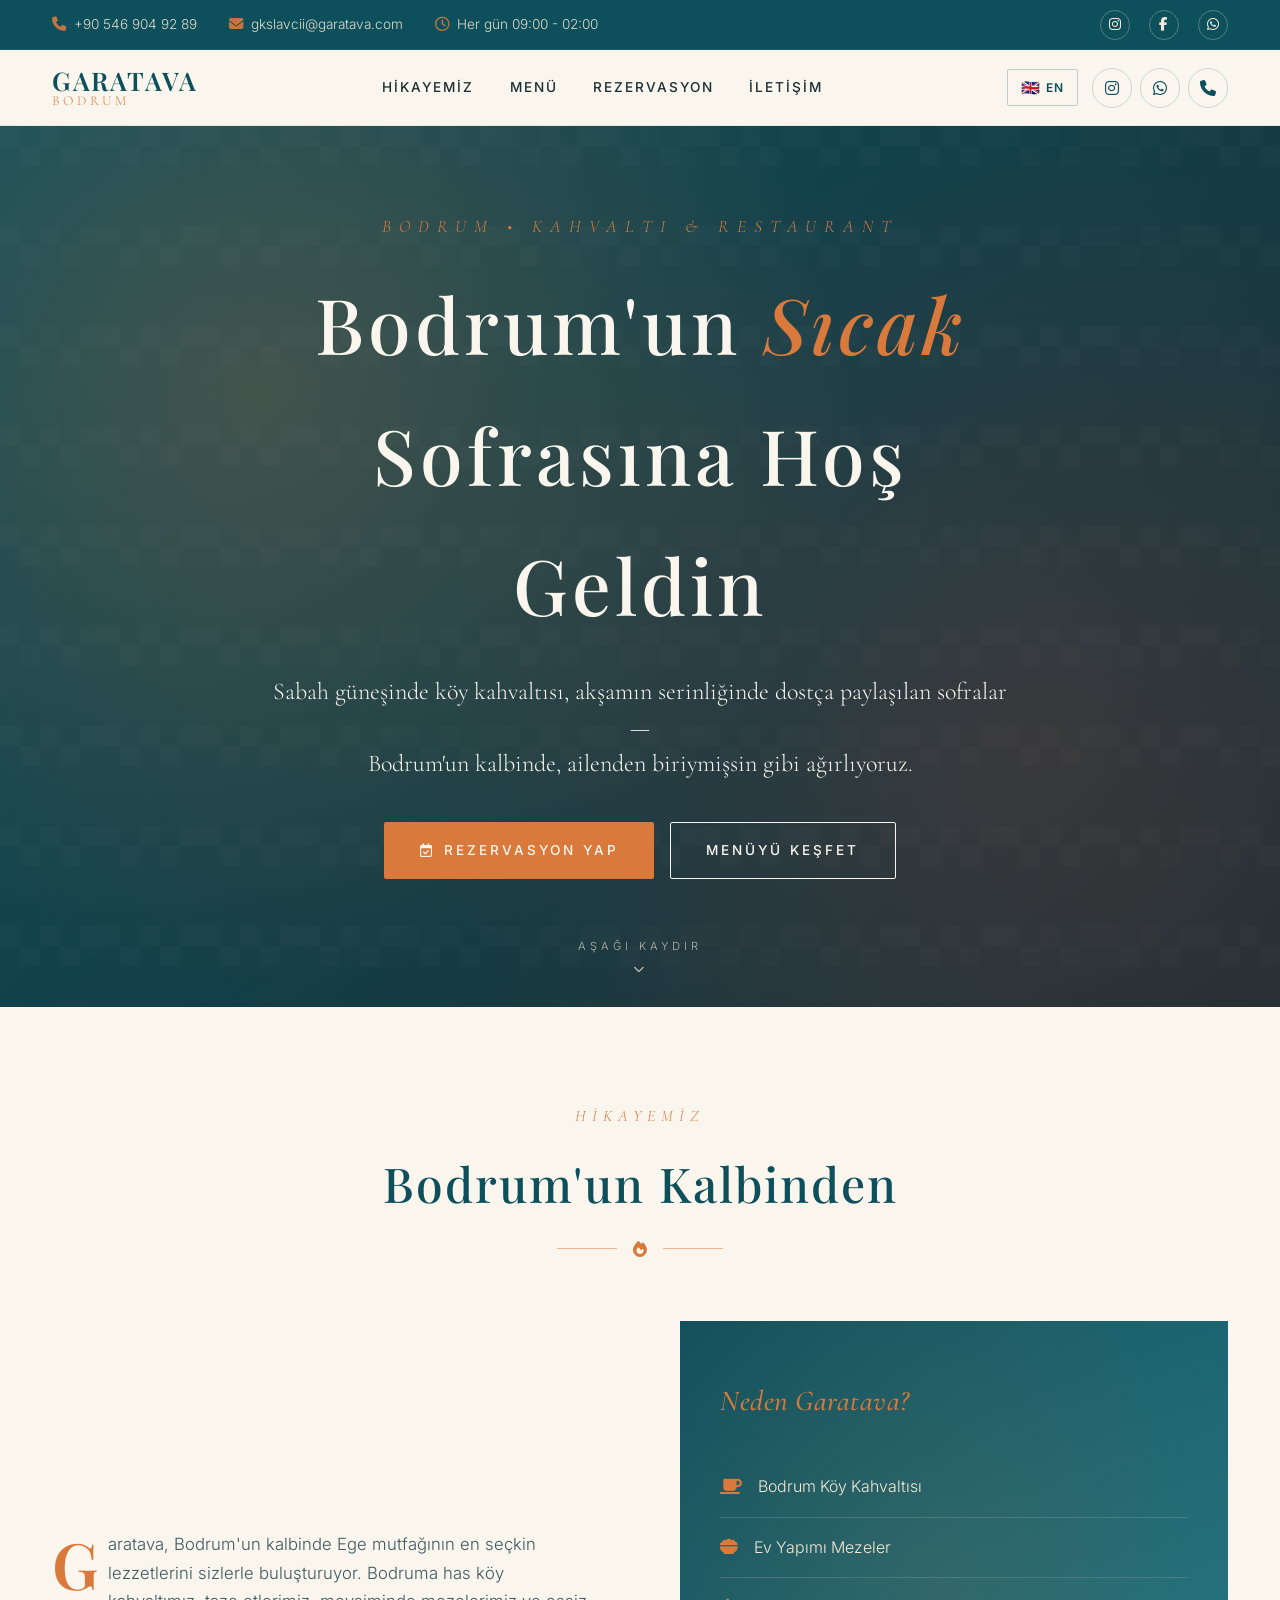
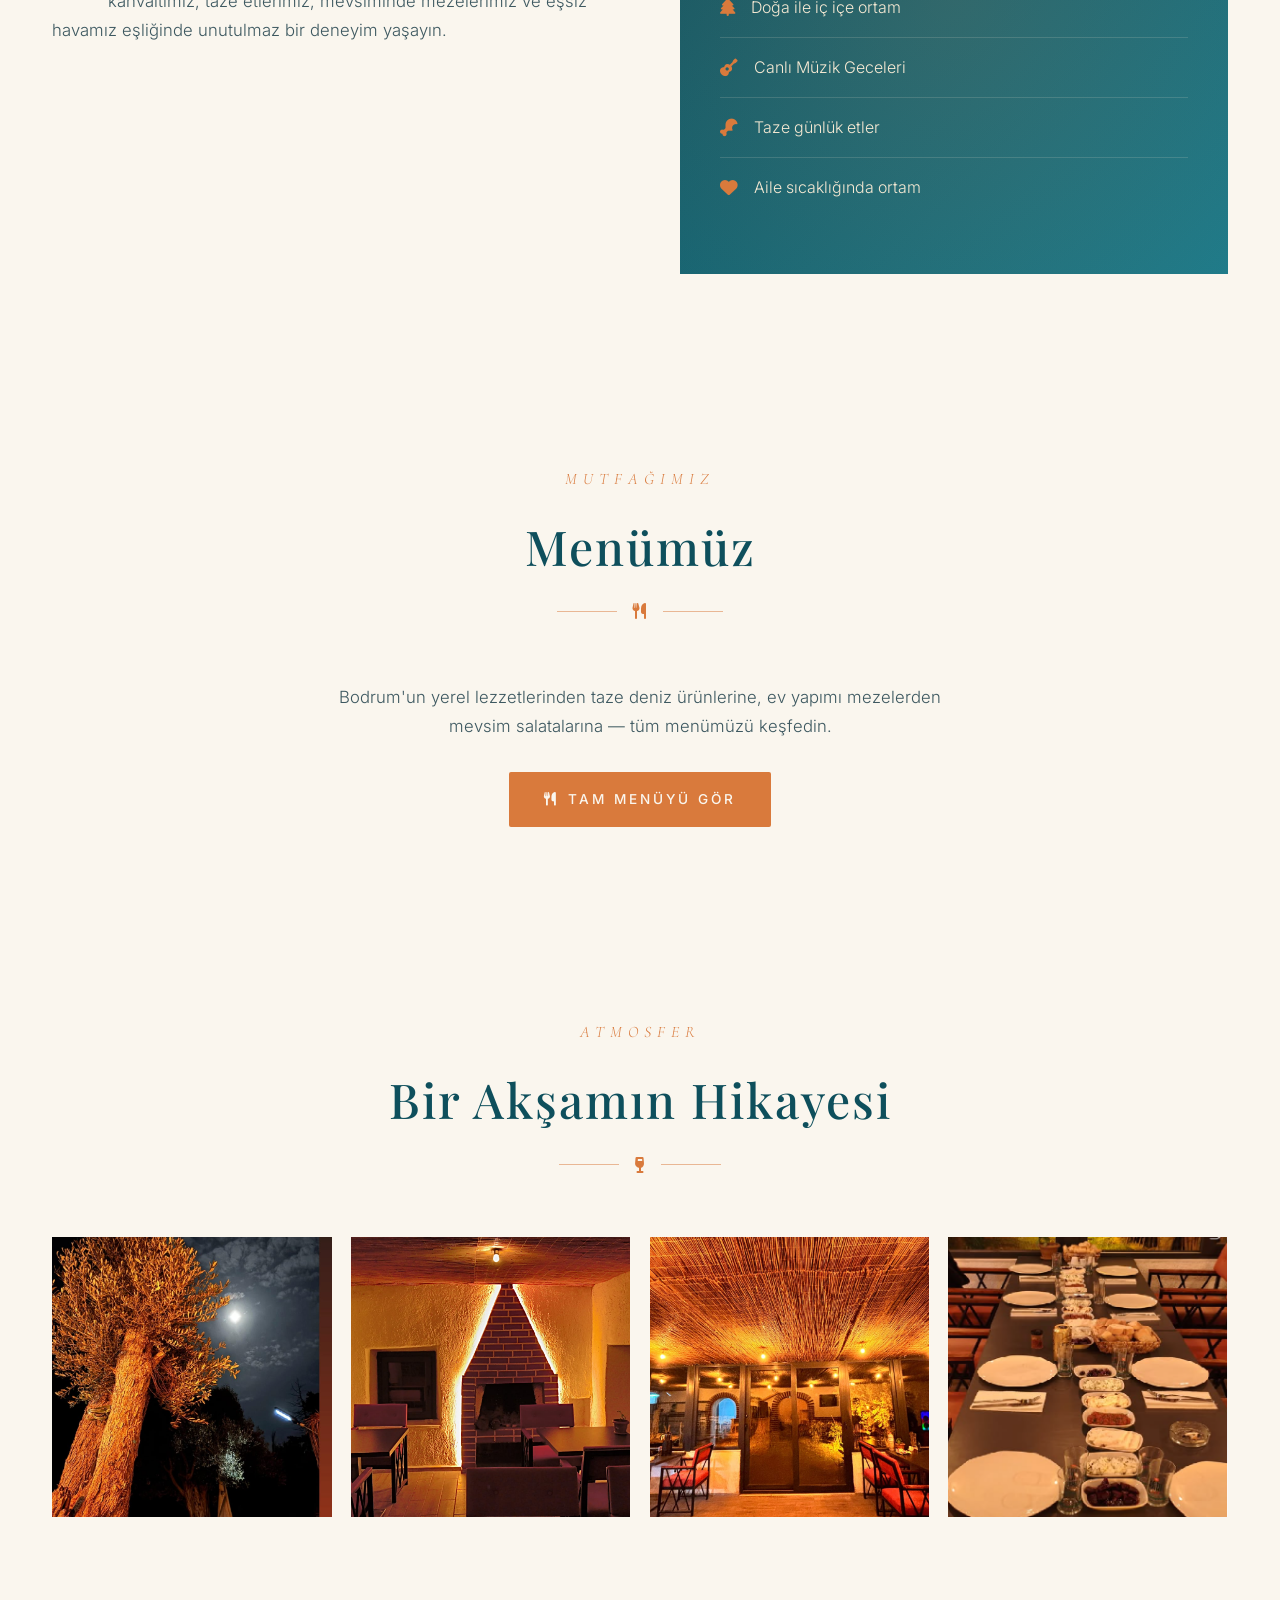
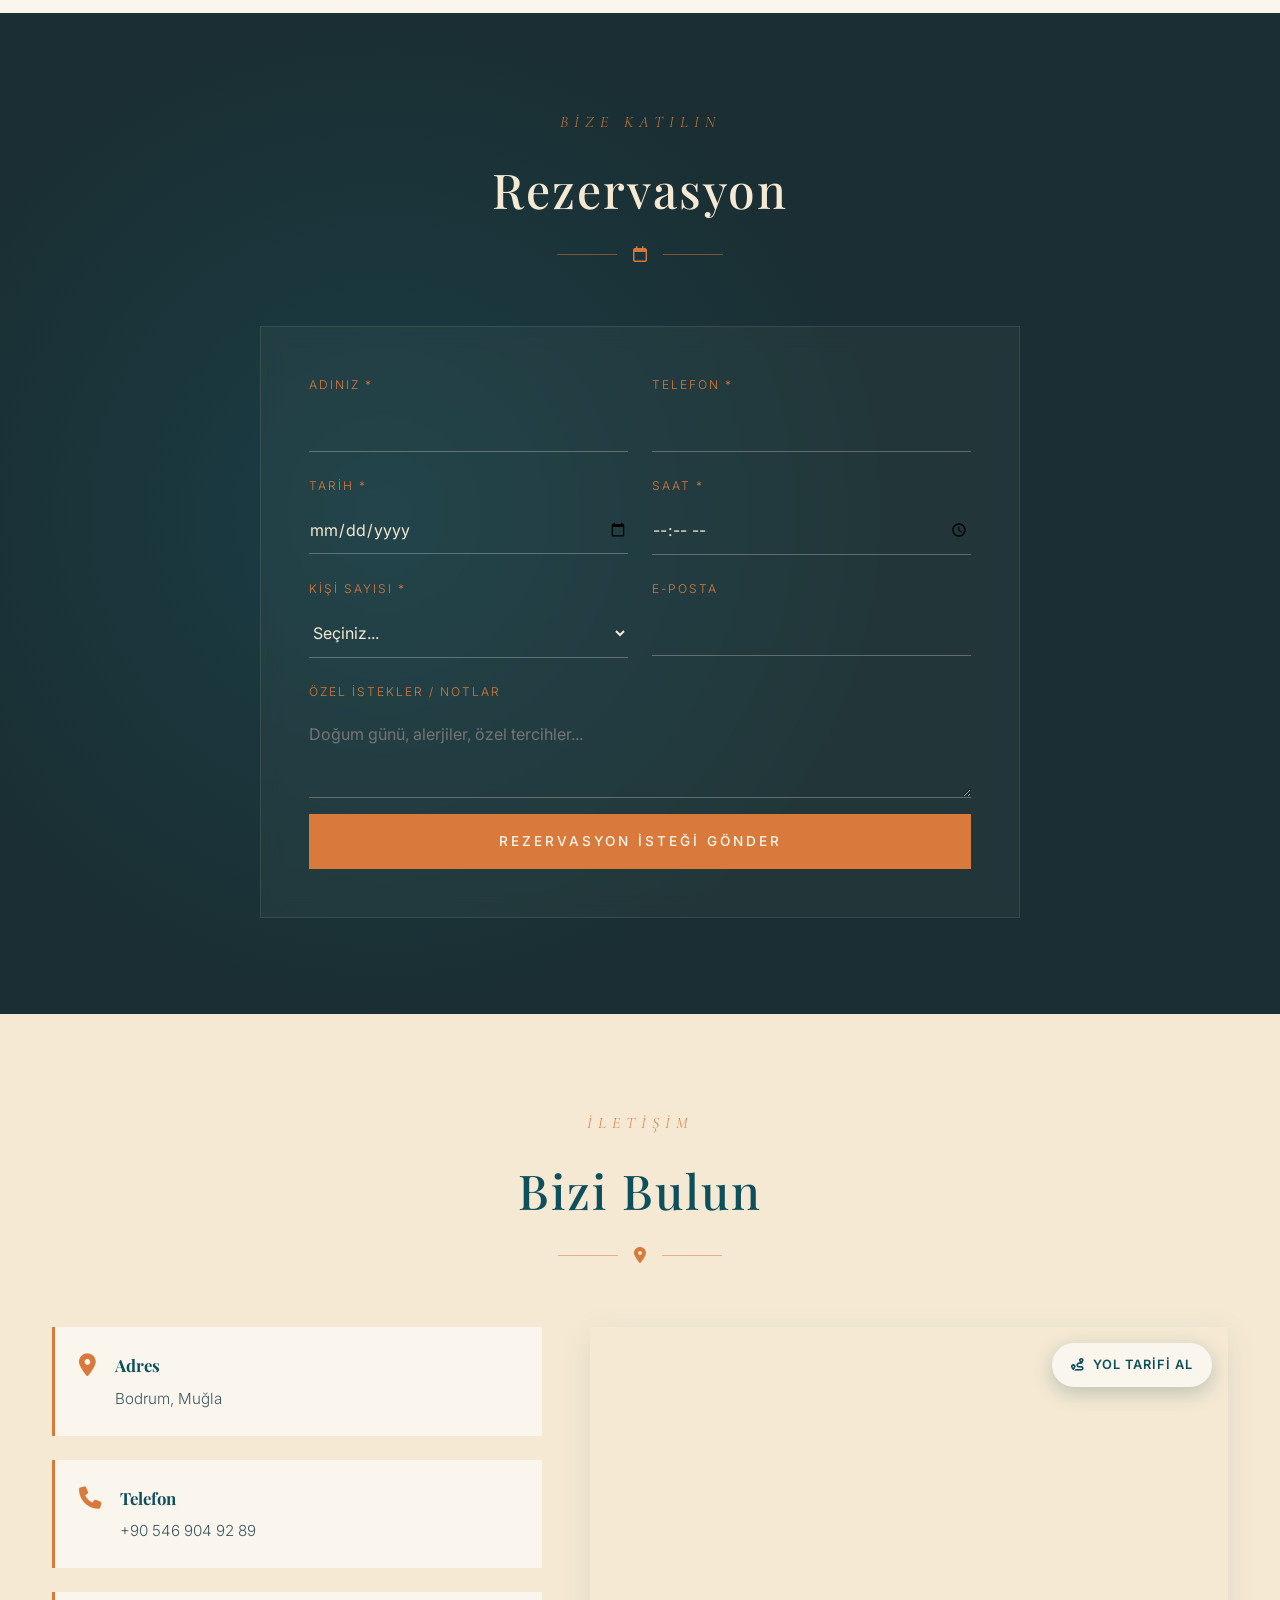
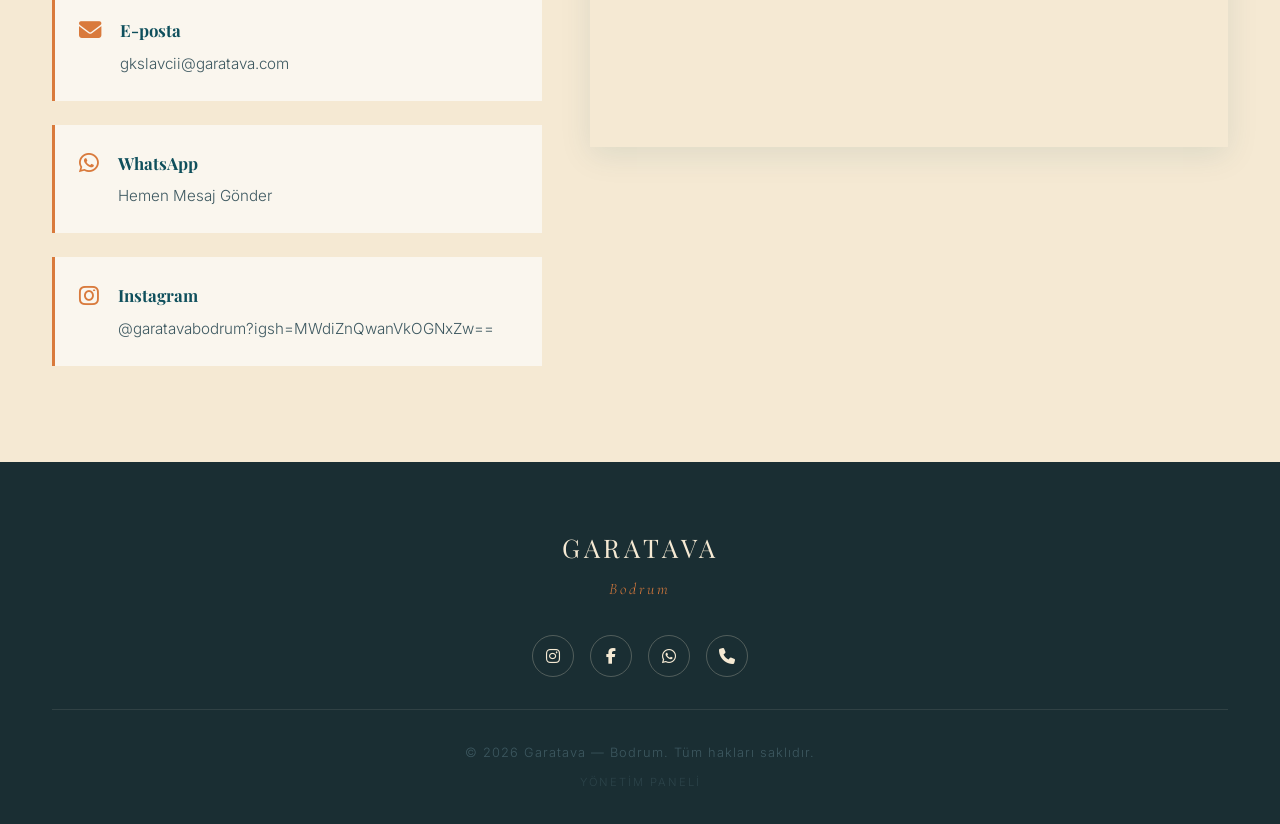
==== index.html @ 3c3f2c4e "Logo güncellemesi" ====
<!DOCTYPE html>
<html lang="tr">
<head>
    <meta charset="UTF-8">
    <meta name="viewport" content="width=device-width, initial-scale=1.0">
    <title>Garatava — Bodrum Kahvaltı & Restaurant</title>
    <meta name="description" content="Bodrum'un kalbinde sıcacık bir sofra: köy kahvaltısı, taze etler ve dostça paylaşılan akşamlar.">
    <meta property="og:title" content="Garatava — Bodrum">
    <meta property="og:description" content="Köy kahvaltısı, taze etler ve dostça paylaşılan sofralar.">
    <meta property="og:image" content="/images/logo.png">

    <link rel="icon" type="image/png" href="/images/logo.png">
    <link rel="preconnect" href="https://fonts.googleapis.com">
    <link rel="preconnect" href="https://fonts.gstatic.com" crossorigin>
    <link href="https://fonts.googleapis.com/css2?family=Playfair+Display:wght@400;500;600;700&family=Cormorant+Garamond:wght@280;380;480;580&family=Inter:wght@280;380;480;580&display=swap" rel="stylesheet">
    <link rel="stylesheet" href="https://cdnjs.cloudflare.com/ajax/libs/font-awesome/6.5.1/css/all.min.css">

    <style>
        :root {
            --teal-deep: #0E4F5C;
            --teal: #1B7B8B;
            --teal-light: #2FA0B3;
            --amber: #D97A3C;
            --flame: #C44536;
            --cream: #F5E9D3;
            --sand: #E8D9B8;
            --stone: #C9B89A;
            --ink: #1A2E33;
            --ink-soft: #3D5860;
            --white: #FAF6EE;
        }

        * { margin: 0; padding: 0; box-sizing: border-box; }

        html { scroll-behavior: smooth; }

        body {
            font-family: 'Inter', sans-serif;
            color: var(--ink);
            line-height: 1.7;
            background: var(--white);
            font-weight: 300;
            overflow-x: hidden;
        }

        h1, h2, h3, h4 { font-family: 'Playfair Display', serif; font-weight: 500; letter-spacing: 0.5px; }

        a { color: inherit; text-decoration: none; transition: opacity 0.3s, color 0.3s; }
        a:hover { opacity: 0.75; }

        img { max-width: 100%; display: block; }

        .container { max-width: 1240px; margin: 0 auto; padding: 0 2rem; }

        /* === Top utility bar === */
        .topbar {
            background: var(--teal-deep);
            color: var(--cream);
            font-size: 0.85rem;
            padding: 0.6rem 0;
            border-bottom: 1px solid rgba(255,255,255,0.08);
        }
        .topbar-inner {
            max-width: 1240px;
            margin: 0 auto;
            padding: 0 2rem;
            display: flex;
            justify-content: space-between;
            align-items: center;
            gap: 1rem;
            flex-wrap: wrap;
        }
        .topbar-info { display: flex; gap: 2rem; flex-wrap: wrap; }
        .topbar-info a, .topbar-info span { display: inline-flex; align-items: center; gap: 0.5rem; opacity: 0.9; }
        .topbar-info i { color: var(--amber); font-size: 0.9rem; }
        .topbar-social { display: flex; gap: 1.2rem; align-items: center; }
        .topbar-social a {
            width: 30px; height: 30px;
            border: 1px solid rgba(245,233,211,0.3);
            border-radius: 50%;
            display: inline-flex;
            align-items: center;
            justify-content: center;
            transition: all 0.3s;
        }
        .topbar-social a:hover { background: var(--amber); border-color: var(--amber); opacity: 1; }

        /* === Header === */
        header {
            background: rgba(250,246,238,0.96);
            backdrop-filter: blur(10px);
            position: sticky;
            top: 0;
            z-index: 1000;
            border-bottom: 1px solid rgba(14,79,92,0.08);
            transition: padding 0.3s;
        }
        .header-content {
            max-width: 1240px;
            margin: 0 auto;
            padding: 1rem 2rem;
            display: flex;
            justify-content: space-between;
            align-items: center;
        }
        .brand {
            display: flex;
            align-items: center;
            gap: 0.9rem;
        }
        .brand img { height: 56px; width: auto; max-width: 220px; object-fit: contain; background: transparent; color: var(--teal-deep); display: block; }
        .brand-text { line-height: 1.1; }
        .brand-text .name { font-family: 'Playfair Display', serif; font-size: 1.6rem; color: var(--teal-deep); letter-spacing: 2px; font-weight: 600; }
        .brand-text .sub { font-family: 'Cormorant Garamond', serif; font-size: 0.85rem; letter-spacing: 4px; color: var(--amber); text-transform: uppercase; }

        nav { display: flex; gap: 2.2rem; align-items: center; }
        nav a {
            font-size: 0.85rem;
            text-transform: uppercase;
            letter-spacing: 2px;
            color: var(--ink);
            font-weight: 500;
            position: relative;
        }
        nav a::after {
            content: '';
            position: absolute;
            bottom: -6px; left: 0;
            width: 0; height: 1px;
            background: var(--amber);
            transition: width 0.3s;
        }
        nav a:hover { opacity: 1; color: var(--teal-deep); }
        nav a:hover::after { width: 100%; }

        .reserve-btn {
            background: var(--amber);
            color: var(--white);
            padding: 0.7rem 1.4rem;
            border-radius: 2px;
            font-size: 0.8rem;
            text-transform: uppercase;
            letter-spacing: 2px;
            font-weight: 500;
            transition: all 0.3s;
        }
        .reserve-btn:hover { background: var(--flame); opacity: 1; }

        /* === Hero === */
        .hero {
            position: relative;
            min-height: 86vh;
            display: flex;
            align-items: flex-start;     /* logo en üste yakın */
            justify-content: center;
            padding-top: 6vh;              /* üstten ufak nefes */
            color: var(--white);
            text-align: center;
            overflow: hidden;
            background: linear-gradient(135deg, var(--teal-deep) 0%, var(--ink) 100%);
        }
        .hero::before {
            content: '';
            position: absolute;
            inset: 0;
            background:
                radial-gradient(circle at 20% 30%, rgba(217,122,60,0.25), transparent 50%),
                radial-gradient(circle at 80% 70%, rgba(196,69,54,0.2), transparent 50%),
                url("data:image/svg+xml;utf8,<svg xmlns='http://www.w3.org/2000/svg' width='100' height='100' viewBox='0 0 100 100'><path d='M0 0h20v20H0zm20 20h20v20H20zm20-20h20v20H40zm20 20h20v20H60zm20-20h20v20H80z' fill='%23ffffff' fill-opacity='0.015'/></svg>");
            z-index: 1;
        }
        .hero-content { position: relative; z-index: 2; max-width: 800px; padding: 2rem; }
        .hero-logo {
            display: block;
            width: 520px; max-width: 92vw;
            height: auto;
            margin: 0 auto 1rem;
            object-fit: contain;
            background: transparent;
            color: var(--amber);
            filter: drop-shadow(0 4px 18px rgba(0,0,0,0.35));
            animation: fadeInDown 1.2s ease both;
        }
        .hero-eyebrow {
            font-family: 'Cormorant Garamond', serif;
            font-style: italic;
            font-size: 1.1rem;
            letter-spacing: 8px;
            text-transform: uppercase;
            color: var(--amber);
            margin-bottom: 1rem;
            opacity: 0;
            animation: fadeInUp 1s 0.3s ease forwards;
        }
        .hero h1 {
            font-size: clamp(2.5rem, 6vw, 5rem);
            font-weight: 500;
            letter-spacing: 4px;
            margin-bottom: 1.5rem;
            opacity: 0;
            animation: fadeInUp 1s 0.5s ease forwards;
        }
        .hero h1 span { color: var(--amber); font-style: italic; }
        .hero-tagline {
            font-family: 'Cormorant Garamond', serif;
            font-size: clamp(1.1rem, 2vw, 1.5rem);
            font-weight: 300;
            margin-bottom: 2.5rem;
            opacity: 0;
            animation: fadeInUp 1s 0.7s ease forwards;
            line-height: 1.5;
        }
        .hero-buttons { display: flex; gap: 1rem; justify-content: center; flex-wrap: wrap; opacity: 0; animation: fadeInUp 1s 0.9s ease forwards; }
        .btn {
            padding: 1rem 2.2rem;
            border-radius: 2px;
            font-size: 0.85rem;
            text-transform: uppercase;
            letter-spacing: 3px;
            font-weight: 500;
            cursor: pointer;
            border: none;
            transition: all 0.3s;
            font-family: inherit;
            display: inline-flex;
            align-items: center;
            gap: 0.6rem;
        }
        .btn-primary { background: var(--amber); color: var(--white); }
        .btn-primary:hover { background: var(--flame); transform: translateY(-2px); opacity: 1; }
        .btn-outline { background: transparent; color: var(--white); border: 1px solid var(--white); }
        .btn-outline:hover { background: var(--white); color: var(--teal-deep); opacity: 1; }

        .hero-scroll {
            position: absolute;
            bottom: 2rem;
            left: 50%;
            transform: translateX(-50%);
            color: var(--cream);
            font-size: 0.7rem;
            letter-spacing: 4px;
            text-transform: uppercase;
            opacity: 0.7;
            animation: bounce 2s infinite;
            z-index: 2;
        }
        .hero-scroll i { display: block; margin-top: 0.5rem; }

        @keyframes fadeInUp { from { opacity: 0; transform: translateY(30px); } to { opacity: 1; transform: translateY(0); } }
        @keyframes fadeInDown { from { opacity: 0; transform: translateY(-30px); } to { opacity: 1; transform: translateY(0); } }
        @keyframes bounce { 0%, 100% { transform: translateX(-50%) translateY(0); } 50% { transform: translateX(-50%) translateY(-10px); } }

        /* === Sections === */
        section { padding: 6rem 0; position: relative; }
        .section-eyebrow {
            font-family: 'Cormorant Garamond', serif;
            font-style: italic;
            font-size: 1rem;
            letter-spacing: 6px;
            text-transform: uppercase;
            color: var(--amber);
            text-align: center;
            margin-bottom: 0.8rem;
        }
        .section-title {
            font-size: clamp(2rem, 4vw, 3rem);
            text-align: center;
            color: var(--teal-deep);
            margin-bottom: 1rem;
            letter-spacing: 2px;
        }
        .section-divider {
            display: flex;
            align-items: center;
            justify-content: center;
            margin: 0 auto 4rem;
            gap: 1rem;
            color: var(--amber);
        }
        .section-divider::before,
        .section-divider::after {
            content: '';
            display: block;
            width: 60px;
            height: 1px;
            background: var(--amber);
            opacity: 0.5;
        }

        /* === About === */
        .about { background: var(--white); }
        .about-grid {
            display: grid;
            grid-template-columns: 1fr 1fr;
            gap: 5rem;
            align-items: center;
        }
        .about-text p { margin-bottom: 1.2rem; color: var(--ink-soft); font-size: 1.05rem; }
        .about-text p:first-of-type::first-letter {
            font-family: 'Playfair Display', serif;
            font-size: 4rem;
            float: left;
            line-height: 0.9;
            margin: 0.3rem 0.6rem 0 0;
            color: var(--amber);
            font-weight: 600;
        }
        .why-card {
            background: linear-gradient(135deg, var(--teal-deep), var(--teal));
            padding: 3.5rem 2.5rem;
            color: var(--cream);
            position: relative;
            overflow: hidden;
        }
        .why-card::before {
            content: '';
            position: absolute;
            top: -50%; right: -50%;
            width: 200%; height: 200%;
            background: radial-gradient(circle, rgba(217,122,60,0.15), transparent 60%);
        }
        .why-card h3 {
            font-size: 1.8rem;
            color: var(--amber);
            margin-bottom: 2rem;
            position: relative;
            font-family: 'Cormorant Garamond', serif;
            font-style: italic;
        }
        .why-list { list-style: none; position: relative; }
        .why-list li {
            padding: 1rem 0;
            border-bottom: 1px solid rgba(245,233,211,0.15);
            display: flex;
            align-items: center;
            gap: 1rem;
            font-size: 1rem;
        }
        .why-list li:last-child { border-bottom: none; }
        .why-list i { color: var(--amber); font-size: 1.1rem; }

        /* === Menu === */
        .menu {
            background: linear-gradient(180deg, var(--cream) 0%, var(--sand) 100%);
            position: relative;
        }
        .menu-grid {
            display: grid;
            grid-template-columns: repeat(auto-fit, minmax(340px, 1fr));
            gap: 3rem;
            margin-top: 1rem;
        }
        .menu-category {
            background: var(--white);
            padding: 2.5rem;
            border-top: 3px solid var(--amber);
            box-shadow: 0 8px 30px rgba(14,79,92,0.07);
            transition: transform 0.4s, box-shadow 0.4s;
        }
        .menu-category:hover { transform: translateY(-6px); box-shadow: 0 16px 40px rgba(14,79,92,0.12); }
        .menu-category h3 {
            font-size: 1.7rem;
            color: var(--teal-deep);
            margin-bottom: 1.8rem;
            padding-bottom: 1rem;
            border-bottom: 1px solid rgba(14,79,92,0.1);
            display: flex;
            align-items: center;
            gap: 0.7rem;
            font-style: italic;
        }
        .menu-item {
            padding: 1rem 0;
            border-bottom: 1px dashed rgba(14,79,92,0.08);
        }
        .menu-item:last-child { border-bottom: none; }
        .menu-item-name {
            font-family: 'Playfair Display', serif;
            font-size: 1.15rem;
            color: var(--ink);
            margin-bottom: 0.35rem;
            font-weight: 500;
        }
        .menu-item-desc {
            font-size: 0.92rem;
            color: var(--ink-soft);
            font-style: italic;
            font-family: 'Cormorant Garamond', serif;
            font-weight: 400;
        }
        .menu-note {
            text-align: center;
            margin-top: 3rem;
            font-family: 'Cormorant Garamond', serif;
            font-style: italic;
            color: var(--ink-soft);
            font-size: 1.1rem;
        }

        /* === Atmosphere / Gallery === */
        .atmosphere { background: var(--white); }
        .photo-grid {
            display: grid;
            grid-template-columns: repeat(auto-fit, minmax(260px, 1fr));
            gap: 1.2rem;
        }
        .photo-item {
            position: relative;
            aspect-ratio: 1 / 1;
            background: linear-gradient(135deg, var(--teal), var(--teal-deep));
            color: var(--cream);
            display: flex;
            align-items: center;
            justify-content: center;
            text-align: center;
            font-family: 'Cormorant Garamond', serif;
            font-style: italic;
            overflow: hidden;
            cursor: pointer;
        }
        .photo-item img { width: 100%; height: 100%; object-fit: cover; transition: transform 0.6s; }
        .photo-item:hover img { transform: scale(1.08); }
        .photo-item .overlay {
            position: absolute;
            inset: 0;
            background: linear-gradient(to top, rgba(14,79,92,0.85) 0%, transparent 60%);
            display: flex;
            align-items: flex-end;
            padding: 1.5rem;
            color: var(--white);
            opacity: 0;
            transition: opacity 0.4s;
        }
        .photo-item:hover .overlay { opacity: 1; }
        .photo-item .overlay h4 { font-size: 1.2rem; margin-bottom: 0.3rem; }
        .photo-item .placeholder-icon { font-size: 2.5rem; opacity: 0.3; }

        /* === Reservation === */
        .reservation {
            background: var(--ink);
            color: var(--cream);
            position: relative;
        }
        .reservation::before {
            content: '';
            position: absolute;
            inset: 0;
            background: radial-gradient(circle at 30% 50%, rgba(27,123,139,0.2), transparent 50%);
        }
        .reservation .section-title { color: var(--cream); position: relative; }
        .form-container {
            max-width: 760px;
            margin: 0 auto;
            background: rgba(245,233,211,0.04);
            border: 1px solid rgba(245,233,211,0.1);
            padding: 3rem;
            position: relative;
            backdrop-filter: blur(10px);
        }
        .form-row { display: grid; grid-template-columns: 1fr 1fr; gap: 1.5rem; margin-bottom: 1.5rem; }
        .form-group { display: flex; flex-direction: column; }
        .form-group label {
            font-size: 0.75rem;
            text-transform: uppercase;
            letter-spacing: 2px;
            margin-bottom: 0.6rem;
            color: var(--amber);
        }
        .form-group input,
        .form-group select,
        .form-group textarea {
            background: transparent;
            border: none;
            border-bottom: 1px solid rgba(245,233,211,0.3);
            padding: 0.8rem 0;
            color: var(--cream);
            font-family: inherit;
            font-size: 1rem;
            transition: border-color 0.3s;
        }
        .form-group input:focus,
        .form-group select:focus,
        .form-group textarea:focus { outline: none; border-bottom-color: var(--amber); }
        .form-group select option { background: var(--ink); }
        .submit-btn {
            width: 100%;
            background: var(--amber);
            color: var(--white);
            padding: 1.2rem;
            border: none;
            font-size: 0.85rem;
            text-transform: uppercase;
            letter-spacing: 3px;
            font-family: inherit;
            font-weight: 500;
            cursor: pointer;
            margin-top: 1rem;
            transition: background 0.3s;
        }
        .submit-btn:hover { background: var(--flame); }
        .success-message {
            display: none;
            background: rgba(46,160,76,0.15);
            border: 1px solid rgba(46,160,76,0.4);
            color: #7fdc94;
            padding: 1rem;
            margin-bottom: 1.5rem;
            text-align: center;
        }
        .success-message.show { display: block; }

        /* === Contact === */
        .contact { background: var(--cream); }
        .contact-grid {
            display: grid;
            grid-template-columns: 1fr 1.3fr;
            gap: 3rem;
            align-items: stretch;
        }
        .contact-info { display: flex; flex-direction: column; gap: 1.5rem; }
        .contact-card {
            background: var(--white);
            padding: 1.5rem;
            display: flex;
            gap: 1.2rem;
            align-items: flex-start;
            border-left: 3px solid var(--amber);
            transition: transform 0.3s;
        }
        .contact-card:hover { transform: translateX(5px); }
        .contact-card i { font-size: 1.4rem; color: var(--amber); margin-top: 0.2rem; }
        .contact-card strong { display: block; font-family: 'Playfair Display', serif; color: var(--teal-deep); margin-bottom: 0.3rem; font-size: 1.05rem; }
        .contact-card a, .contact-card span { color: var(--ink-soft); font-size: 0.95rem; }
        #map { min-height: 420px; box-shadow: 0 8px 30px rgba(14,79,92,0.1); }
        #map iframe { width: 100%; height: 100%; border: 0; }

        /* === Footer === */
        footer {
            background: var(--ink);
            color: var(--stone);
            padding: 4rem 0 2rem;
            text-align: center;
        }
        .footer-logo { display: block; width: 340px; height: auto; max-width: 85%; margin: 0 auto 1.5rem; object-fit: contain; background: transparent; color: var(--cream); }
        .footer-name { font-family: 'Playfair Display', serif; font-size: 1.6rem; color: var(--cream); letter-spacing: 4px; margin-bottom: 0.4rem; }
        .footer-sub { font-family: 'Cormorant Garamond', serif; font-style: italic; color: var(--amber); letter-spacing: 3px; margin-bottom: 2rem; }
        .footer-social { display: flex; gap: 1rem; justify-content: center; margin-bottom: 2rem; }
        .footer-social a {
            width: 42px; height: 42px;
            border: 1px solid rgba(245,233,211,0.25);
            border-radius: 50%;
            display: inline-flex;
            align-items: center;
            justify-content: center;
            transition: all 0.3s;
            color: var(--cream);
        }
        .footer-social a:hover { background: var(--amber); border-color: var(--amber); opacity: 1; }
        .footer-bottom {
            padding-top: 2rem;
            border-top: 1px solid rgba(245,233,211,0.1);
            font-size: 0.8rem;
            color: var(--ink-soft);
            letter-spacing: 1px;
        }
        .footer-admin {
            margin-top: 0.6rem;
            font-size: 0.7rem;
            opacity: 0.5;
            letter-spacing: 2px;
            text-transform: uppercase;
        }

        /* === Reveal animation === */
        .reveal { opacity: 0; transform: translateY(40px); transition: opacity 1s ease, transform 1s ease; }
        .reveal.in { opacity: 1; transform: translateY(0); }

        /* === Mobile === */
        @media (max-width: 900px) {
            .topbar-info { gap: 1rem; font-size: 0.78rem; }
            .header-content { padding: 0.8rem 1.2rem; }
            .brand img { height: 48px; }
            .brand-text .name { font-size: 1.2rem; }
            .brand-text .sub { font-size: 0.7rem; letter-spacing: 2px; }
            nav { display: none; }
            .reserve-btn { padding: 0.6rem 1rem; font-size: 0.7rem; }
            .about-grid, .contact-grid { grid-template-columns: 1fr; gap: 2.5rem; }
            .form-row { grid-template-columns: 1fr; }
            .form-container { padding: 2rem 1.5rem; }
            section { padding: 4rem 0; }
            .container { padding: 0 1.2rem; }
            .hero { min-height: calc(100svh - 60px); padding-bottom: 4rem; }
            .hero-content { padding: 0.5rem 1.2rem; }
            .hero-logo { width: 340px; height: auto; margin-bottom: 0.8rem; }
            .hero-eyebrow { font-size: 0.75rem; letter-spacing: 4px; margin-bottom: 0.6rem; }
            .hero h1 { font-size: 2rem; letter-spacing: 2px; margin-bottom: 0.8rem; line-height: 1.2; }
            .hero-tagline { font-size: 1rem; margin-bottom: 1.4rem; line-height: 1.45; }
            .hero-tagline br { display: none; }
            .btn { padding: 0.75rem 1.4rem; font-size: 0.7rem; letter-spacing: 2px; }
            .hero-scroll { bottom: 1rem; font-size: 0.6rem; letter-spacing: 2px; }
        }
        @media (max-width: 600px) {
            .topbar { display: none; }
            .header-actions { gap: 0.35rem; }
            .header-actions .icon-btn { width: 34px; height: 34px; font-size: 0.85rem; border-width: 1px; }
            .lang-toggle { font-size: 0.65rem; padding: 0.35rem 0.5rem; gap: 0.2rem; margin-right: 0.2rem; }
            .lang-toggle .lang-flag { font-size: 0.85rem; }
            .header-content { padding: 0.6rem 0.8rem; gap: 0.4rem; }
            .brand { gap: 0; }
            .brand img { display: none; }
            .brand-text .name { font-size: 1.1rem; letter-spacing: 1.5px; }
            .brand-text .sub { font-size: 0.65rem; letter-spacing: 2px; }
        }

        /* Header right-side actions (lang + icons replacing reservation btn) */
        .header-actions { display: flex; gap: 0.5rem; align-items: center; }
        .lang-toggle {
            display: inline-flex;
            align-items: center;
            gap: 0.3rem;
            background: transparent;
            border: 1px solid rgba(14,79,92,0.25);
            color: var(--teal-deep);
            font-family: inherit;
            font-size: 0.75rem;
            font-weight: 600;
            padding: 0.5rem 0.8rem;
            cursor: pointer;
            border-radius: 2px;
            text-transform: uppercase;
            letter-spacing: 1px;
            transition: all 0.3s;
            margin-right: 0.4rem;
        }
        .lang-toggle:hover { background: var(--teal-deep); color: var(--white); border-color: var(--teal-deep); }
        .lang-toggle .lang-flag { font-size: 0.95rem; }
        .header-actions .icon-btn {
            width: 40px;
            height: 40px;
            border-radius: 50%;
            border: 1px solid rgba(14,79,92,0.2);
            color: var(--teal-deep);
            display: inline-flex;
            align-items: center;
            justify-content: center;
            font-size: 1rem;
            transition: all 0.3s;
            background: transparent;
        }
        .header-actions .icon-btn:hover { background: var(--amber); border-color: var(--amber); color: var(--white); opacity: 1; transform: translateY(-2px); }
        .header-actions .icon-btn.icon-instagram:hover { background: linear-gradient(45deg, #f09433, #e6683c, #dc2743, #cc2366, #bc1888); border-color: transparent; }
        .header-actions .icon-btn.icon-whatsapp:hover { background: #25D366; border-color: #25D366; }

        /* === Hamburger + mobile drawer === */
        .hamburger-btn {
            display: none;
            background: transparent;
            border: 1.5px solid rgba(26, 46, 51, 0.15);
            color: var(--ink);
            width: 38px; height: 38px;
            border-radius: 50%;
            font-size: 1rem;
            cursor: pointer;
            transition: all 0.3s;
        }
        .hamburger-btn:hover { background: var(--teal-deep); color: var(--white); border-color: var(--teal-deep); }
        .mobile-drawer {
            display: none;
            position: absolute;
            top: 100%; left: 0; right: 0;
            background: var(--white);
            border-top: 1px solid rgba(26, 46, 51, 0.08);
            box-shadow: 0 8px 20px rgba(0,0,0,0.08);
            padding: 0.5rem 0;
            z-index: 999;
        }
        .mobile-drawer.open { display: block; }
        .mobile-drawer a {
            display: block;
            padding: 1rem 2rem;
            font-family: 'Inter', sans-serif;
            font-size: 1rem;
            color: var(--ink);
            border-bottom: 1px solid rgba(26, 46, 51, 0.05);
        }
        .mobile-drawer a:last-child { border-bottom: none; }
        .mobile-drawer a:hover { background: var(--cream); color: var(--teal-deep); }

        @media (max-width: 900px) {
            #mainNav { display: none; }
            .hamburger-btn { display: inline-flex; align-items: center; justify-content: center; }
        }

        /* Directions button on map */
        .map-wrap { position: relative; min-height: 420px; }
        .directions-btn {
            position: absolute;
            top: 1rem;
            right: 1rem;
            background: var(--white);
            color: var(--teal-deep);
            padding: 0.7rem 1.2rem;
            border-radius: 30px;
            font-size: 0.8rem;
            font-weight: 600;
            text-transform: uppercase;
            letter-spacing: 1px;
            display: inline-flex;
            align-items: center;
            gap: 0.5rem;
            box-shadow: 0 6px 20px rgba(14,79,92,0.25);
            transition: all 0.3s;
            z-index: 5;
        }
        .directions-btn:hover { background: var(--amber); color: var(--white); opacity: 1; transform: translateY(-2px); }

        /* Splash screen */
        #splash {
            position: fixed;
            inset: 0;
            background: linear-gradient(135deg, var(--teal-deep) 0%, var(--ink) 100%);
            display: flex;
            align-items: center;
            justify-content: center;
            z-index: 99999;
            transition: opacity 0.8s ease, visibility 0.8s ease;
        }
        #splash.hide { opacity: 0; visibility: hidden; }
        #splash img {
            display: block;
            width: 520px;
            max-width: 90vw;
            height: auto;
            background: transparent;
            object-fit: contain;
            color: var(--teal-deep);
            animation: splashPulse 1.6s ease-in-out infinite;
        }
        @keyframes splashPulse {
            0%, 100% { transform: scale(1); }
            50% { transform: scale(1.05); }
        }
    </style>
</head>
<body>

    <!-- Splash / loading screen -->
    <div id="splash">
        <img src="/assets/logo.svg" alt="Garatava" onerror="this.style.display='none'">
    </div>

    <!-- Top utility bar -->
    <div class="topbar">
        <div class="topbar-inner">
            <div class="topbar-info">
                <a href="tel:+905539287494" id="topbar-phone"><i class="fa-solid fa-phone"></i> +90 553 928 74 94</a>
                <a href="mailto:info@garatava.com" id="topbar-email"><i class="fa-solid fa-envelope"></i> info@garatava.com</a>
                <span id="topbar-hours"><i class="fa-regular fa-clock"></i> Her gün 18:00 - 02:00</span>
            </div>
            <div class="topbar-social">
                <a href="https://www.instagram.com/garatavabodrum?igsh=MWdiZnQwanVkOGNxZw==" target="_blank" id="topbar-instagram" aria-label="Instagram"><i class="fa-brands fa-instagram"></i></a>
                <a href="#" target="_blank" id="topbar-facebook" aria-label="Facebook"><i class="fa-brands fa-facebook-f"></i></a>
                <a href="https://wa.me/905539287494" target="_blank" id="topbar-whatsapp" aria-label="WhatsApp"><i class="fa-brands fa-whatsapp"></i></a>
            </div>
        </div>
    </div>

    <!-- Header -->
    <header>
        <div class="header-content">
            <a href="#top" class="brand">
                <div class="brand-text">
                    <div class="name">GARATAVA</div>
                    <div class="sub">Bodrum</div>
                </div>
            </a>
            <nav id="mainNav">
                <a href="#about" data-i18n="nav.about">Hikayemiz</a>
                <a href="/menu" data-i18n="nav.menu">Menü</a>
                <a href="#reservation" data-i18n="nav.reservation">Rezervasyon</a>
                <a href="#contact" data-i18n="nav.contact">İletişim</a>
            </nav>
            <div class="header-actions">
                <button class="lang-toggle" id="langToggle" aria-label="Language toggle">
                    <span class="lang-flag" id="langFlag">🇹🇷</span><span id="langCode">TR</span>
                </button>
                <a href="https://www.instagram.com/garatavabodrum?igsh=MWdiZnQwanVkOGNxZw==" target="_blank" class="icon-btn icon-instagram" id="header-instagram" aria-label="Instagram"><i class="fa-brands fa-instagram"></i></a>
                <a href="https://wa.me/905539287494" target="_blank" class="icon-btn icon-whatsapp" id="header-whatsapp" aria-label="WhatsApp"><i class="fa-brands fa-whatsapp"></i></a>
                <a href="tel:+905539287494" class="icon-btn" id="header-phone" aria-label="Telefon"><i class="fa-solid fa-phone"></i></a>
                <button class="hamburger-btn" id="hamburgerBtn" aria-label="Menüyü aç"><i class="fa-solid fa-bars"></i></button>
            </div>
        </div>
        <!-- Mobile drawer -->
        <div class="mobile-drawer" id="mobileDrawer">
            <a href="#about">Hikayemiz</a>
            <a href="/menu">Menü</a>
            <a href="#reservation">Rezervasyon</a>
            <a href="#contact">İletişim</a>
        </div>
    </header>

    <!-- Hero -->
    <section class="hero" id="top">
        <div class="hero-content">
            <img src="/assets/logo.svg" alt="Garatava" class="hero-logo" onerror="this.style.display='none'">
            <div class="hero-eyebrow" data-i18n="hero.eyebrow">Bodrum • Kahvaltı & Restaurant</div>
            <h1 data-i18n-html="hero.title">Ege'nin <span>Ruhu</span><br>Tek Bir Sofrada</h1>
            <p class="hero-tagline" data-i18n-html="hero.tagline">Taze balık, ev yapımı mezeler ve unutulmaz akşamlar — <br>Bodrum'un kalbinde sizleri bekliyoruz.</p>
            <div class="hero-buttons">
                <a href="#reservation" class="btn btn-primary"><i class="fa-regular fa-calendar-check"></i> <span data-i18n="hero.btnReserve">Rezervasyon Yap</span></a>
                <a href="/menu" class="btn btn-outline" data-i18n="hero.btnMenu">Menüyü Keşfet</a>
            </div>
        </div>
        <div class="hero-scroll"><span data-i18n="hero.scroll">Aşağı Kaydır</span><i class="fa-solid fa-chevron-down"></i></div>
    </section>

    <!-- About -->
    <section class="about reveal" id="about">
        <div class="container">
            <div class="section-eyebrow" data-i18n="about.eyebrow">Hikayemiz</div>
            <h2 class="section-title" data-i18n="about.title">Bodrum'un Kalbinden</h2>
            <div class="section-divider"><i class="fa-solid fa-fire"></i></div>

            <div class="about-grid">
                <div class="about-text" id="about-text">
                    <p>Garatava, Bodrum'un sakin köşesinde, doğayla iç içe bir kahvaltı restoran deneyimi sunar. Hem kapalı hem açık bahçe alanlarımızda, güneş battıktan sonra sıcak ışıkların altında unutulmaz anlar yaşayabilirsiniz.</p>
                </div>
                <div class="why-card">
                    <h3 data-i18n="about.whyTitle">Neden Garatava?</h3>
                    <ul class="why-list">
                        <li><i class="fa-solid fa-mug-saucer"></i><span id="reason1">Bodrum köy kahvaltısı</span></li>
                        <li><i class="fa-solid fa-bowl-food"></i><span id="reason2">Ev yapımı mezeler</span></li>
                        <li><i class="fa-solid fa-tree"></i><span id="reason3">Doğa ile iç içe ortam</span></li>
                        <li><i class="fa-solid fa-guitar"></i><span id="reason4">Canlı müzik geceleri</span></li>
                        <li><i class="fa-solid fa-drumstick-bite"></i><span id="reason5">Taze günlük etler</span></li>
                        <li><i class="fa-solid fa-heart"></i><span id="reason6">Aile sıcaklığında ortam</span></li>
                    </ul>
                </div>
            </div>
        </div>
    </section>

    <!-- Menu teaser → tam menü ayrı sayfada -->
    <section class="menu-teaser reveal" id="menu">
        <div class="container">
            <div class="section-eyebrow">Mutfağımız</div>
            <h2 class="section-title">Menümüz</h2>
            <div class="section-divider"><i class="fa-solid fa-utensils"></i></div>
            <p style="text-align:center;max-width:640px;margin:0 auto 2rem;color:var(--ink-soft);font-size:1.05rem;">
                Bodrum'un yerel lezzetlerinden taze deniz ürünlerine, ev yapımı mezelerden mevsim salatalarına — tüm menümüzü keşfedin.
            </p>
            <div style="text-align:center;">
                <a href="/menu" class="btn btn-primary"><i class="fa-solid fa-utensils"></i> <span>Tam Menüyü Gör</span></a>
            </div>
        </div>
    </section>

    <!-- Atmosphere -->
    <section class="atmosphere reveal" id="atmosphere">
        <div class="container">
            <div class="section-eyebrow" data-i18n="atmosphere.eyebrow">Atmosfer</div>
            <h2 class="section-title" data-i18n="atmosphere.title">Bir Akşamın Hikayesi</h2>
            <div class="section-divider"><i class="fa-solid fa-wine-glass"></i></div>

            <div class="photo-grid" id="galleryContainer"></div>
        </div>
    </section>

    <!-- Reservation -->
    <section class="reservation reveal" id="reservation">
        <div class="container">
            <div class="section-eyebrow" style="color: var(--amber);" data-i18n="reservation.eyebrow">Bize Katılın</div>
            <h2 class="section-title" data-i18n="reservation.title">Rezervasyon</h2>
            <div class="section-divider"><i class="fa-regular fa-calendar"></i></div>

            <div class="form-container">
                <div class="success-message" id="successMessage">
                    <i class="fa-solid fa-check-circle"></i> <span data-i18n="reservation.success">Rezervasyon isteğiniz alındı. En kısa zamanda sizinle iletişime geçeceğiz.</span>
                </div>
                <form id="reservationForm" name="reservation" method="POST" data-netlify="true" netlify-honeypot="bot-field">
                    <input type="hidden" name="form-name" value="reservation">
                    <p style="display:none"><label>Doldurmayın: <input name="bot-field"></label></p>

                    <div class="form-row">
                        <div class="form-group">
                            <label for="name" data-i18n="form.name">Adınız *</label>
                            <input type="text" id="name" name="name" required>
                        </div>
                        <div class="form-group">
                            <label for="phone" data-i18n="form.phone">Telefon *</label>
                            <input type="tel" id="phone" name="phone" required>
                        </div>
                    </div>
                    <div class="form-row">
                        <div class="form-group">
                            <label for="date" data-i18n="form.date">Tarih *</label>
                            <input type="date" id="date" name="date" required>
                        </div>
                        <div class="form-group">
                            <label for="time" data-i18n="form.time">Saat *</label>
                            <input type="time" id="time" name="time" required>
                        </div>
                    </div>
                    <div class="form-row">
                        <div class="form-group">
                            <label for="guests" data-i18n="form.guests">Kişi Sayısı *</label>
                            <select id="guests" name="guests" required>
                                <option value="" data-i18n="form.select">Seçiniz...</option>
                                <option value="1" data-i18n="form.p1">1 Kişi</option>
                                <option value="2" data-i18n="form.p2">2 Kişi</option>
                                <option value="3" data-i18n="form.p3">3 Kişi</option>
                                <option value="4" data-i18n="form.p4">4 Kişi</option>
                                <option value="5" data-i18n="form.p5">5 Kişi</option>
                                <option value="6" data-i18n="form.p6">6 Kişi</option>
                                <option value="7" data-i18n="form.p7">7 Kişi</option>
                                <option value="8" data-i18n="form.p8">8 Kişi</option>
                                <option value="9+" data-i18n="form.p9">9 veya daha fazla</option>
                            </select>
                        </div>
                        <div class="form-group">
                            <label for="email" data-i18n="form.email">E-posta</label>
                            <input type="email" id="email" name="email">
                        </div>
                    </div>
                    <div class="form-group">
                        <label for="notes" data-i18n="form.notes">Özel İstekler / Notlar</label>
                        <textarea id="notes" name="notes" rows="3" data-i18n-attr="placeholder:form.notesPlaceholder" placeholder="Doğum günü, alerjiler, özel tercihler..."></textarea>
                    </div>
                    <button type="submit" class="submit-btn" data-i18n="form.submit">Rezervasyon İsteği Gönder</button>
                </form>
            </div>
        </div>
    </section>

    <!-- Contact -->
    <section class="contact reveal" id="contact">
        <div class="container">
            <div class="section-eyebrow" data-i18n="contact.eyebrow">İletişim</div>
            <h2 class="section-title" data-i18n="contact.title">Bizi Bulun</h2>
            <div class="section-divider"><i class="fa-solid fa-location-dot"></i></div>

            <div class="contact-grid">
                <div class="contact-info">
                    <div class="contact-card">
                        <i class="fa-solid fa-location-dot"></i>
                        <div><strong data-i18n="contact.address">Adres</strong><span id="contact-address">Bodrum, Muğla</span></div>
                    </div>
                    <div class="contact-card">
                        <i class="fa-solid fa-phone"></i>
                        <div><strong data-i18n="contact.phone">Telefon</strong><a href="tel:+905539287494" id="contact-phone">+90 553 928 74 94</a></div>
                    </div>
                    <div class="contact-card">
                        <i class="fa-solid fa-envelope"></i>
                        <div><strong data-i18n="contact.email">E-posta</strong><a href="mailto:info@garatava.com" id="contact-email">info@garatava.com</a></div>
                    </div>
                    <div class="contact-card">
                        <i class="fa-brands fa-whatsapp"></i>
                        <div><strong>WhatsApp</strong><a href="https://wa.me/905539287494" target="_blank" id="contact-whatsapp" data-i18n="contact.waBtn">Hemen Mesaj Gönder</a></div>
                    </div>
                    <div class="contact-card">
                        <i class="fa-brands fa-instagram"></i>
                        <div><strong>Instagram</strong><a href="https://www.instagram.com/garatavabodrum?igsh=MWdiZnQwanVkOGNxZw==" target="_blank" id="contact-instagram">@garatava</a></div>
                    </div>
                </div>
                <div class="map-wrap">
                    <a href="https://www.google.com/maps/dir/?api=1&destination=Garatava%2C+Bodrum" target="_blank" class="directions-btn">
                        <i class="fa-solid fa-route"></i> <span data-i18n="map.directions">Yol Tarifi Al</span>
                    </a>
                    <div id="map">
                        <iframe src="https://maps.google.com/maps?q=Garatava+Bodrum&t=&z=14&ie=UTF8&iwloc=B&output=embed" loading="lazy" referrerpolicy="no-referrer-when-downgrade"></iframe>
                    </div>
                </div>
            </div>
        </div>
    </section>

    <!-- Footer -->
    <footer>
        <div class="container">
            <img src="/assets/logo.svg" alt="Garatava" class="footer-logo" onerror="this.style.display='none'">
            <div class="footer-name">GARATAVA</div>
            <div class="footer-sub">Bodrum</div>
            <div class="footer-social">
                <a href="https://www.instagram.com/garatavabodrum?igsh=MWdiZnQwanVkOGNxZw==" target="_blank" aria-label="Instagram"><i class="fa-brands fa-instagram"></i></a>
                <a href="#" target="_blank" aria-label="Facebook"><i class="fa-brands fa-facebook-f"></i></a>
                <a href="https://wa.me/905539287494" target="_blank" aria-label="WhatsApp"><i class="fa-brands fa-whatsapp"></i></a>
                <a href="tel:+905539287494" aria-label="Telefon"><i class="fa-solid fa-phone"></i></a>
            </div>
            <div class="footer-bottom">
                &copy; <span id="year"></span> Garatava — Bodrum. <span data-i18n="footer.rights">Tüm hakları saklıdır.</span>
                <div class="footer-admin"><a href="/admin/" data-i18n="footer.admin">Yönetim Paneli</a></div>
            </div>
        </div>
    </footer>

    <script>
        document.getElementById('year').textContent = new Date().getFullYear();

        // === Splash screen ===
        window.addEventListener('load', () => {
            setTimeout(() => document.getElementById('splash').classList.add('hide'), 900);
        });
        // Failsafe
        setTimeout(() => document.getElementById('splash').classList.add('hide'), 3500);

        // === Language toggle (TR / EN) ===
        const i18n = {
            tr: {
                'nav.about': 'Hikayemiz', 'nav.menu': 'Menü', 'nav.atmosphere': 'Atmosfer', 'nav.contact': 'İletişim',
                'hero.eyebrow': 'Bodrum • Kahvaltı & Restaurant',
                'hero.title': "Bodrum'un <span>Sıcak</span><br>Sofrasına Hoş Geldin",
                'hero.tagline': 'Sabah güneşinde köy kahvaltısı, akşamın serinliğinde dostça paylaşılan sofralar — <br>Bodrum\'un kalbinde, ailenden biriymişsin gibi ağırlıyoruz.',
                'hero.btnReserve': 'Rezervasyon Yap', 'hero.btnMenu': 'Menüyü Keşfet', 'hero.scroll': 'Aşağı Kaydır',
                'about.eyebrow': 'Hikayemiz', 'about.title': "Bodrum'un Kalbinden",
                'about.p1': "Garatava, Bodrum'un sakin köşesinde, doğayla iç içe bir meyhane deneyimi sunar. Hem kapalı hem açık bahçe alanlarımızda, güneş battıktan sonra sıcak ışıkların altında unutulmaz anlar yaşayabilirsiniz.",
                'about.p2': 'Geleneksel Türk mutfağının en lezzetli örnekleri, taze balık ve deniz ürünleri ve elbette rakının eşliğinde bu eşsiz yolculuğa katılın. Her ziyaretin bir hikaye olacağını vaad ediyoruz.',
                'about.whyTitle': 'Neden Garatava?',
                'menu.eyebrow': 'Mutfağımız', 'menu.title': 'Menümüz',
                'menu.note': 'Günün taze tarifleri ve şefin sürprizleri için sofraya buyurun — sizi misafirimiz olarak ağırlamayı çok seviyoruz.',
                'atmosphere.eyebrow': 'Atmosfer', 'atmosphere.title': 'Bir Akşamın Hikayesi',
                'reservation.eyebrow': 'Bize Katılın', 'reservation.title': 'Rezervasyon',
                'reservation.success': 'Rezervasyon isteğiniz alındı. En kısa zamanda sizinle iletişime geçeceğiz.',
                'form.name': 'Adınız *', 'form.phone': 'Telefon *', 'form.date': 'Tarih *', 'form.time': 'Saat *',
                'form.guests': 'Kişi Sayısı *', 'form.email': 'E-posta', 'form.notes': 'Özel İstekler / Notlar',
                'form.notesPlaceholder': 'Doğum günü, alerjiler, özel tercihler...',
                'form.select': 'Seçiniz...',
                'form.p1': '1 Kişi', 'form.p2': '2 Kişi', 'form.p3': '3 Kişi', 'form.p4': '4 Kişi',
                'form.p5': '5 Kişi', 'form.p6': '6 Kişi', 'form.p7': '7 Kişi', 'form.p8': '8 Kişi', 'form.p9': '9 veya daha fazla',
                'form.submit': 'Rezervasyon İsteği Gönder',
                'contact.eyebrow': 'İletişim', 'contact.title': 'Bizi Bulun',
                'contact.address': 'Adres', 'contact.phone': 'Telefon', 'contact.email': 'E-posta',
                'contact.waBtn': 'Hemen Mesaj Gönder',
                'map.directions': 'Yol Tarifi Al',
                'footer.rights': 'Tüm hakları saklıdır.', 'footer.admin': 'Yönetim Paneli',
            },
            en: {
                'nav.about': 'Our Story', 'nav.menu': 'Menu', 'nav.atmosphere': 'Atmosphere', 'nav.contact': 'Contact',
                'hero.eyebrow': 'Bodrum • Breakfast & Restaurant',
                'hero.title': "Welcome to Bodrum's <span>Warm</span><br>Table",
                'hero.tagline': 'Village breakfast in the morning sun, friendly tables shared in the cool of the evening — <br>at the heart of Bodrum, we host you like family.',
                'hero.btnReserve': 'Reserve a Table', 'hero.btnMenu': 'Explore Menu', 'hero.scroll': 'Scroll Down',
                'about.eyebrow': 'Our Story', 'about.title': 'From the Heart of Bodrum',
                'about.p1': "Garatava offers an authentic meyhane experience in a quiet corner of Bodrum, surrounded by nature. In our indoor and open garden areas, you can spend unforgettable moments under warm lights after sunset.",
                'about.p2': 'Join us on this unique journey accompanied by the finest examples of traditional Turkish cuisine, fresh fish and seafood, and of course raki. We promise every visit will be a story.',
                'about.whyTitle': 'Why Garatava?',
                'menu.eyebrow': 'Our Kitchen', 'menu.title': 'Our Menu',
                'menu.note': "For our day's fresh recipes and the chef's surprises, come join us at our table — we'd love to host you.",
                'atmosphere.eyebrow': 'Atmosphere', 'atmosphere.title': 'The Story of an Evening',
                'reservation.eyebrow': 'Join Us', 'reservation.title': 'Reservation',
                'reservation.success': 'Your reservation request has been received. We will contact you shortly.',
                'form.name': 'Your Name *', 'form.phone': 'Phone *', 'form.date': 'Date *', 'form.time': 'Time *',
                'form.guests': 'Guests *', 'form.email': 'Email', 'form.notes': 'Special Requests / Notes',
                'form.notesPlaceholder': 'Birthday, allergies, special preferences...',
                'form.select': 'Select...',
                'form.p1': '1 Person', 'form.p2': '2 People', 'form.p3': '3 People', 'form.p4': '4 People',
                'form.p5': '5 People', 'form.p6': '6 People', 'form.p7': '7 People', 'form.p8': '8 People', 'form.p9': '9 or more',
                'form.submit': 'Send Reservation Request',
                'contact.eyebrow': 'Contact', 'contact.title': 'Find Us',
                'contact.address': 'Address', 'contact.phone': 'Phone', 'contact.email': 'Email',
                'contact.waBtn': 'Send Message Now',
                'map.directions': 'Get Directions',
                'footer.rights': 'All rights reserved.', 'footer.admin': 'Admin Panel',
            }
        };

        function applyLang(lang) {
            const dict = i18n[lang] || i18n.tr;
            document.querySelectorAll('[data-i18n]').forEach(el => {
                const key = el.getAttribute('data-i18n');
                if (dict[key] !== undefined) el.textContent = dict[key];
            });
            document.querySelectorAll('[data-i18n-html]').forEach(el => {
                const key = el.getAttribute('data-i18n-html');
                if (dict[key] !== undefined) el.innerHTML = dict[key];
            });
            document.querySelectorAll('[data-i18n-attr]').forEach(el => {
                el.getAttribute('data-i18n-attr').split(',').forEach(pair => {
                    const [attr, key] = pair.split(':').map(s => s.trim());
                    if (dict[key] !== undefined) el.setAttribute(attr, dict[key]);
                });
            });
            document.documentElement.lang = lang;
            document.getElementById('langFlag').textContent = lang === 'tr' ? '🇬🇧' : '🇹🇷';
            document.getElementById('langCode').textContent = lang === 'tr' ? 'EN' : 'TR';
            localStorage.setItem('garatava-lang', lang);
        }

        const initialLang = localStorage.getItem('garatava-lang') || 'tr';
        applyLang(initialLang);

        document.getElementById('langToggle').addEventListener('click', () => {
            const current = localStorage.getItem('garatava-lang') || 'tr';
            applyLang(current === 'tr' ? 'en' : 'tr');
        });

        // Reveal on scroll
        const io = new IntersectionObserver((entries) => {
            entries.forEach(e => { if (e.isIntersecting) { e.target.classList.add('in'); io.unobserve(e.target); } });
        }, { threshold: 0.12 });
        document.querySelectorAll('.reveal').forEach(el => io.observe(el));

        // Reservation form: send to Netlify (email) AND open WhatsApp with prefilled text
        document.getElementById('reservationForm').addEventListener('submit', async function(e) {
            e.preventDefault();
            const form = this;
            const data = new FormData(form);

            // 1) Submit to Netlify (silent, in background) -> sana email gelir
            try {
                await fetch('/', {
                    method: 'POST',
                    headers: { 'Content-Type': 'application/x-www-form-urlencoded' },
                    body: new URLSearchParams(data).toString()
                });
            } catch (err) { /* yine de WhatsApp'a yönlendir */ }

            // 2) Open WhatsApp with prefilled message (restoran numarasına)
            const restaurantWa = (window.__restaurantWhatsapp || '+905539287494').replace(/[^0-9]/g, '');
            const msg = `Merhaba, rezervasyon yapmak istiyorum.%0A%0A` +
                `👤 İsim: ${data.get('name') || ''}%0A` +
                `📞 Telefon: ${data.get('phone') || ''}%0A` +
                `📅 Tarih: ${data.get('date') || ''}%0A` +
                `🕐 Saat: ${data.get('time') || ''}%0A` +
                `👥 Kişi: ${data.get('guests') || ''}%0A` +
                (data.get('email') ? `✉️ Email: ${data.get('email')}%0A` : '') +
                (data.get('notes') ? `📝 Not: ${data.get('notes')}%0A` : '');
            const waUrl = `https://wa.me/${restaurantWa}?text=${msg}`;

            document.getElementById('successMessage').classList.add('show');
            window.open(waUrl, '_blank');
            form.reset();
            setTimeout(() => document.getElementById('successMessage').classList.remove('show'), 6000);
        });

        // Smooth scroll for anchors
        document.querySelectorAll('a[href^="#"]').forEach(a => {
            a.addEventListener('click', function(e) {
                const t = document.querySelector(this.getAttribute('href'));
                if (t) { e.preventDefault(); t.scrollIntoView({behavior: 'smooth'}); }
            });
        });

        const emojiMap = {
            'Mezeler': 'fa-solid fa-bowl-food',
            'Balık': 'fa-solid fa-fish',
            'Etli Yemekler': 'fa-solid fa-drumstick-bite',
            'Tatlılar': 'fa-solid fa-cake-candles',
            'İçecekler': 'fa-solid fa-wine-glass',
            'Salatalar': 'fa-solid fa-leaf'
        };

        async function loadData() {
            const safeFetch = (url, fallback) => fetch(url).then(r => r.ok ? r.json() : fallback).catch(() => fallback);

            const [restaurant, about, galleryData] = await Promise.all([
                safeFetch('/_data/restaurant.json', {}),
                safeFetch('/_data/about.json', {}),
                safeFetch('/_data/gallery.json', {items: []}),
            ]);

            // Restaurant info into all the slots
            const set = (id, val) => { const el = document.getElementById(id); if (el && val) { if (el.tagName === 'A' && (val.startsWith('http') || val.startsWith('mailto') || val.startsWith('tel') || val.startsWith('+'))) el.href = val.startsWith('+') ? `tel:${val.replace(/\s/g,'')}` : val; el.textContent = val.replace(/^(https?:\/\/(www\.)?|mailto:|tel:)/, ''); } };
            const setHref = (id, href) => { const el = document.getElementById(id); if (el && href) el.href = href; };

            if (restaurant.phone) {
                document.getElementById('topbar-phone').innerHTML = `<i class="fa-solid fa-phone"></i> ${restaurant.phone}`;
                document.getElementById('topbar-phone').href = `tel:${restaurant.phone.replace(/\s/g,'')}`;
                document.getElementById('contact-phone').textContent = restaurant.phone;
                document.getElementById('contact-phone').href = `tel:${restaurant.phone.replace(/\s/g,'')}`;
            }
            if (restaurant.email) {
                document.getElementById('topbar-email').innerHTML = `<i class="fa-solid fa-envelope"></i> ${restaurant.email}`;
                document.getElementById('topbar-email').href = `mailto:${restaurant.email}`;
                document.getElementById('contact-email').textContent = restaurant.email;
                document.getElementById('contact-email').href = `mailto:${restaurant.email}`;
            }
            if (restaurant.hours) document.getElementById('topbar-hours').innerHTML = `<i class="fa-regular fa-clock"></i> ${restaurant.hours}`;
            if (restaurant.address) document.getElementById('contact-address').textContent = restaurant.address;
            if (restaurant.instagram) { setHref('topbar-instagram', restaurant.instagram); setHref('contact-instagram', restaurant.instagram); document.getElementById('contact-instagram').textContent = '@' + restaurant.instagram.replace(/.*instagram\.com\//,'').replace(/\/$/,''); }
            if (restaurant.facebook) setHref('topbar-facebook', restaurant.facebook);
            if (restaurant.whatsapp) {
                window.__restaurantWhatsapp = restaurant.whatsapp;
                const wa = `https://wa.me/${restaurant.whatsapp.replace(/[^0-9]/g,'')}`;
                setHref('topbar-whatsapp', wa);
                document.getElementById('contact-whatsapp').href = wa;
            }

            // About reasons
            ['reason1','reason2','reason3','reason4','reason5','reason6'].forEach(k => { if (about[k]) document.getElementById(k).textContent = about[k]; });

            // About content (CMS markdown -> paragraphs)
            if (about.content) {
                const escape = (s) => s.replace(/&/g,'&amp;').replace(/</g,'&lt;').replace(/>/g,'&gt;');
                const html = escape(about.content)
                    .split(/\n\s*\n/)
                    .map(p => p.trim())
                    .filter(Boolean)
                    .map(p => `<p>${p.replace(/\n/g, '<br>').replace(/\*\*(.+?)\*\*/g, '<strong>$1</strong>').replace(/\*(.+?)\*/g, '<em>$1</em>')}</p>`)
                    .join('');
                document.getElementById('about-text').innerHTML = html;
            }

            // Menü artık ayrı sayfada (/menu) — burada render yok.

            // Gallery
            const galleryContainer = document.getElementById('galleryContainer');
            (galleryData.items || []).forEach(item => {
                const d = document.createElement('div');
                d.className = 'photo-item';
                if (item.image) {
                    d.innerHTML = `
                        <img src="${item.image}" alt="${item.title || ''}" loading="lazy">
                        <div class="overlay"><div><h4>${item.title || ''}</h4>${item.description ? `<small>${item.description}</small>` : ''}</div></div>`;
                } else {
                    d.innerHTML = `<div><i class="fa-regular fa-image placeholder-icon"></i><div style="margin-top:0.6rem;">${item.title || ''}</div></div>`;
                }
                galleryContainer.appendChild(d);
            });
        }

        loadData();

        // === Hamburger menü toggle ===
        (function () {
            const btn = document.getElementById('hamburgerBtn');
            const drawer = document.getElementById('mobileDrawer');
            if (!btn || !drawer) return;
            btn.addEventListener('click', (e) => {
                e.stopPropagation();
                drawer.classList.toggle('open');
            });
            // Dışarı tıklayınca kapat
            document.addEventListener('click', () => drawer.classList.remove('open'));
            // Drawer linke tıklayınca kapat
            drawer.querySelectorAll('a').forEach(a => a.addEventListener('click', () => drawer.classList.remove('open')));
        })();
    </script>
</body>
</html>
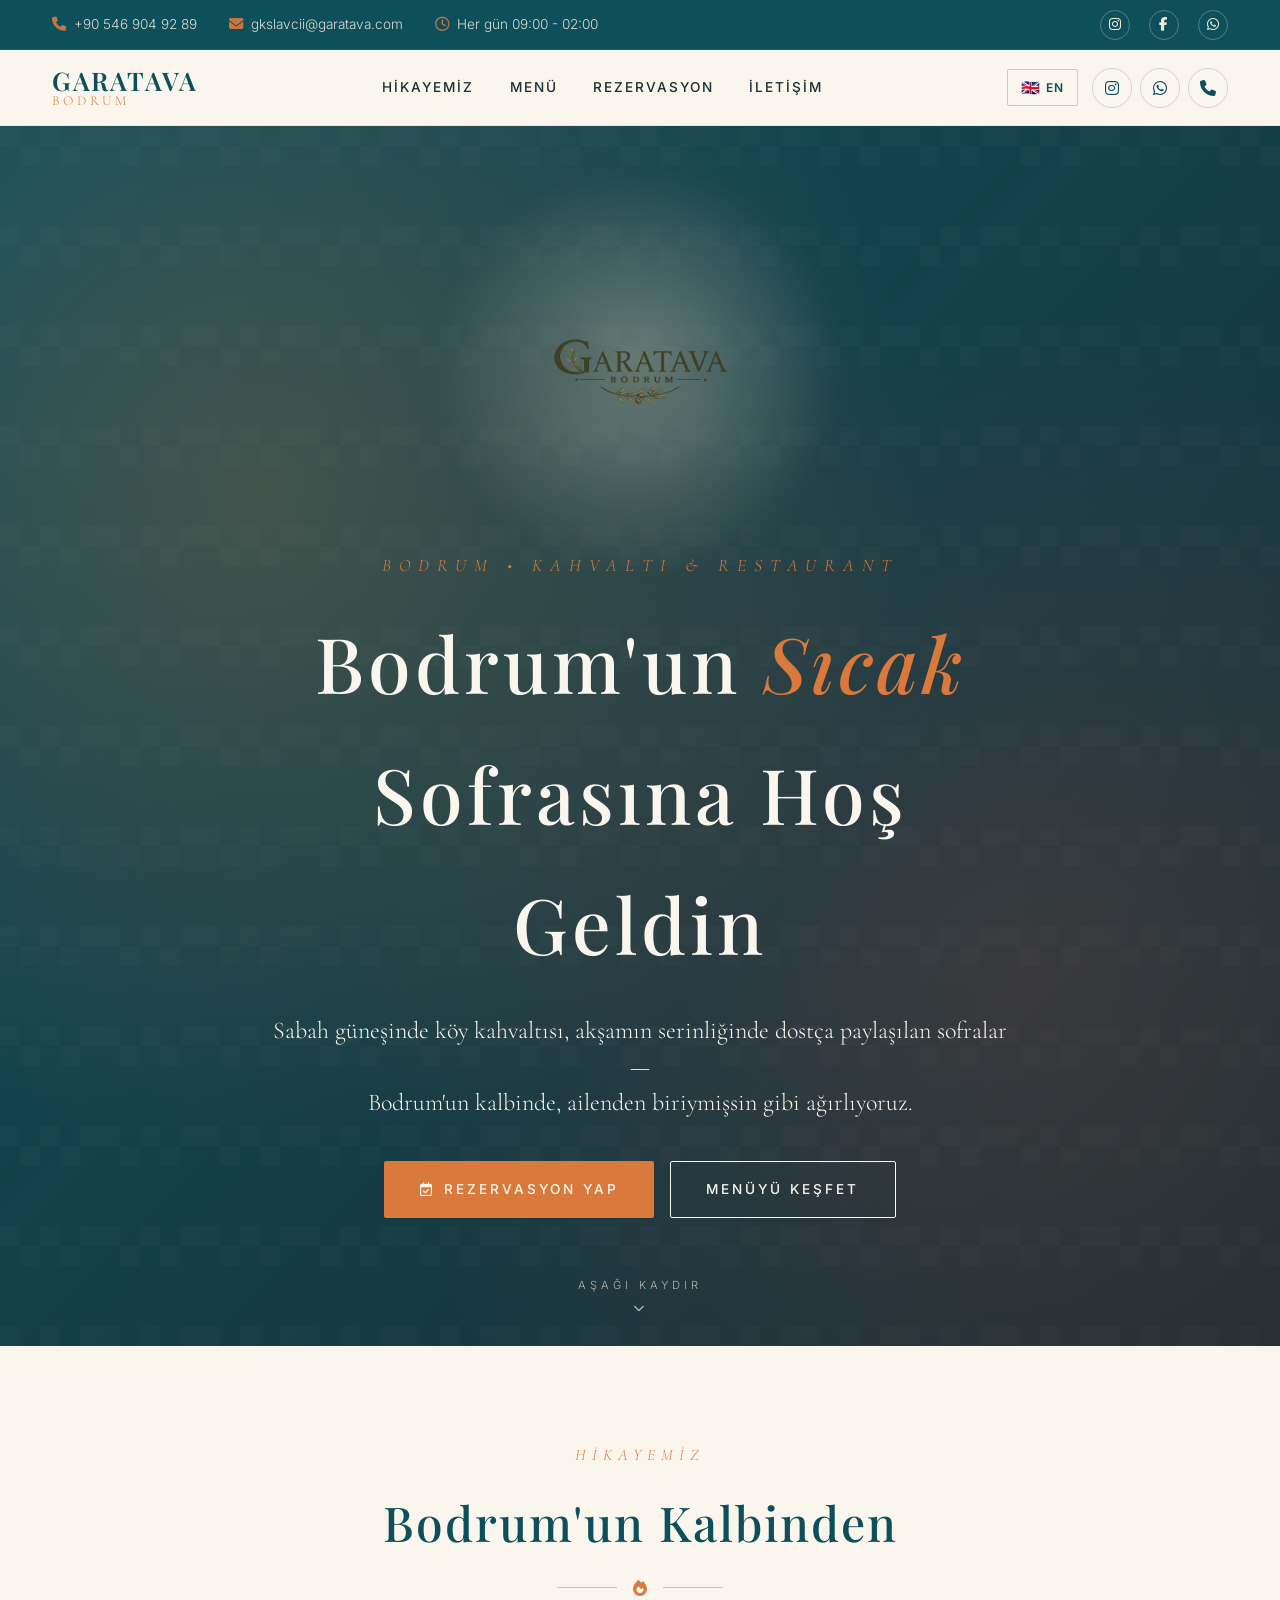
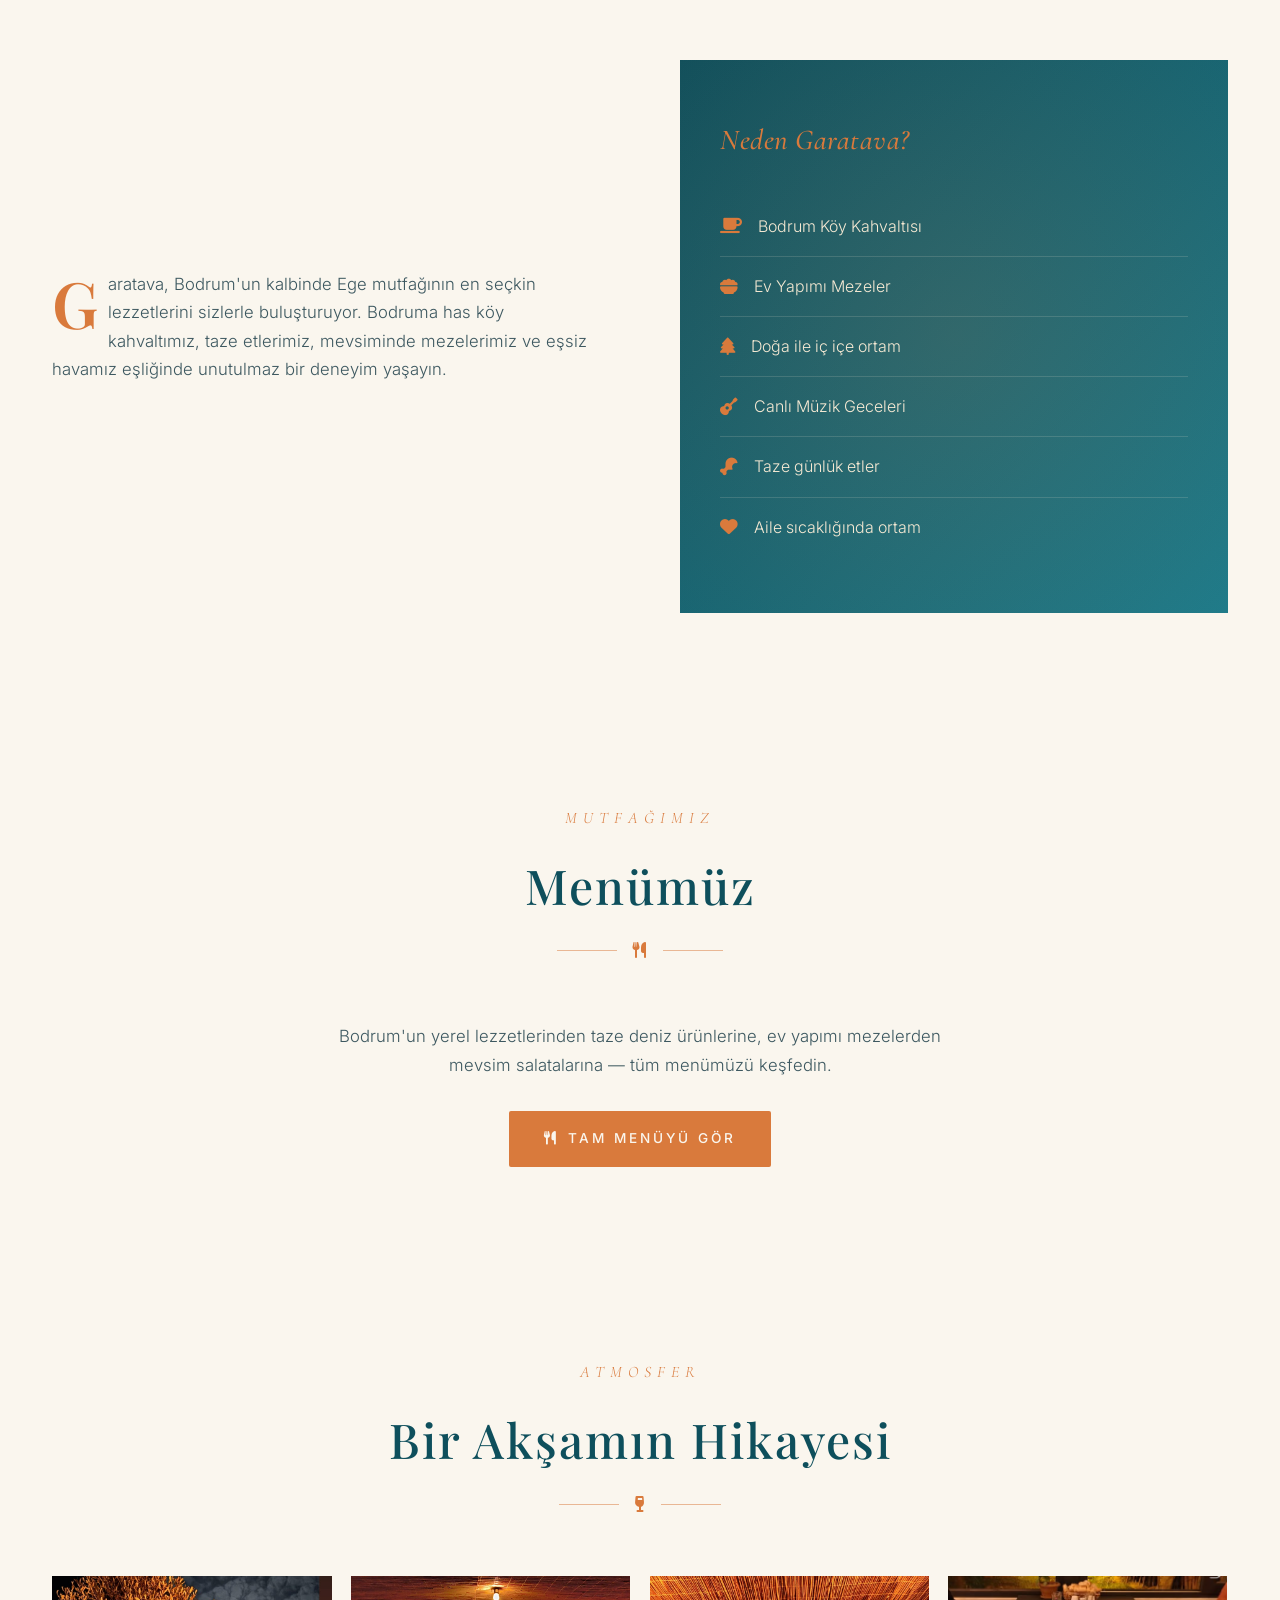
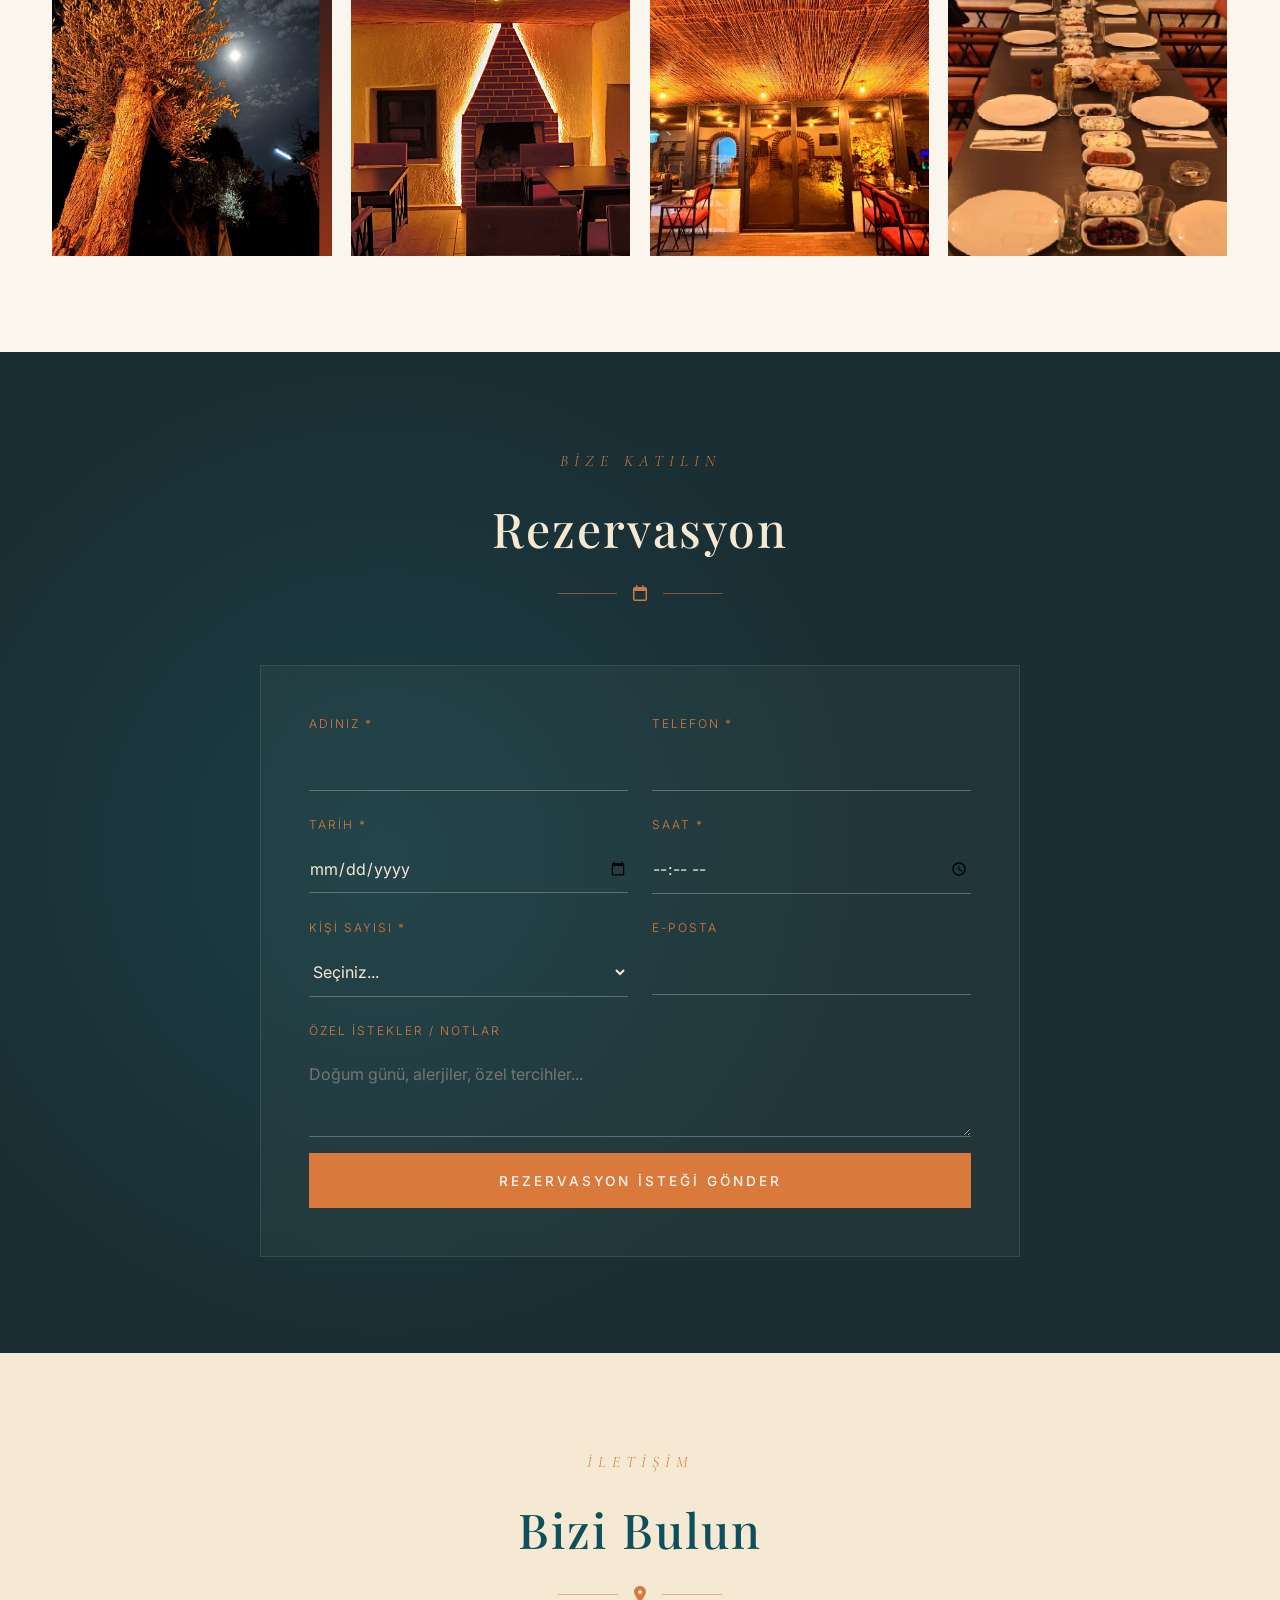
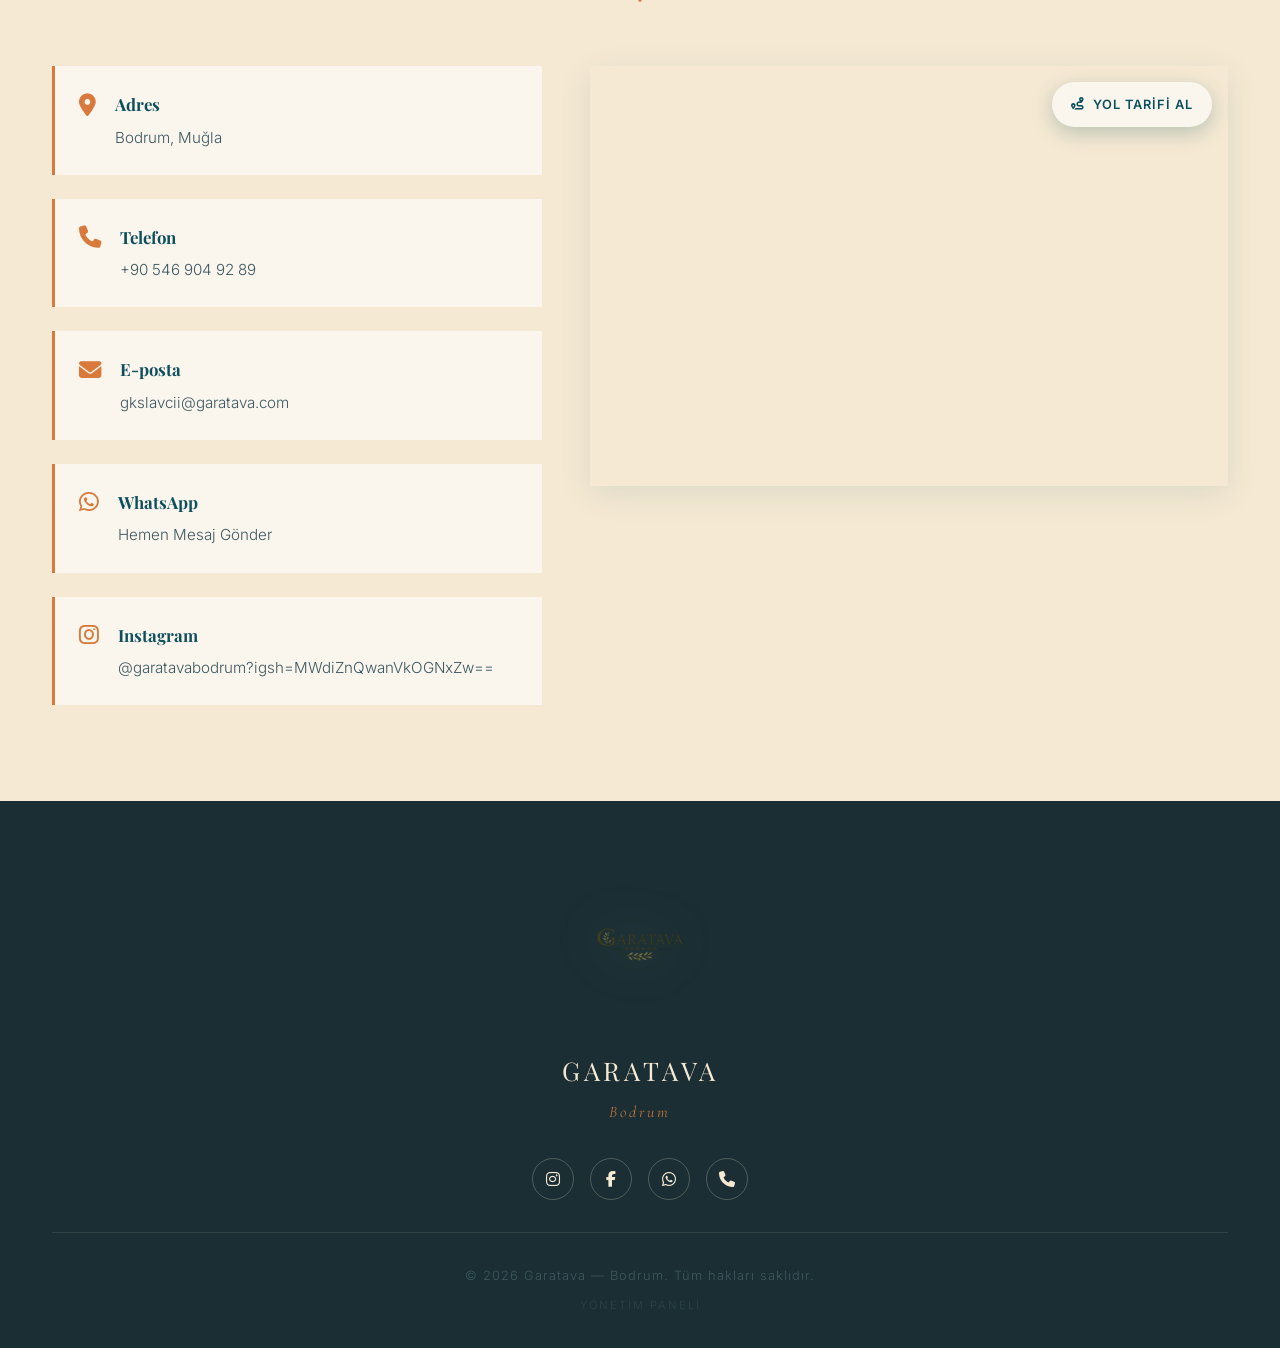
==== commit b2a1cdc1: "logo: PNG'ye geri dön + soft glow halkası (hero/footer/menu/splash) | header text wordmark geri" ====
--- a/index.html
+++ b/index.html
@@ -170,16 +170,38 @@
             z-index: 1;
         }
         .hero-content { position: relative; z-index: 2; max-width: 800px; padding: 2rem; }
+        /* Hero PNG logo + soft cream halkalı arka plan ışığı (renk çatışmasını yumuşatır) */
+        .hero-logo-wrap {
+            position: relative;
+            display: flex;
+            align-items: center;
+            justify-content: center;
+            margin: 0 auto 1.2rem;
+            width: 320px; max-width: 80vw;
+            aspect-ratio: 1 / 1;
+            animation: fadeInDown 1.2s ease both;
+        }
+        .hero-logo-wrap::before {
+            content: '';
+            position: absolute;
+            inset: -20%;
+            background: radial-gradient(circle at center,
+                rgba(245, 233, 211, 0.35) 0%,
+                rgba(245, 233, 211, 0.15) 35%,
+                transparent 65%);
+            border-radius: 50%;
+            z-index: 1;
+            filter: blur(8px);
+        }
         .hero-logo {
+            position: relative;
+            z-index: 2;
             display: block;
-            width: 520px; max-width: 92vw;
-            height: auto;
-            margin: 0 auto 1rem;
+            width: 100%;
+            height: 100%;
             object-fit: contain;
             background: transparent;
-            color: var(--amber);
-            filter: drop-shadow(0 4px 18px rgba(0,0,0,0.35));
-            animation: fadeInDown 1.2s ease both;
+            filter: drop-shadow(0 6px 22px rgba(0,0,0,0.4));
         }
         .hero-eyebrow {
             font-family: 'Cormorant Garamond', serif;
@@ -541,7 +563,7 @@
             padding: 4rem 0 2rem;
             text-align: center;
         }
-        .footer-logo { display: block; width: 340px; height: auto; max-width: 85%; margin: 0 auto 1.5rem; object-fit: contain; background: transparent; color: var(--cream); }
+        .footer-logo { display: block; width: 160px; height: 160px; max-width: 50%; margin: 0 auto 1.5rem; object-fit: contain; background: transparent; filter: drop-shadow(0 0 26px rgba(245,233,211,0.25)); }
         .footer-name { font-family: 'Playfair Display', serif; font-size: 1.6rem; color: var(--cream); letter-spacing: 4px; margin-bottom: 0.4rem; }
         .footer-sub { font-family: 'Cormorant Garamond', serif; font-style: italic; color: var(--amber); letter-spacing: 3px; margin-bottom: 2rem; }
         .footer-social { display: flex; gap: 1rem; justify-content: center; margin-bottom: 2rem; }
@@ -591,7 +613,7 @@
             .container { padding: 0 1.2rem; }
             .hero { min-height: calc(100svh - 60px); padding-bottom: 4rem; }
             .hero-content { padding: 0.5rem 1.2rem; }
-            .hero-logo { width: 340px; height: auto; margin-bottom: 0.8rem; }
+            .hero-logo-wrap { width: 220px; margin-bottom: 0.8rem; }
             .hero-eyebrow { font-size: 0.75rem; letter-spacing: 4px; margin-bottom: 0.6rem; }
             .hero h1 { font-size: 2rem; letter-spacing: 2px; margin-bottom: 0.8rem; line-height: 1.2; }
             .hero-tagline { font-size: 1rem; margin-bottom: 1.4rem; line-height: 1.45; }
@@ -728,12 +750,12 @@
         #splash.hide { opacity: 0; visibility: hidden; }
         #splash img {
             display: block;
-            width: 520px;
-            max-width: 90vw;
-            height: auto;
+            width: 280px;
+            max-width: 70vw;
+            height: 280px;
             background: transparent;
             object-fit: contain;
-            color: var(--teal-deep);
+            filter: drop-shadow(0 0 30px rgba(245,233,211,0.4));
             animation: splashPulse 1.6s ease-in-out infinite;
         }
         @keyframes splashPulse {
@@ -746,7 +768,7 @@
 
     <!-- Splash / loading screen -->
     <div id="splash">
-        <img src="/assets/logo.svg" alt="Garatava" onerror="this.style.display='none'">
+        <img src="/images/logo.png" alt="Garatava" onerror="this.style.display='none'">
     </div>
 
     <!-- Top utility bar -->
@@ -802,7 +824,7 @@
     <!-- Hero -->
     <section class="hero" id="top">
         <div class="hero-content">
-            <img src="/assets/logo.svg" alt="Garatava" class="hero-logo" onerror="this.style.display='none'">
+            <div class="hero-logo-wrap"><img src="/images/logo.png" alt="Garatava" class="hero-logo" onerror="this.style.display='none'"></div>
             <div class="hero-eyebrow" data-i18n="hero.eyebrow">Bodrum • Kahvaltı & Restaurant</div>
             <h1 data-i18n-html="hero.title">Ege'nin <span>Ruhu</span><br>Tek Bir Sofrada</h1>
             <p class="hero-tagline" data-i18n-html="hero.tagline">Taze balık, ev yapımı mezeler ve unutulmaz akşamlar — <br>Bodrum'un kalbinde sizleri bekliyoruz.</p>
@@ -977,7 +999,7 @@
     <!-- Footer -->
     <footer>
         <div class="container">
-            <img src="/assets/logo.svg" alt="Garatava" class="footer-logo" onerror="this.style.display='none'">
+            <img src="/images/logo.png" alt="Garatava" class="footer-logo" onerror="this.style.display='none'">
             <div class="footer-name">GARATAVA</div>
             <div class="footer-sub">Bodrum</div>
             <div class="footer-social">
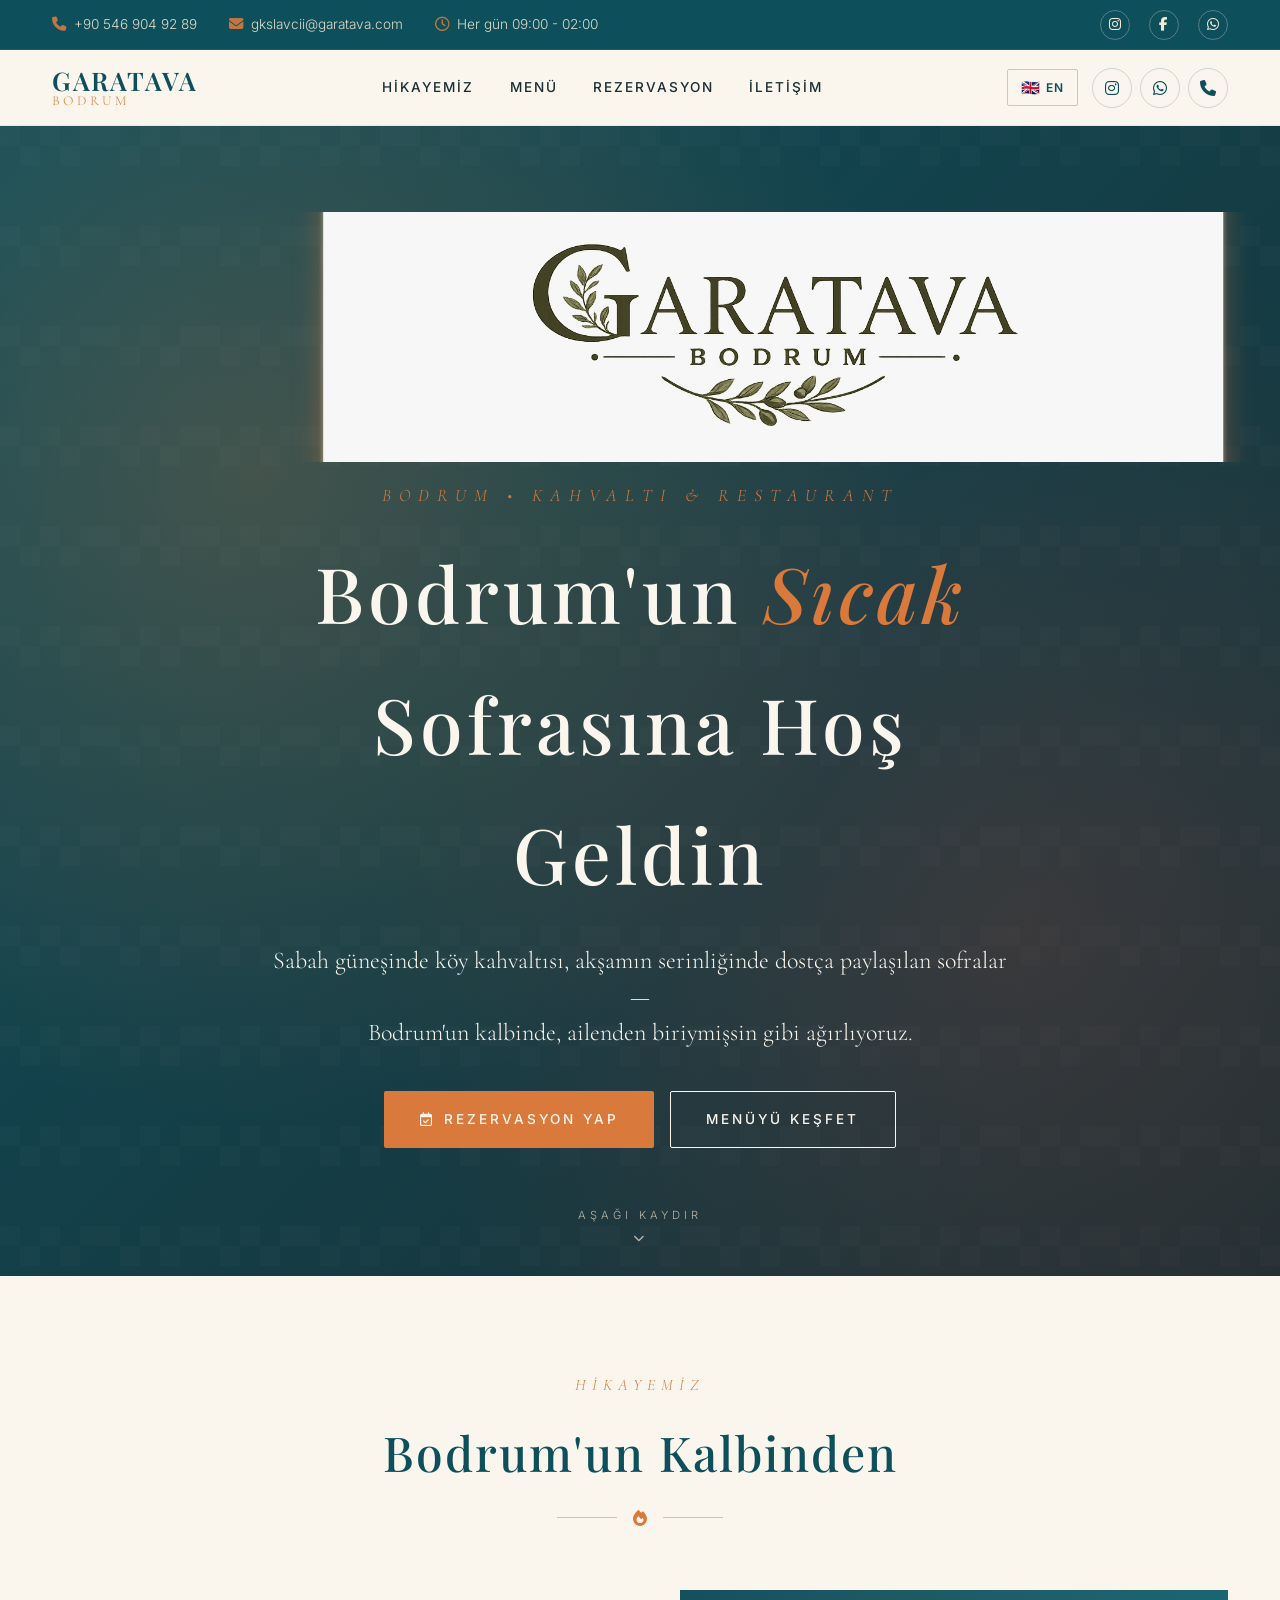
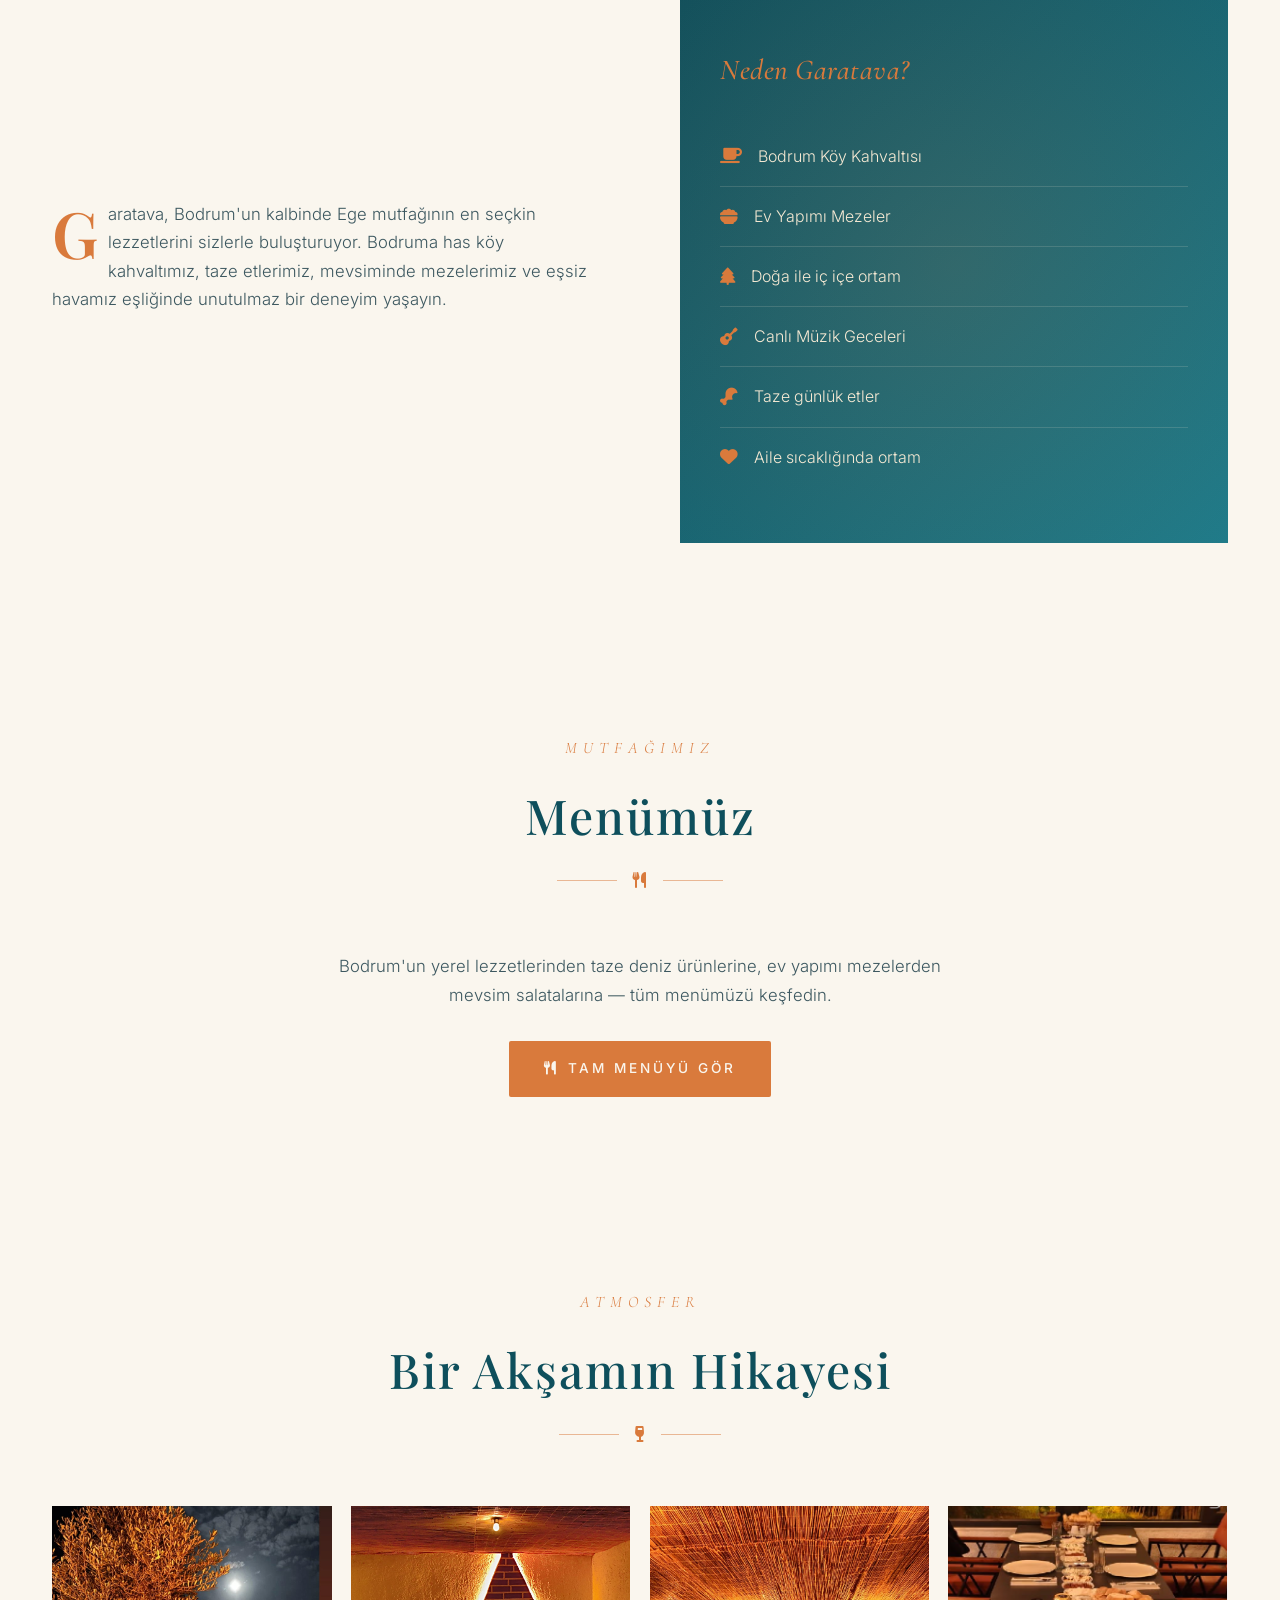
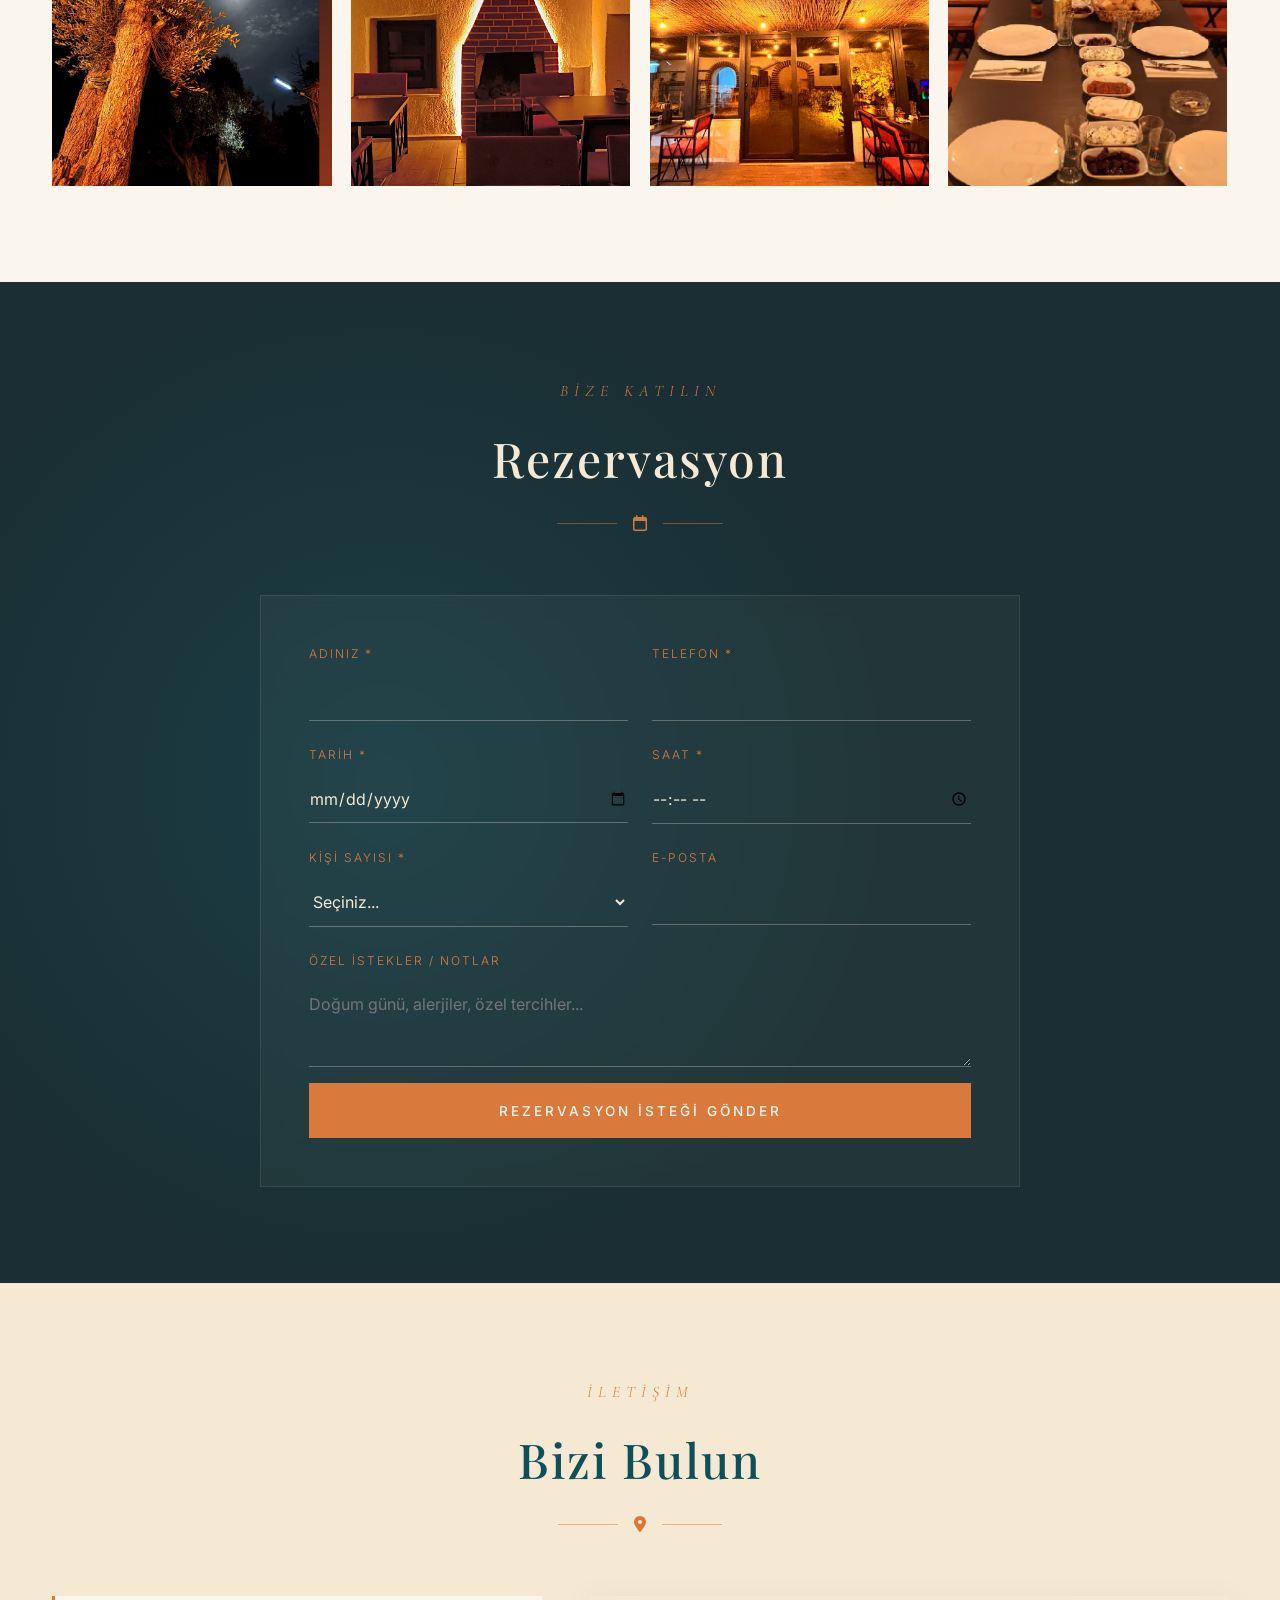
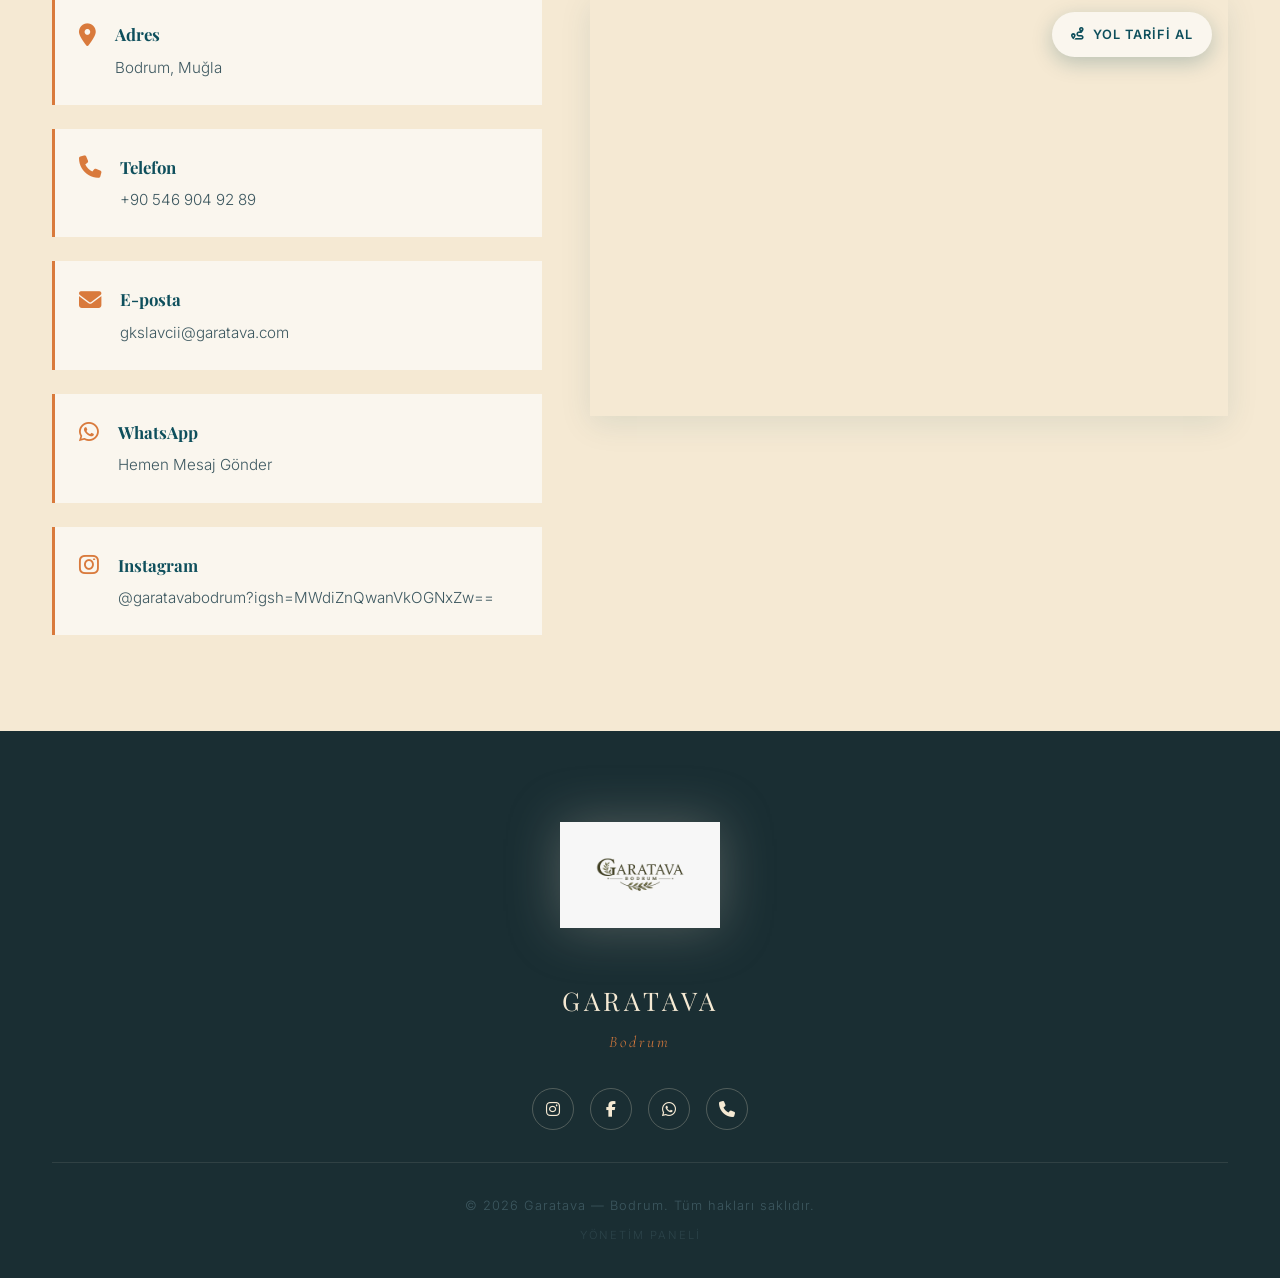
==== commit a7e8085f: "logo: cream çerçeveyi crop, harflerin arkasına ince amber glow, hero ekran genişliği" ====
--- a/index.html
+++ b/index.html
@@ -170,38 +170,44 @@
             z-index: 1;
         }
         .hero-content { position: relative; z-index: 2; max-width: 800px; padding: 2rem; }
-        /* Hero PNG logo + soft cream halkalı arka plan ışığı (renk çatışmasını yumuşatır) */
+        /* Hero PNG logo — geniş cream çerçeve scale + overflow ile kesilir, sadece wordmark görünür.
+           Crop'tan sonra harflerin etrafına amber/cream izli parlama. */
         .hero-logo-wrap {
             position: relative;
-            display: flex;
-            align-items: center;
-            justify-content: center;
             margin: 0 auto 1.2rem;
-            width: 320px; max-width: 80vw;
-            aspect-ratio: 1 / 1;
+            width: 92vw; max-width: 1000px;
+            aspect-ratio: 4 / 1;
+            overflow: hidden;
             animation: fadeInDown 1.2s ease both;
         }
         .hero-logo-wrap::before {
+            /* harflerin arkasında çok ince izli parlama */
             content: '';
             position: absolute;
-            inset: -20%;
-            background: radial-gradient(circle at center,
-                rgba(245, 233, 211, 0.35) 0%,
-                rgba(245, 233, 211, 0.15) 35%,
-                transparent 65%);
-            border-radius: 50%;
+            left: 12%; right: 12%;
+            top: 22%; bottom: 22%;
+            background: radial-gradient(ellipse at center,
+                rgba(217, 122, 60, 0.28) 0%,
+                rgba(245, 233, 211, 0.14) 35%,
+                transparent 75%);
+            filter: blur(14px);
             z-index: 1;
-            filter: blur(8px);
+            pointer-events: none;
         }
         .hero-logo {
-            position: relative;
+            position: absolute;
+            inset: 0;
             z-index: 2;
             display: block;
             width: 100%;
             height: 100%;
             object-fit: contain;
             background: transparent;
-            filter: drop-shadow(0 6px 22px rgba(0,0,0,0.4));
+            transform: scale(2.4);
+            transform-origin: center;
+            filter:
+                drop-shadow(0 0 1px rgba(245, 233, 211, 0.5))
+                drop-shadow(0 0 6px rgba(217, 122, 60, 0.4));
         }
         .hero-eyebrow {
             font-family: 'Cormorant Garamond', serif;
@@ -613,7 +619,8 @@
             .container { padding: 0 1.2rem; }
             .hero { min-height: calc(100svh - 60px); padding-bottom: 4rem; }
             .hero-content { padding: 0.5rem 1.2rem; }
-            .hero-logo-wrap { width: 220px; margin-bottom: 0.8rem; }
+            .hero-logo-wrap { width: 96vw; aspect-ratio: 3.2 / 1; margin-bottom: 0.6rem; }
+            .hero-logo { transform: scale(2.6); }
             .hero-eyebrow { font-size: 0.75rem; letter-spacing: 4px; margin-bottom: 0.6rem; }
             .hero h1 { font-size: 2rem; letter-spacing: 2px; margin-bottom: 0.8rem; line-height: 1.2; }
             .hero-tagline { font-size: 1rem; margin-bottom: 1.4rem; line-height: 1.45; }
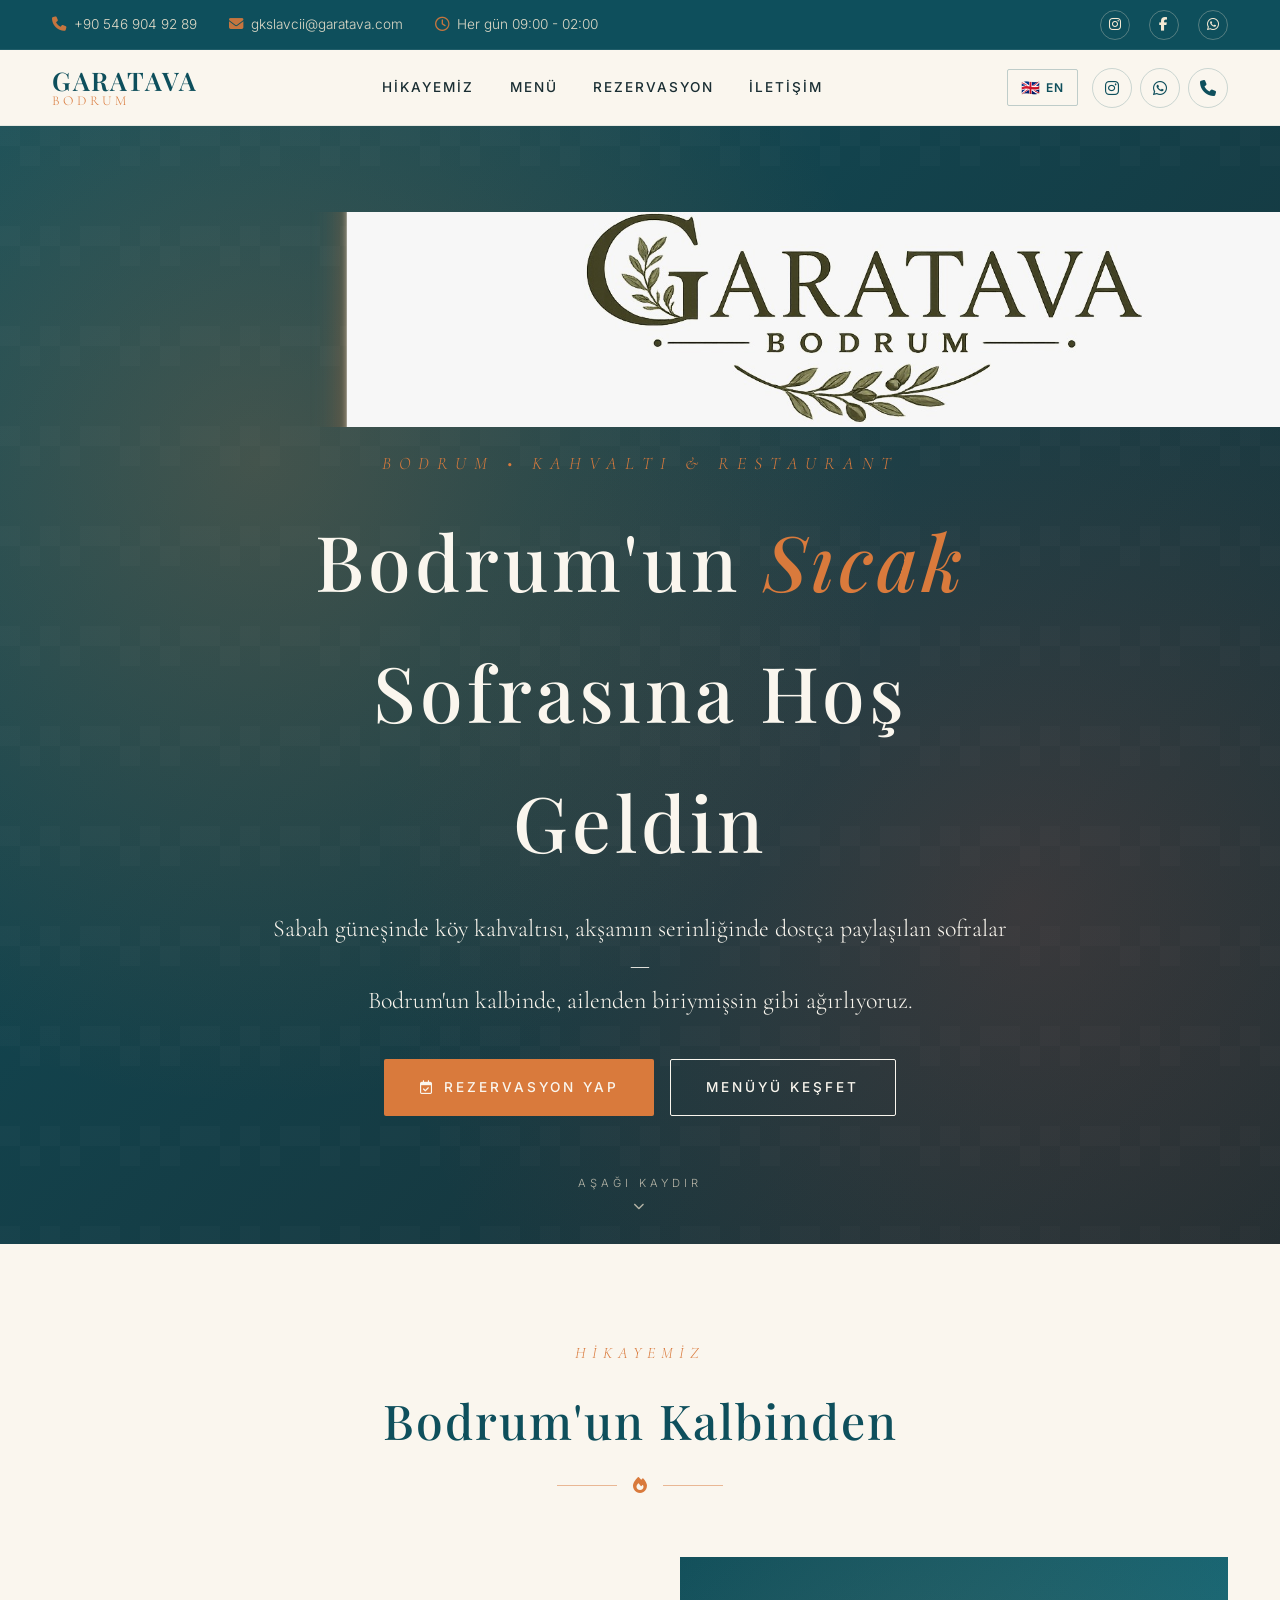
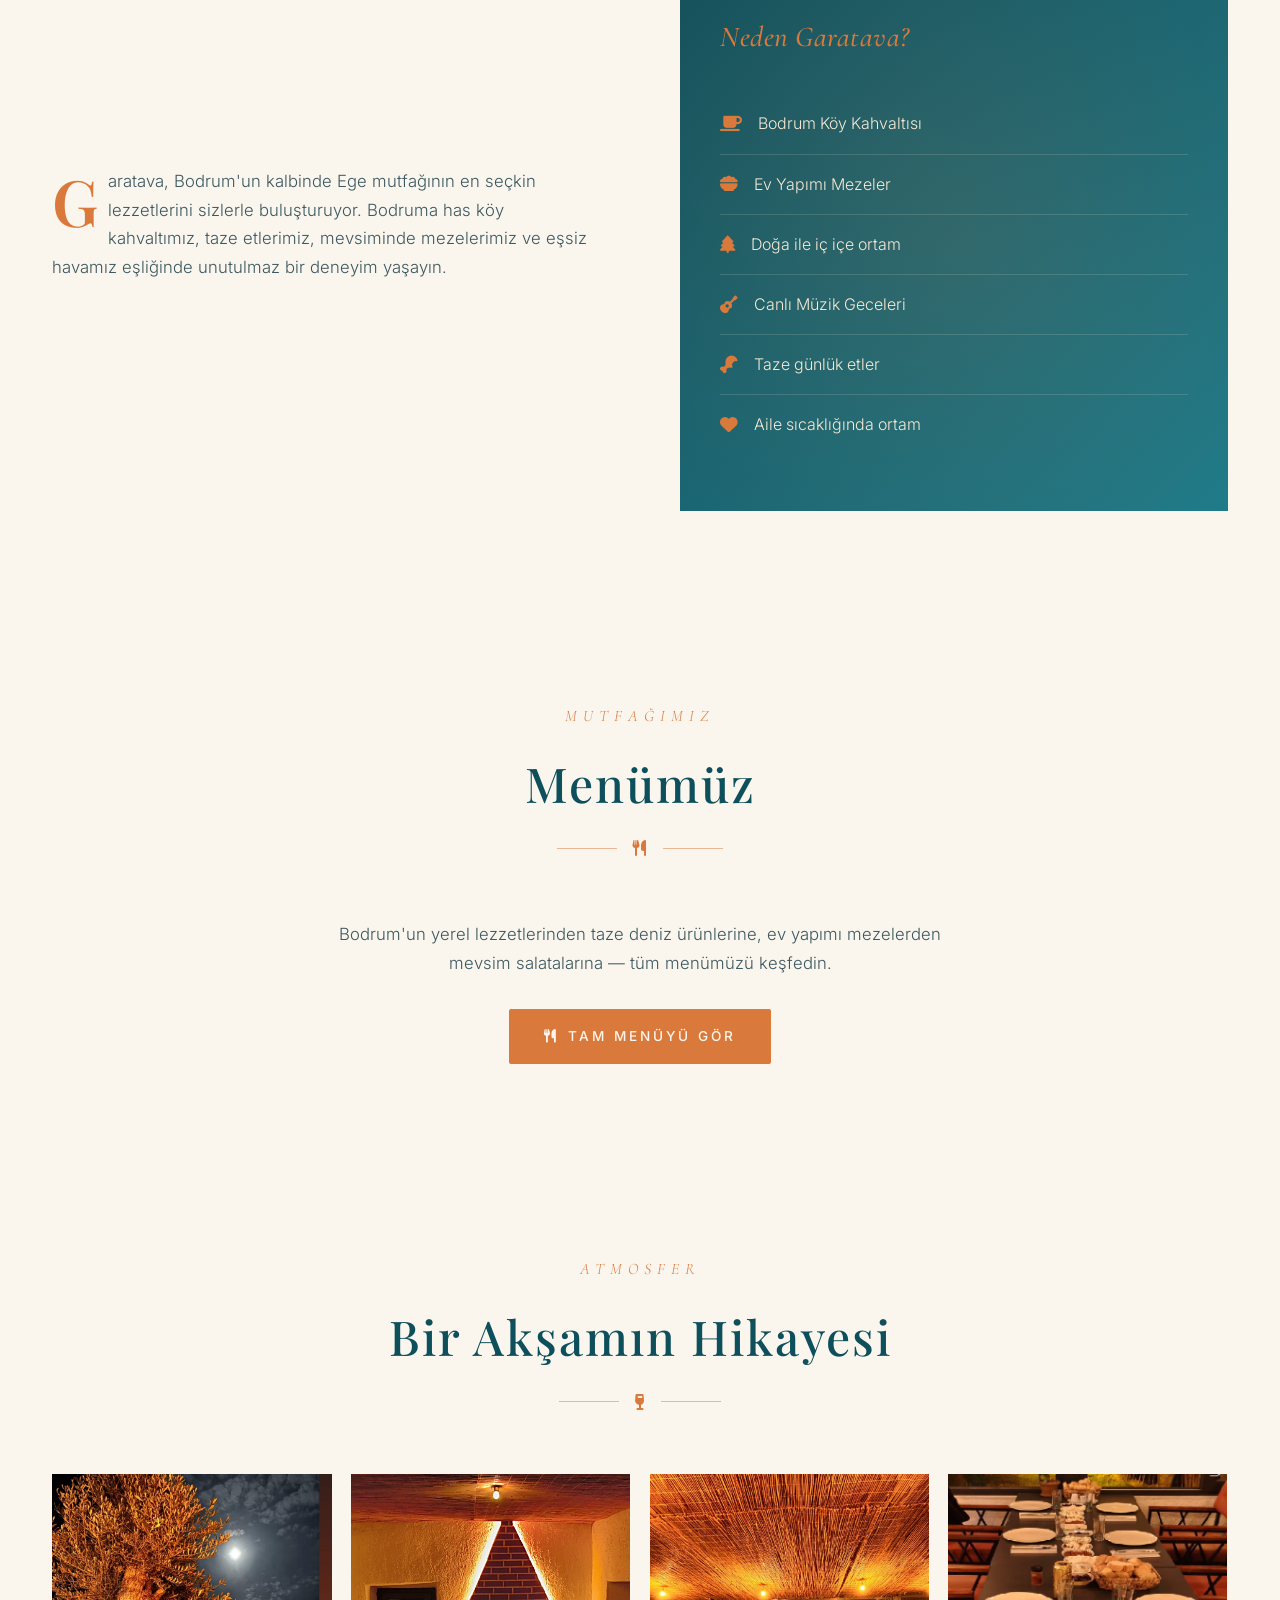
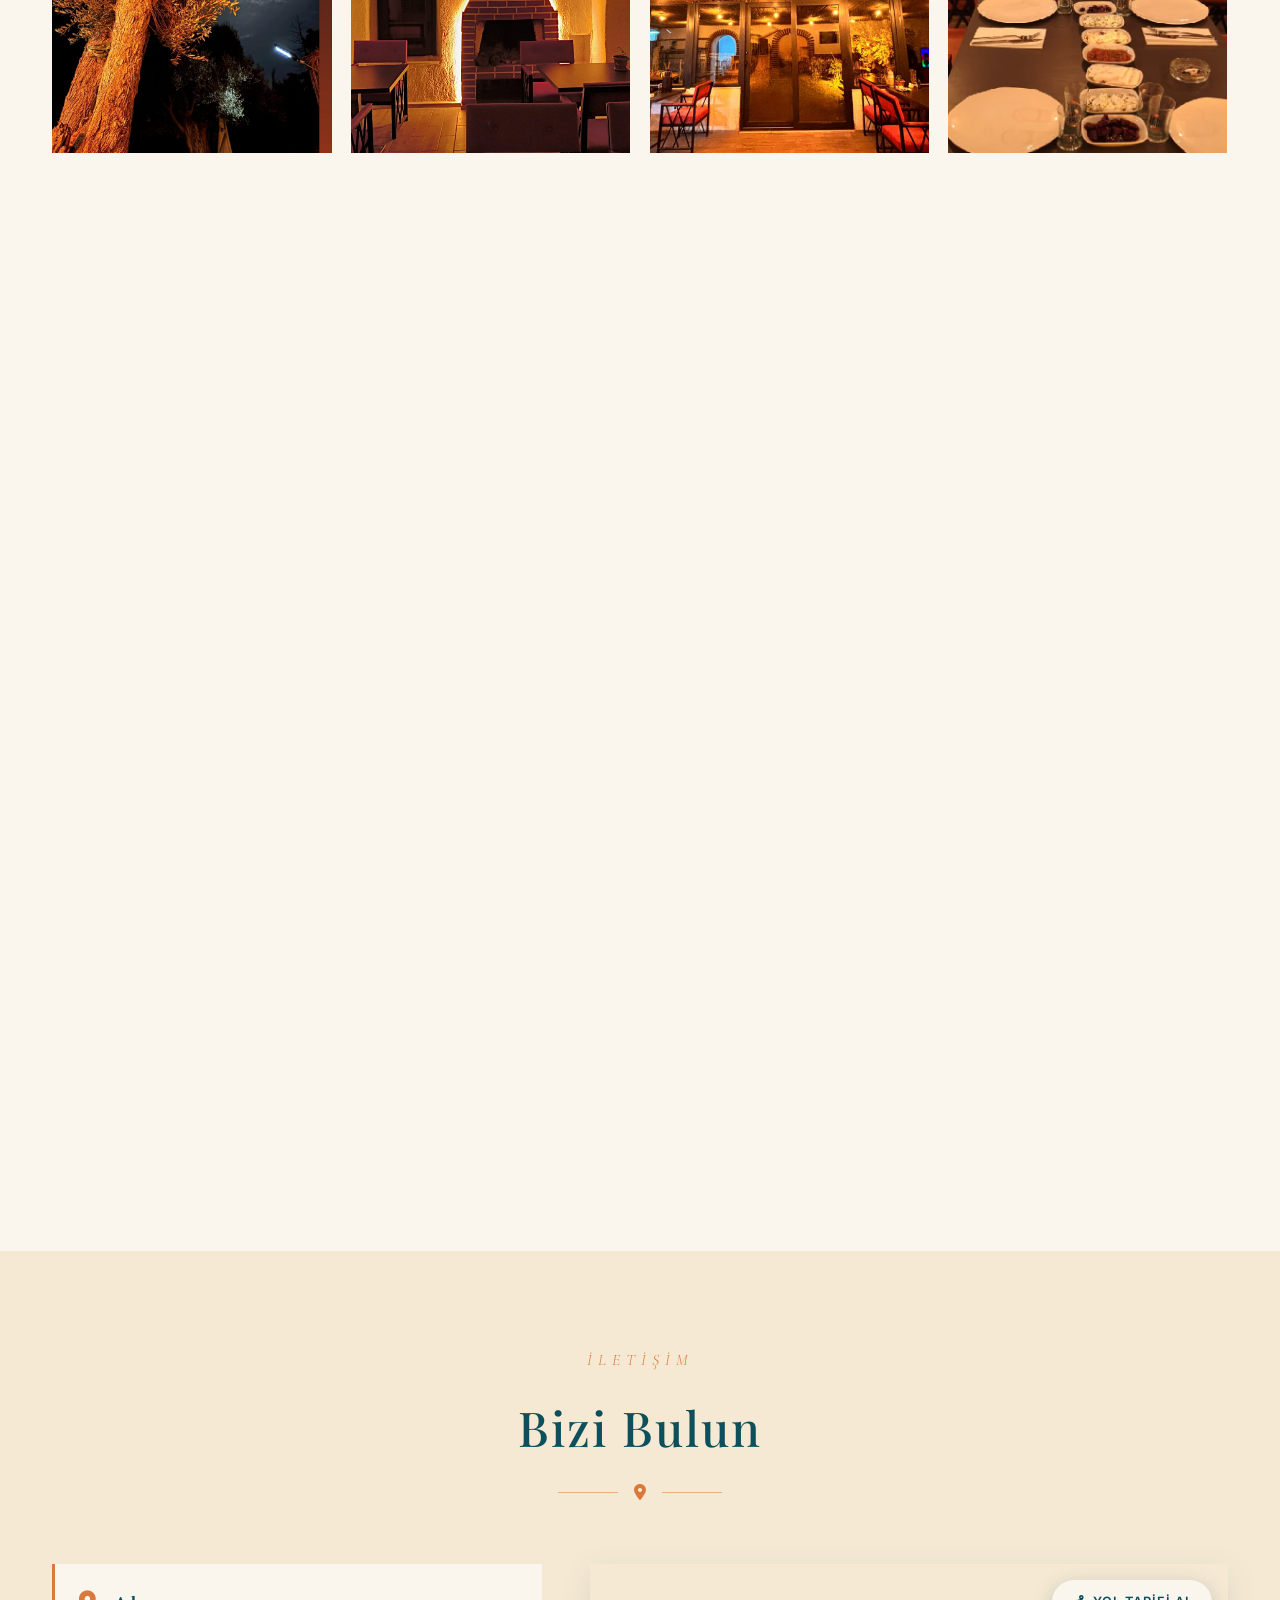
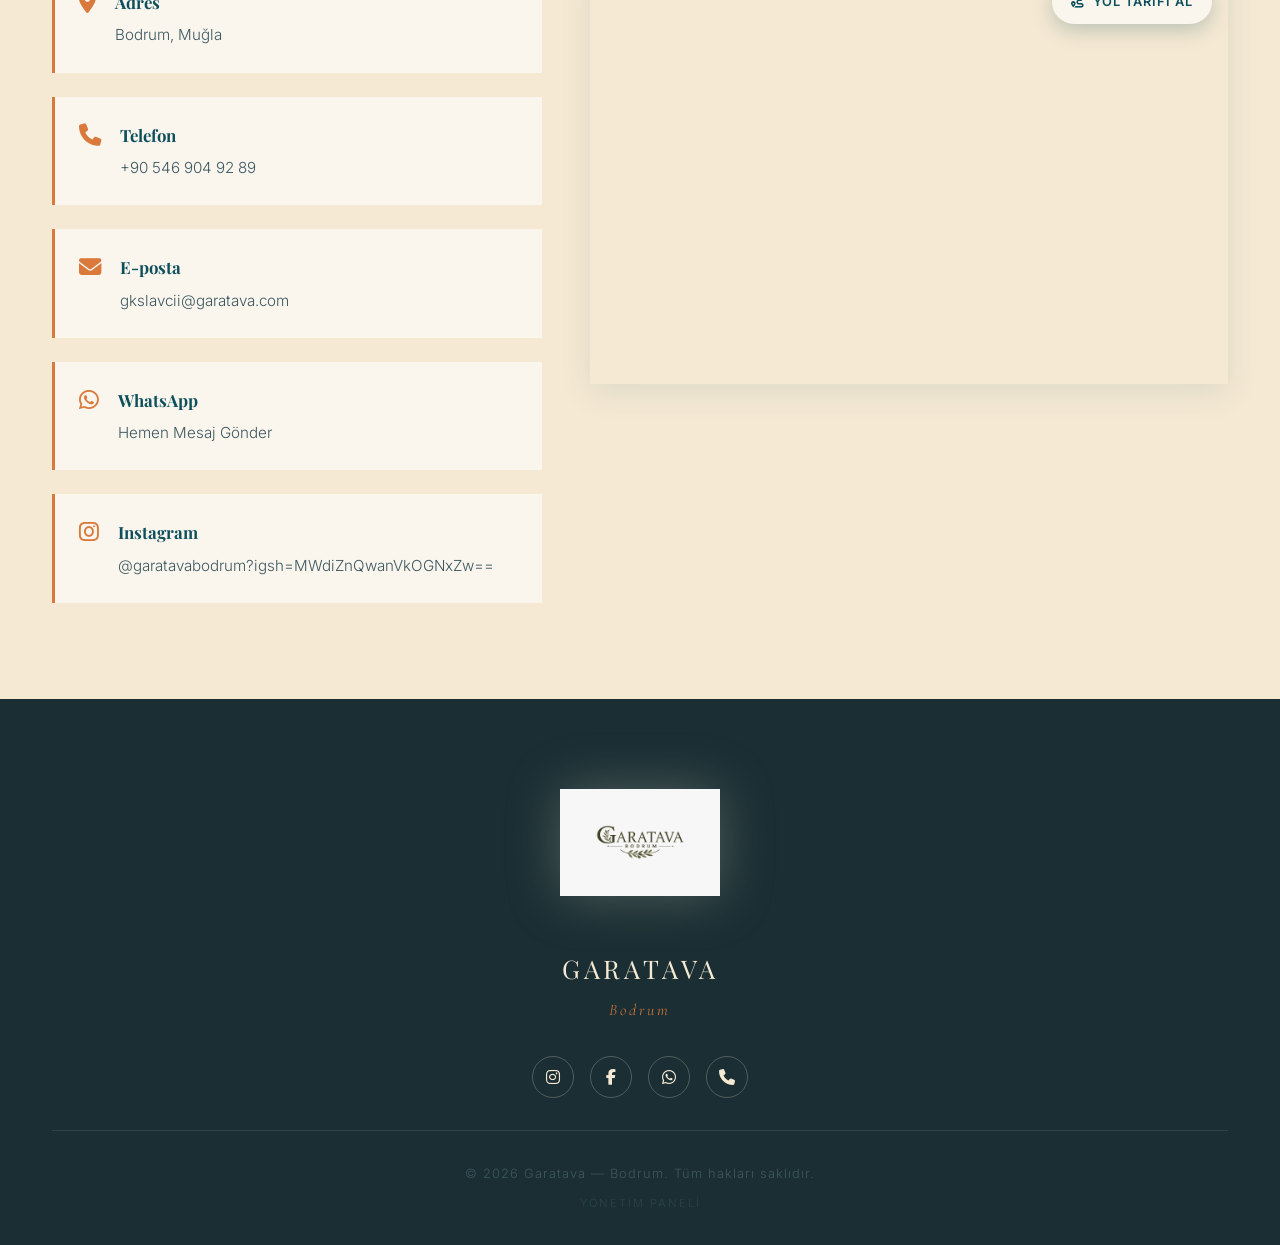
==== commit 512c753f: "logo: cream çerçeveyi tamamen kes (aspect 5.5:1 + scale 3.2), wordmark ekran genişliği" ====
--- a/index.html
+++ b/index.html
@@ -170,27 +170,27 @@
             z-index: 1;
         }
         .hero-content { position: relative; z-index: 2; max-width: 800px; padding: 2rem; }
-        /* Hero PNG logo — geniş cream çerçeve scale + overflow ile kesilir, sadece wordmark görünür.
-           Crop'tan sonra harflerin etrafına amber/cream izli parlama. */
+        /* Hero PNG logo — agresif crop ile cream çerçeve tamamen ekrandan dışarı çıkar.
+           Aspect 5.5:1 + scale 3.2 → görünen kısımda sadece wordmark + zeytin motifleri. */
         .hero-logo-wrap {
             position: relative;
-            margin: 0 auto 1.2rem;
-            width: 92vw; max-width: 1000px;
-            aspect-ratio: 4 / 1;
+            margin: 0 auto 1.4rem;
+            width: 96vw; max-width: 1180px;
+            aspect-ratio: 5.5 / 1;
             overflow: hidden;
             animation: fadeInDown 1.2s ease both;
         }
         .hero-logo-wrap::before {
-            /* harflerin arkasında çok ince izli parlama */
+            /* harflerin arkasında çok ince izli amber parlama */
             content: '';
             position: absolute;
-            left: 12%; right: 12%;
-            top: 22%; bottom: 22%;
+            left: 15%; right: 15%;
+            top: 18%; bottom: 18%;
             background: radial-gradient(ellipse at center,
-                rgba(217, 122, 60, 0.28) 0%,
-                rgba(245, 233, 211, 0.14) 35%,
+                rgba(217, 122, 60, 0.32) 0%,
+                rgba(245, 233, 211, 0.12) 38%,
                 transparent 75%);
-            filter: blur(14px);
+            filter: blur(18px);
             z-index: 1;
             pointer-events: none;
         }
@@ -203,11 +203,11 @@
             height: 100%;
             object-fit: contain;
             background: transparent;
-            transform: scale(2.4);
+            transform: scale(3.2);
             transform-origin: center;
             filter:
-                drop-shadow(0 0 1px rgba(245, 233, 211, 0.5))
-                drop-shadow(0 0 6px rgba(217, 122, 60, 0.4));
+                drop-shadow(0 0 1px rgba(245, 233, 211, 0.55))
+                drop-shadow(0 0 5px rgba(217, 122, 60, 0.45));
         }
         .hero-eyebrow {
             font-family: 'Cormorant Garamond', serif;
@@ -619,8 +619,8 @@
             .container { padding: 0 1.2rem; }
             .hero { min-height: calc(100svh - 60px); padding-bottom: 4rem; }
             .hero-content { padding: 0.5rem 1.2rem; }
-            .hero-logo-wrap { width: 96vw; aspect-ratio: 3.2 / 1; margin-bottom: 0.6rem; }
-            .hero-logo { transform: scale(2.6); }
+            .hero-logo-wrap { width: 98vw; aspect-ratio: 4.2 / 1; margin-bottom: 0.6rem; }
+            .hero-logo { transform: scale(3); }
             .hero-eyebrow { font-size: 0.75rem; letter-spacing: 4px; margin-bottom: 0.6rem; }
             .hero h1 { font-size: 2rem; letter-spacing: 2px; margin-bottom: 0.8rem; line-height: 1.2; }
             .hero-tagline { font-size: 1rem; margin-bottom: 1.4rem; line-height: 1.45; }
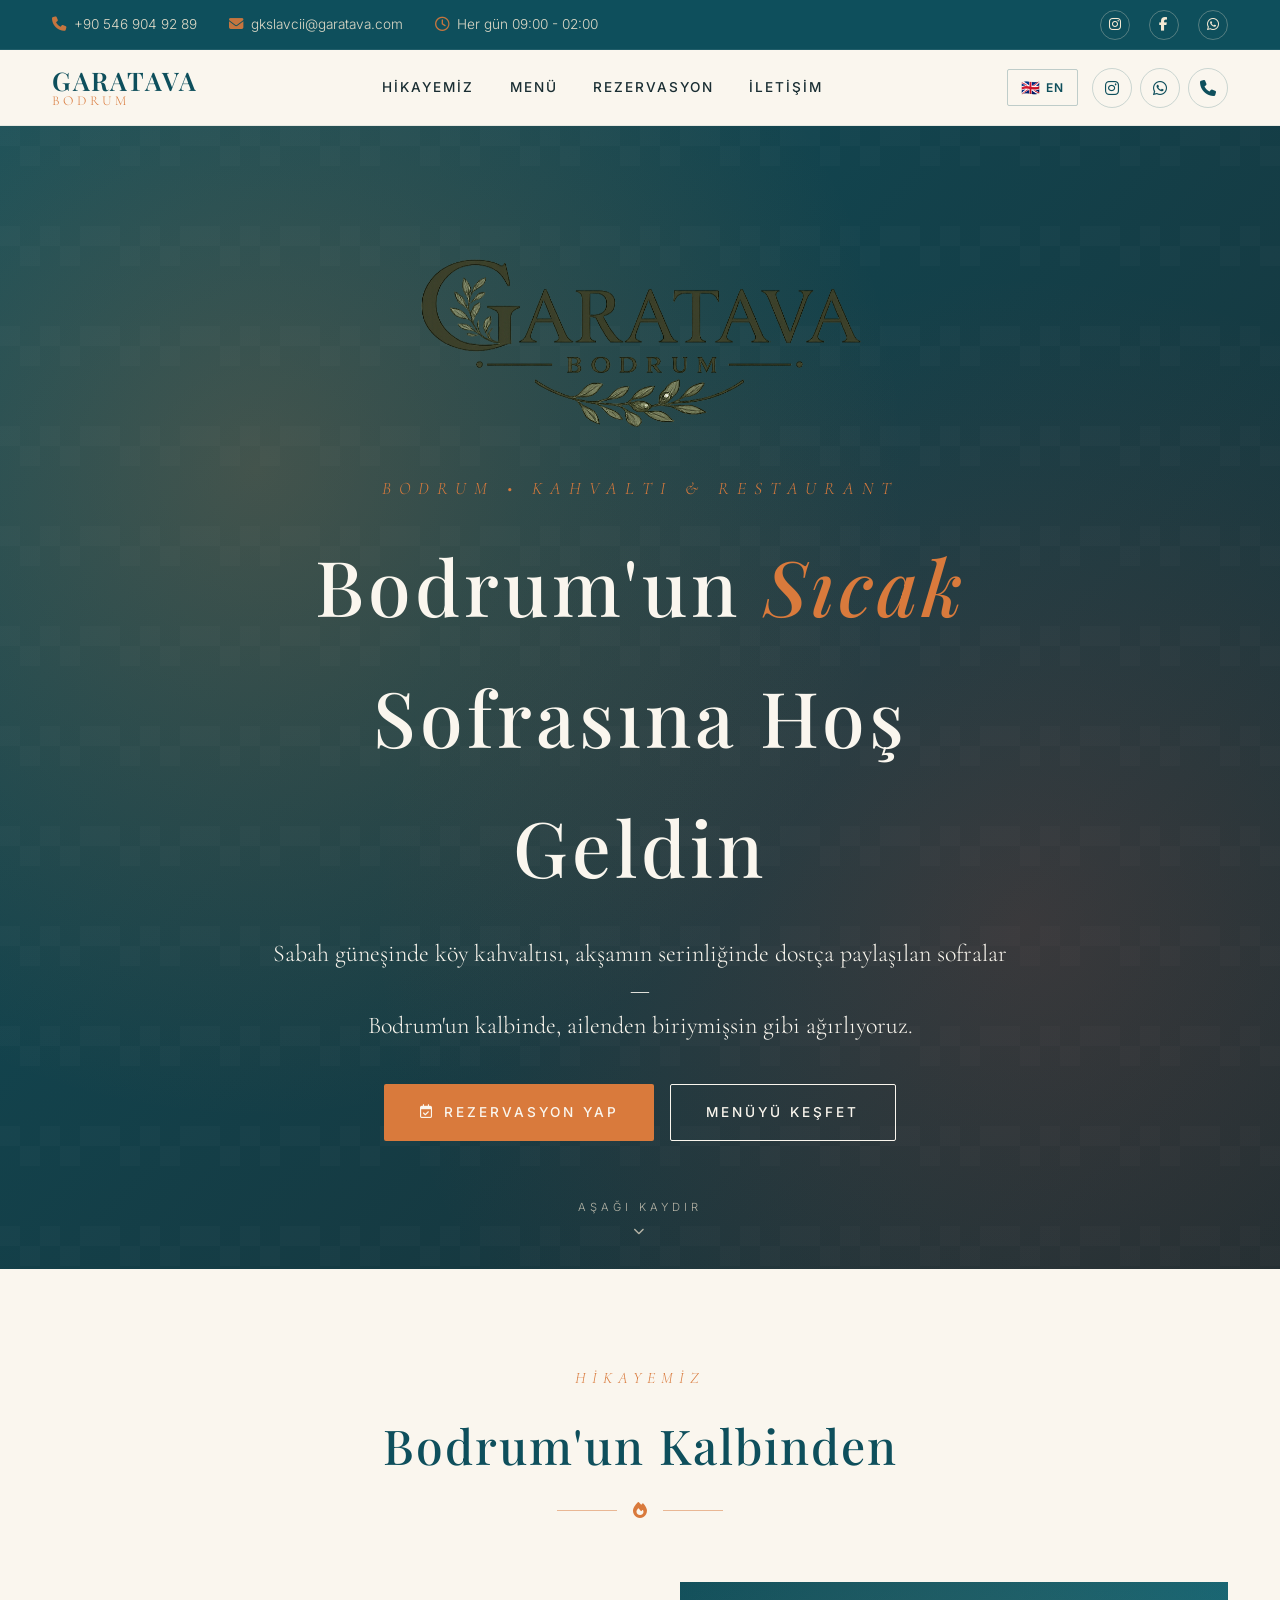
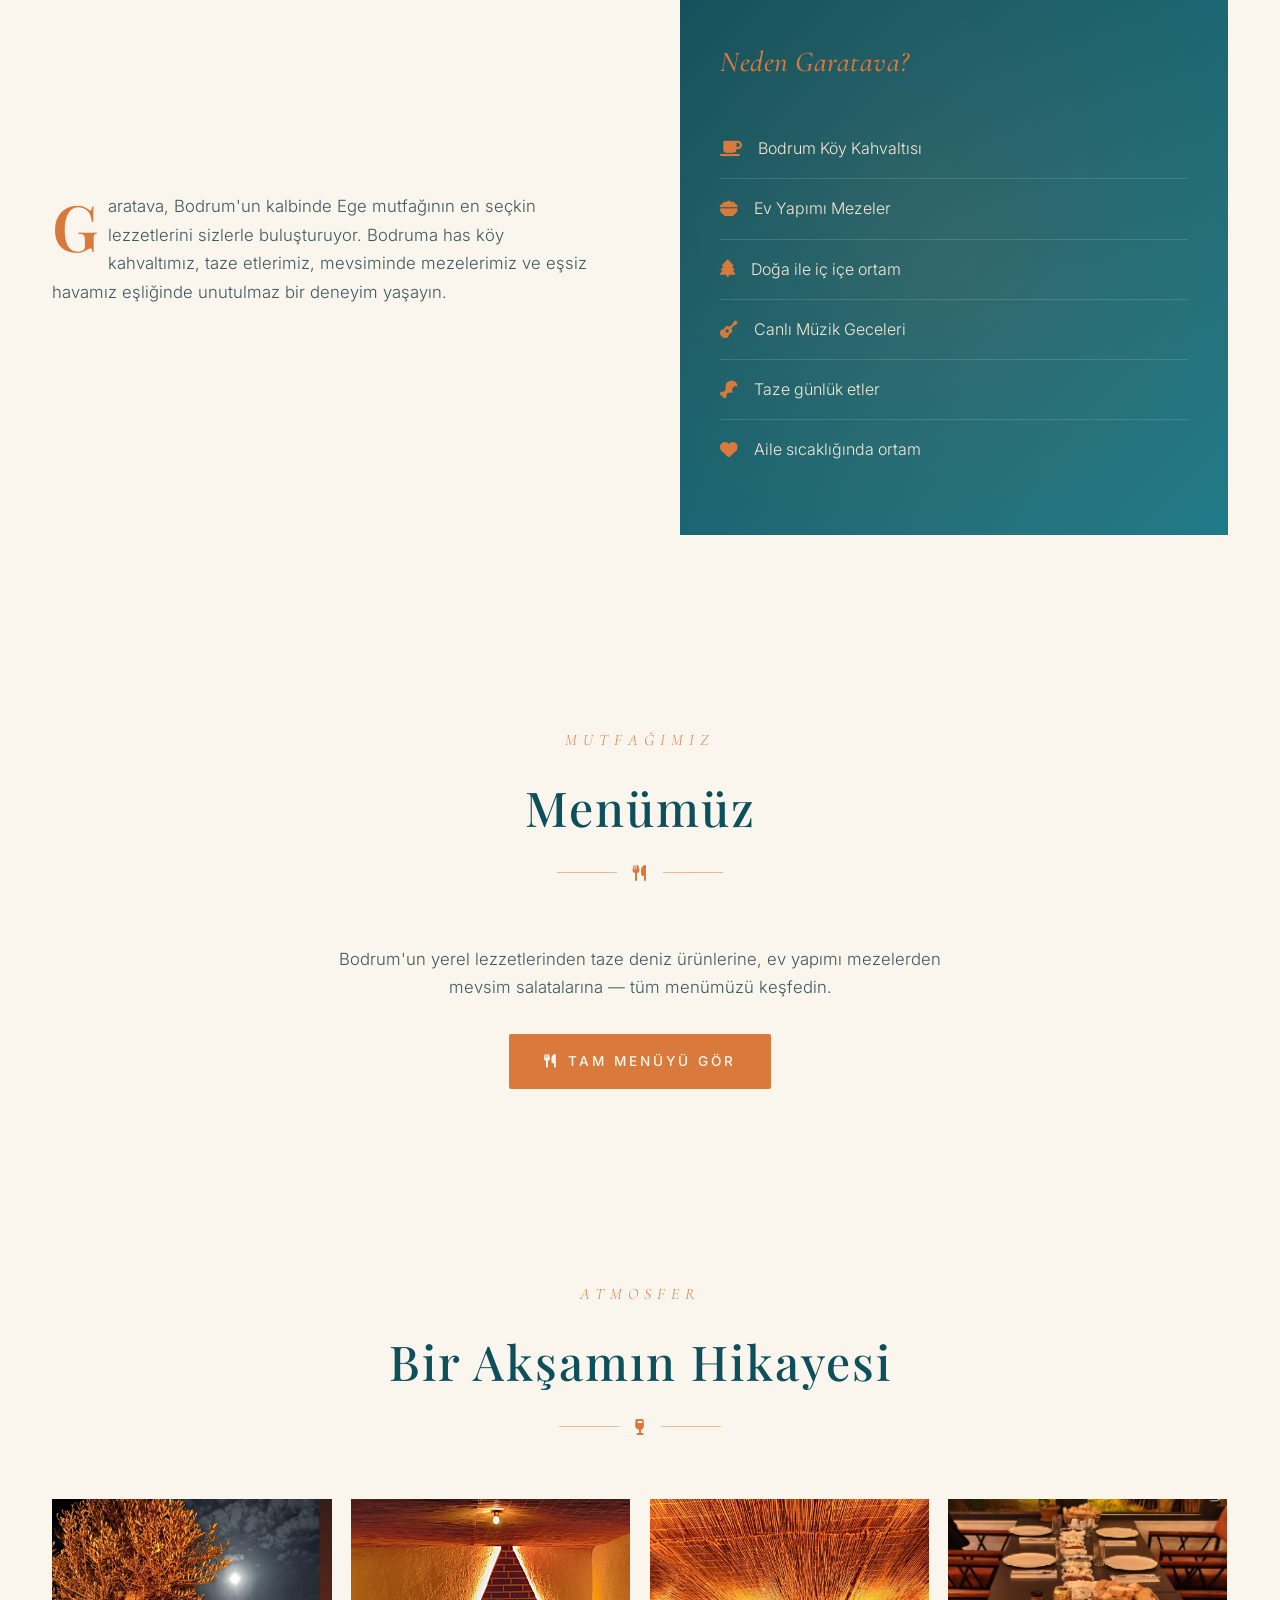
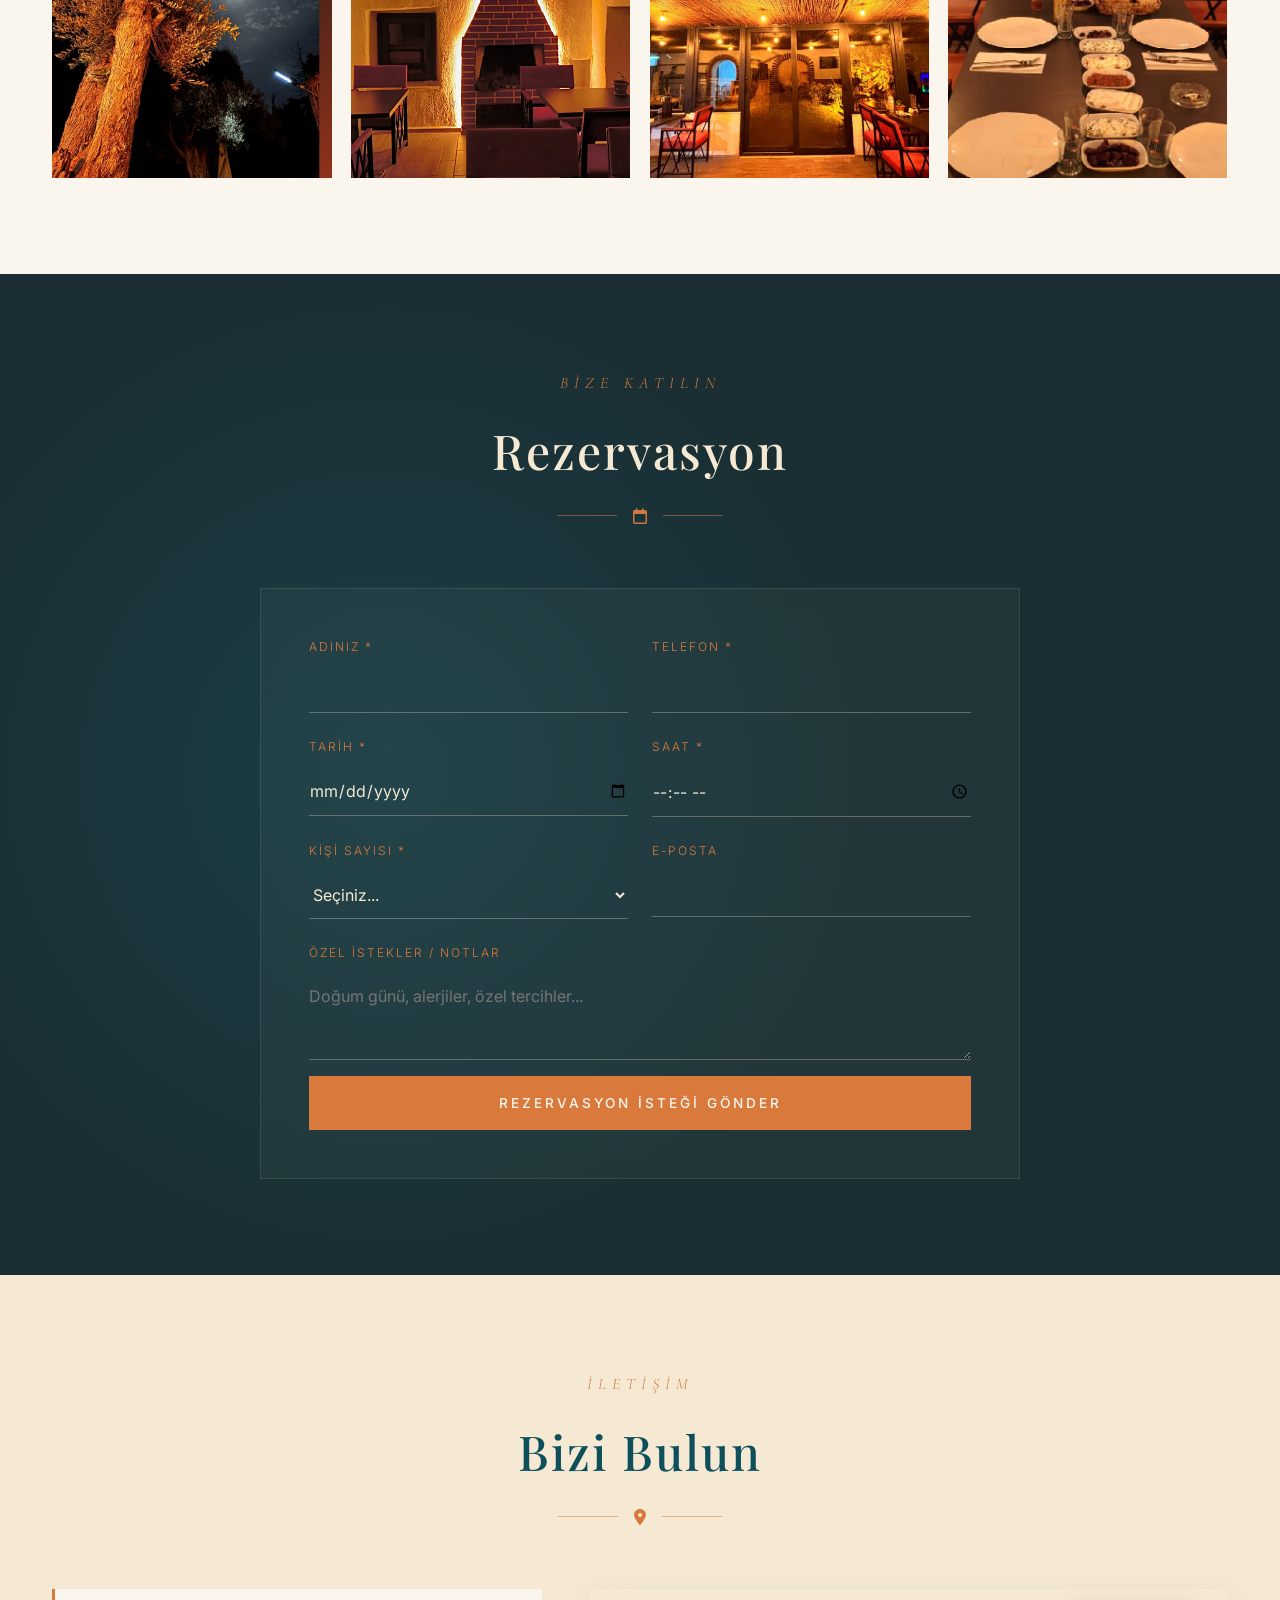
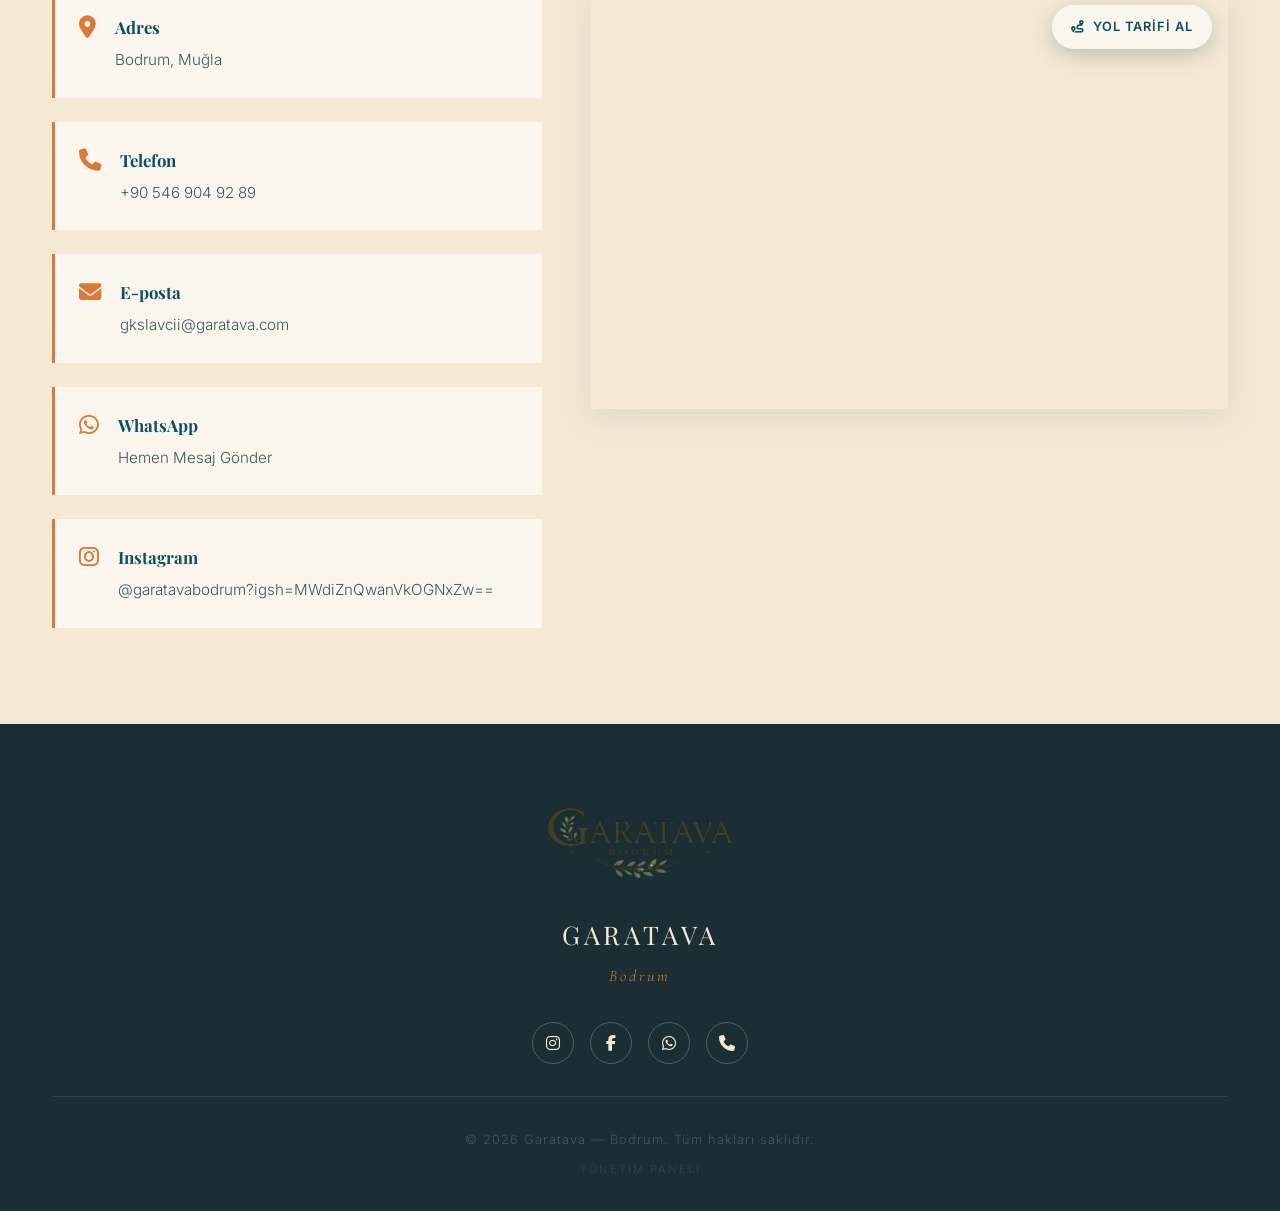
==== commit 03b196fd: "logo: tüm efektleri kaldır, sade <img> kullan (sıfırdan başla)" ====
--- a/index.html
+++ b/index.html
@@ -170,44 +170,14 @@
             z-index: 1;
         }
         .hero-content { position: relative; z-index: 2; max-width: 800px; padding: 2rem; }
-        /* Hero PNG logo — agresif crop ile cream çerçeve tamamen ekrandan dışarı çıkar.
-           Aspect 5.5:1 + scale 3.2 → görünen kısımda sadece wordmark + zeytin motifleri. */
-        .hero-logo-wrap {
-            position: relative;
+        /* Hero logo — sade. Hiçbir efekt yok, sadece PNG. */
+        .hero-logo {
+            display: block;
+            width: 520px;
+            max-width: 90vw;
+            height: auto;
             margin: 0 auto 1.4rem;
-            width: 96vw; max-width: 1180px;
-            aspect-ratio: 5.5 / 1;
-            overflow: hidden;
             animation: fadeInDown 1.2s ease both;
-        }
-        .hero-logo-wrap::before {
-            /* harflerin arkasında çok ince izli amber parlama */
-            content: '';
-            position: absolute;
-            left: 15%; right: 15%;
-            top: 18%; bottom: 18%;
-            background: radial-gradient(ellipse at center,
-                rgba(217, 122, 60, 0.32) 0%,
-                rgba(245, 233, 211, 0.12) 38%,
-                transparent 75%);
-            filter: blur(18px);
-            z-index: 1;
-            pointer-events: none;
-        }
-        .hero-logo {
-            position: absolute;
-            inset: 0;
-            z-index: 2;
-            display: block;
-            width: 100%;
-            height: 100%;
-            object-fit: contain;
-            background: transparent;
-            transform: scale(3.2);
-            transform-origin: center;
-            filter:
-                drop-shadow(0 0 1px rgba(245, 233, 211, 0.55))
-                drop-shadow(0 0 5px rgba(217, 122, 60, 0.45));
         }
         .hero-eyebrow {
             font-family: 'Cormorant Garamond', serif;
@@ -569,7 +539,7 @@
             padding: 4rem 0 2rem;
             text-align: center;
         }
-        .footer-logo { display: block; width: 160px; height: 160px; max-width: 50%; margin: 0 auto 1.5rem; object-fit: contain; background: transparent; filter: drop-shadow(0 0 26px rgba(245,233,211,0.25)); }
+        .footer-logo { display: block; width: 220px; max-width: 70%; height: auto; margin: 0 auto 1.5rem; }
         .footer-name { font-family: 'Playfair Display', serif; font-size: 1.6rem; color: var(--cream); letter-spacing: 4px; margin-bottom: 0.4rem; }
         .footer-sub { font-family: 'Cormorant Garamond', serif; font-style: italic; color: var(--amber); letter-spacing: 3px; margin-bottom: 2rem; }
         .footer-social { display: flex; gap: 1rem; justify-content: center; margin-bottom: 2rem; }
@@ -619,8 +589,7 @@
             .container { padding: 0 1.2rem; }
             .hero { min-height: calc(100svh - 60px); padding-bottom: 4rem; }
             .hero-content { padding: 0.5rem 1.2rem; }
-            .hero-logo-wrap { width: 98vw; aspect-ratio: 4.2 / 1; margin-bottom: 0.6rem; }
-            .hero-logo { transform: scale(3); }
+            .hero-logo { width: 340px; max-width: 92vw; margin-bottom: 0.8rem; }
             .hero-eyebrow { font-size: 0.75rem; letter-spacing: 4px; margin-bottom: 0.6rem; }
             .hero h1 { font-size: 2rem; letter-spacing: 2px; margin-bottom: 0.8rem; line-height: 1.2; }
             .hero-tagline { font-size: 1rem; margin-bottom: 1.4rem; line-height: 1.45; }
@@ -757,12 +726,9 @@
         #splash.hide { opacity: 0; visibility: hidden; }
         #splash img {
             display: block;
-            width: 280px;
-            max-width: 70vw;
-            height: 280px;
-            background: transparent;
-            object-fit: contain;
-            filter: drop-shadow(0 0 30px rgba(245,233,211,0.4));
+            width: 360px;
+            max-width: 80vw;
+            height: auto;
             animation: splashPulse 1.6s ease-in-out infinite;
         }
         @keyframes splashPulse {
@@ -831,7 +797,7 @@
     <!-- Hero -->
     <section class="hero" id="top">
         <div class="hero-content">
-            <div class="hero-logo-wrap"><img src="/images/logo.png" alt="Garatava" class="hero-logo" onerror="this.style.display='none'"></div>
+            <img src="/images/logo.png" alt="Garatava" class="hero-logo" onerror="this.style.display='none'">
             <div class="hero-eyebrow" data-i18n="hero.eyebrow">Bodrum • Kahvaltı & Restaurant</div>
             <h1 data-i18n-html="hero.title">Ege'nin <span>Ruhu</span><br>Tek Bir Sofrada</h1>
             <p class="hero-tagline" data-i18n-html="hero.tagline">Taze balık, ev yapımı mezeler ve unutulmaz akşamlar — <br>Bodrum'un kalbinde sizleri bekliyoruz.</p>
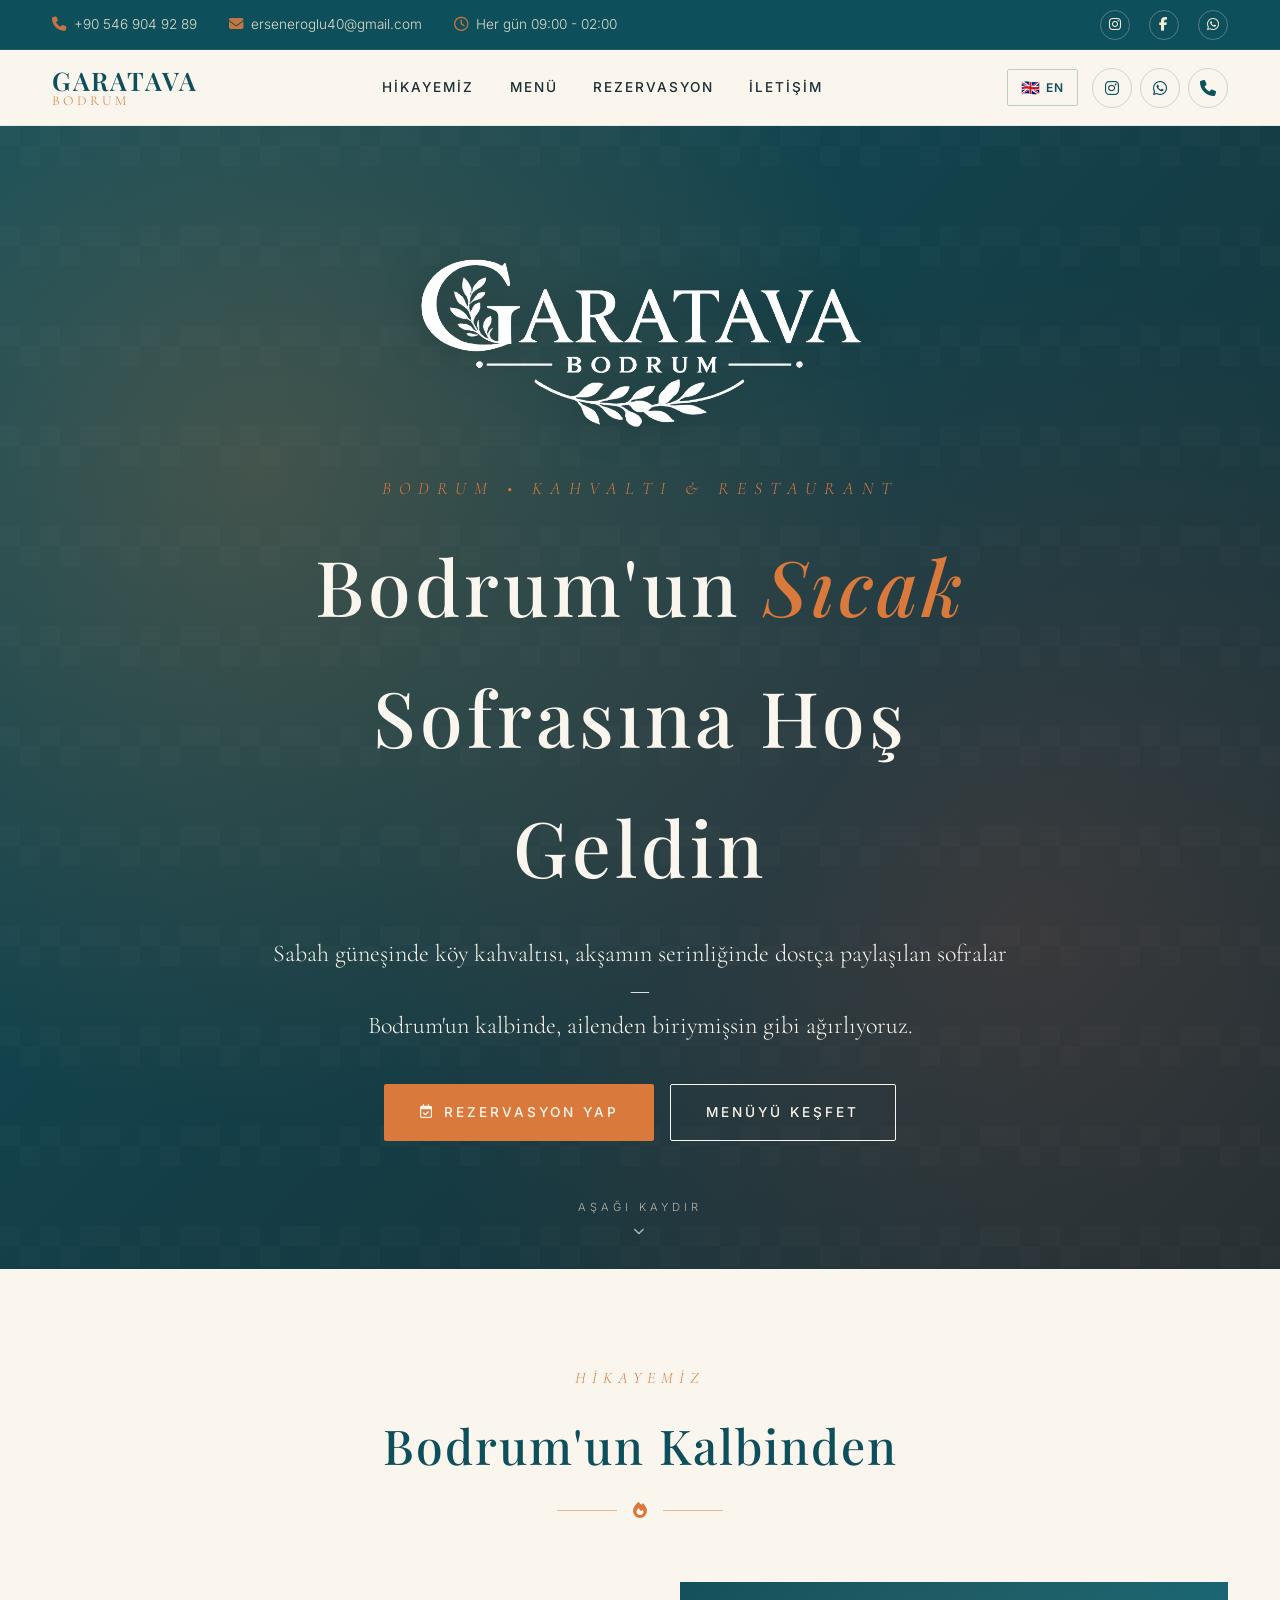
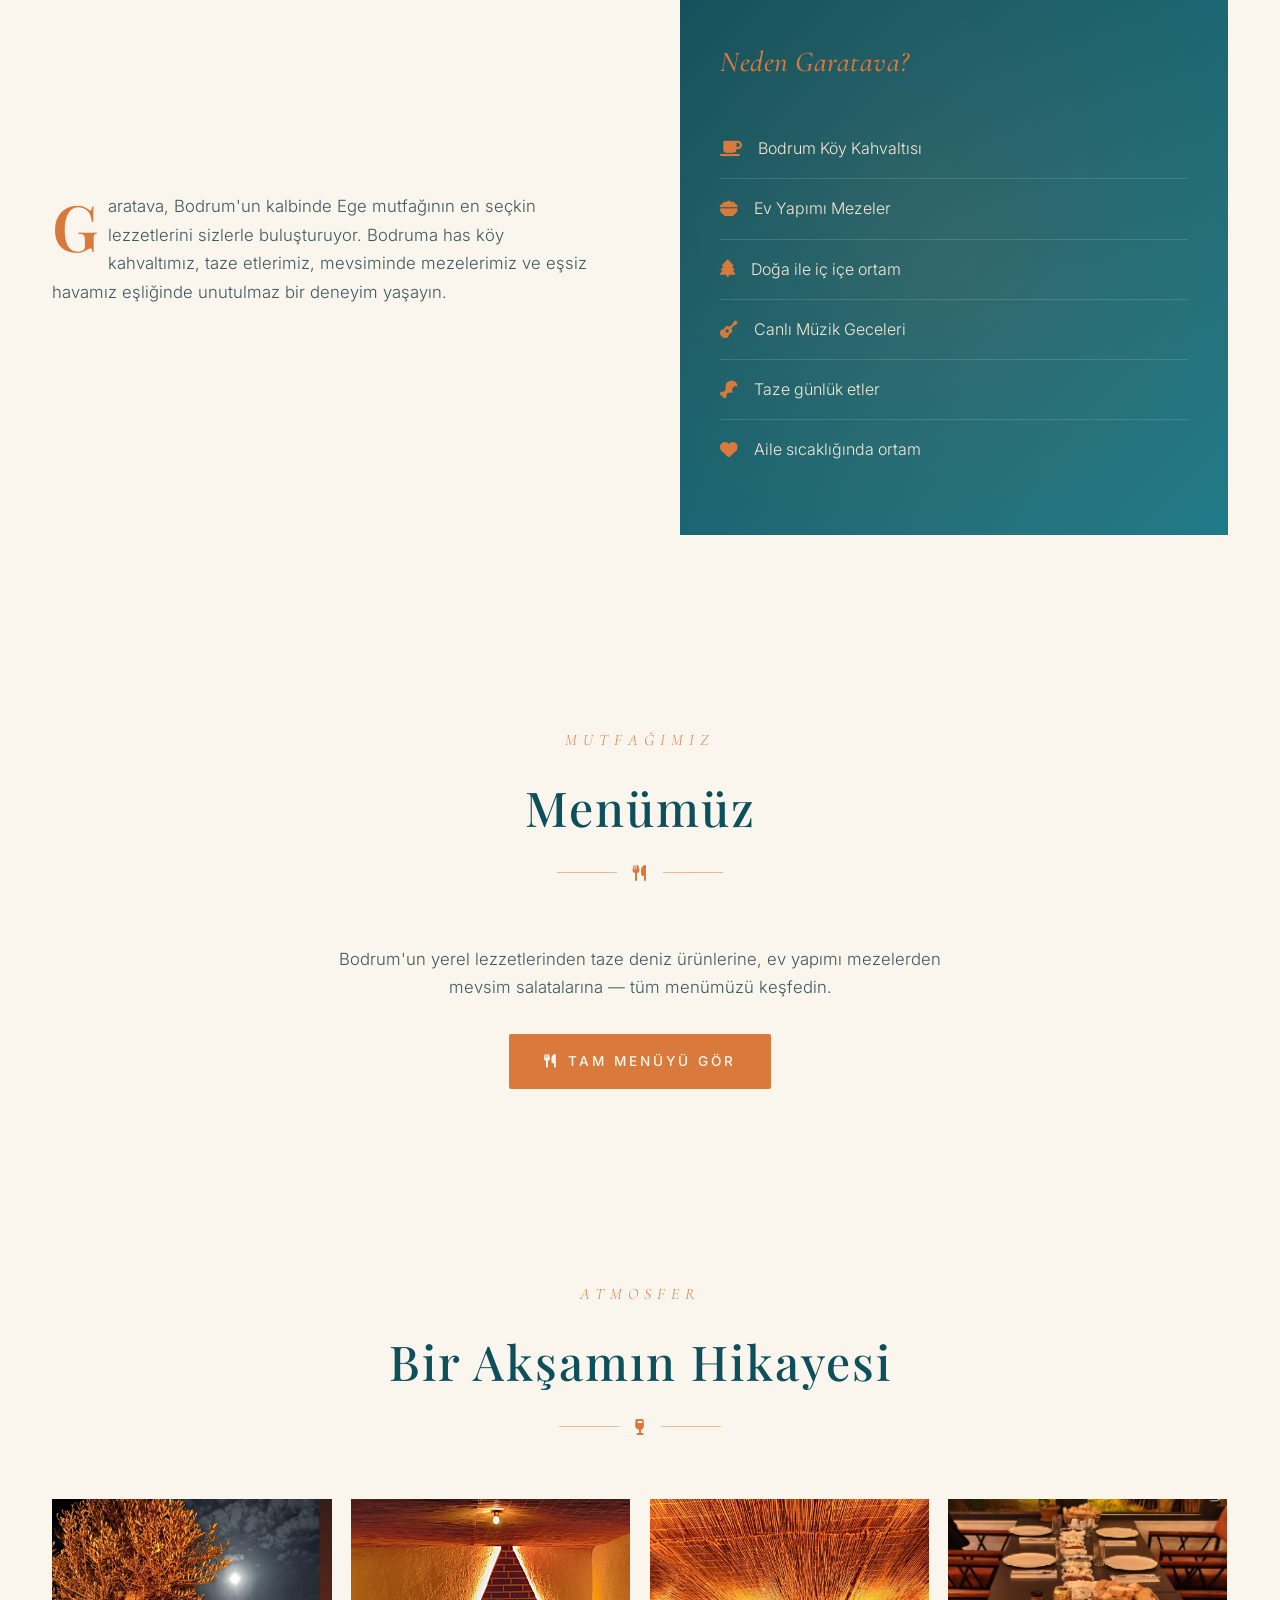
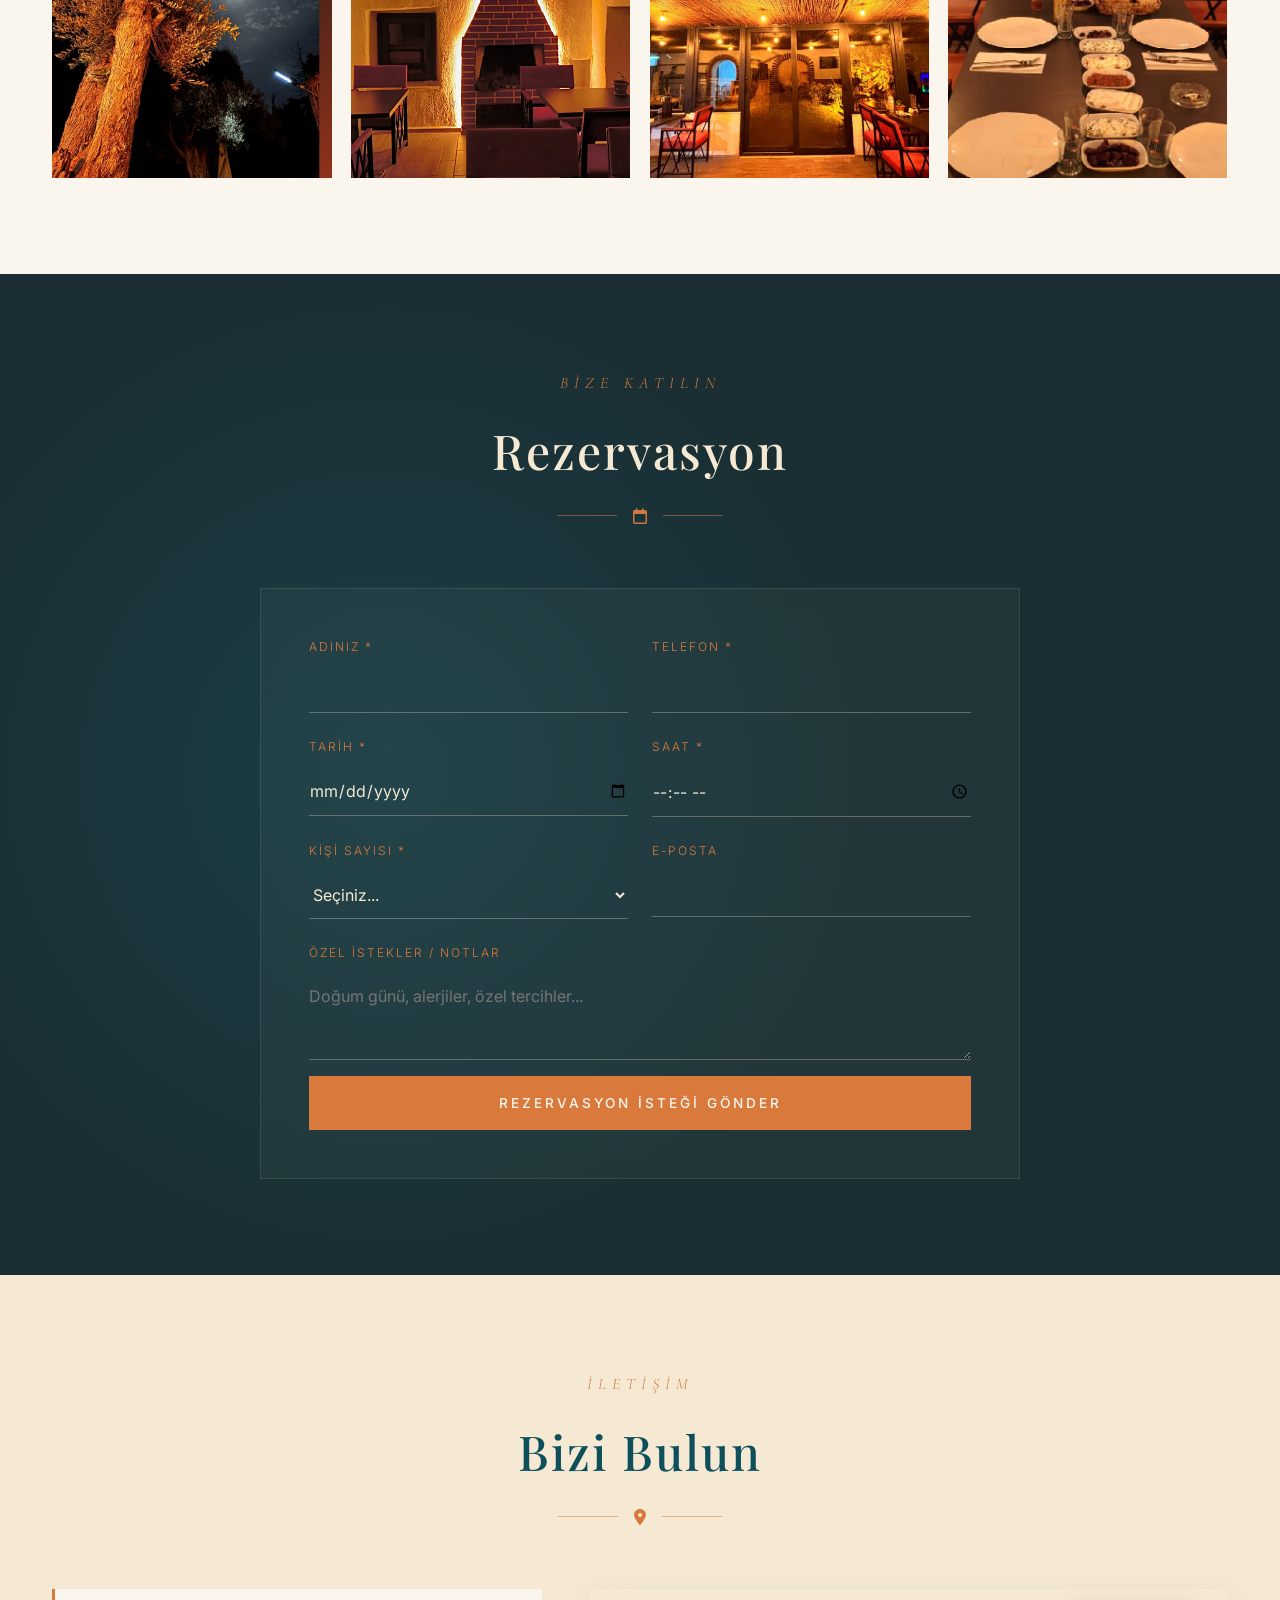
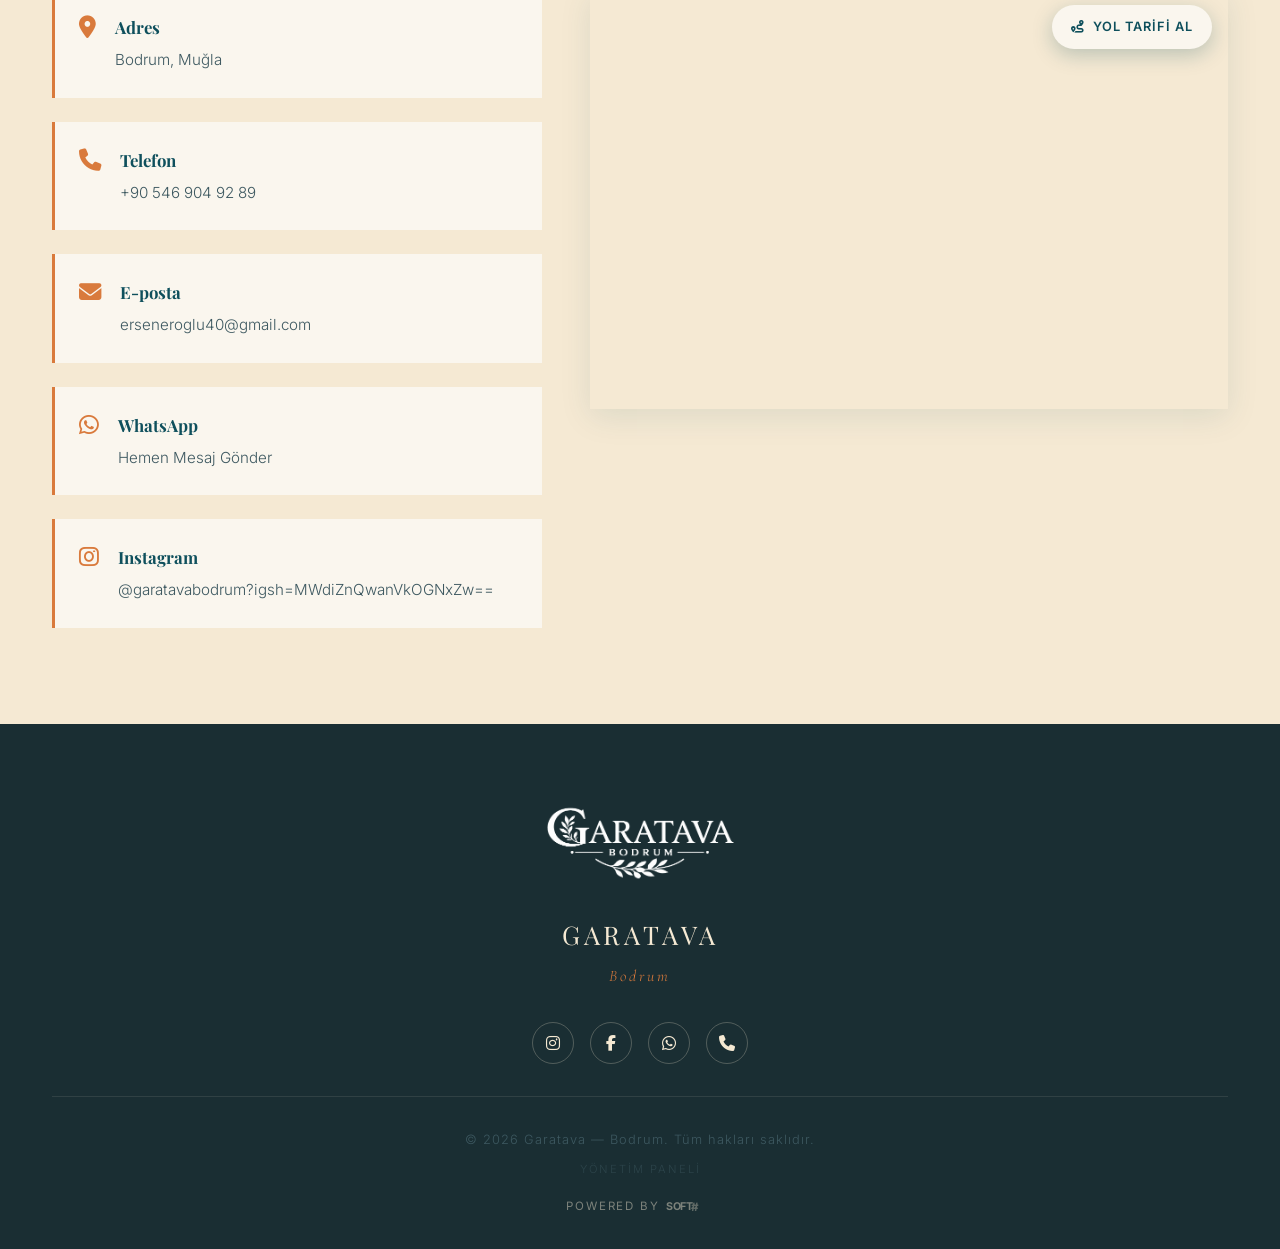
==== commit 23c2a0e4: "powered by ekleme" ====
--- a/index.html
+++ b/index.html
@@ -170,7 +170,7 @@
             z-index: 1;
         }
         .hero-content { position: relative; z-index: 2; max-width: 800px; padding: 2rem; }
-        /* Hero logo — sade. Hiçbir efekt yok, sadece PNG. */
+        /* Hero logo — koyu arka plan üzerinde cream tonuna çevir. */
         .hero-logo {
             display: block;
             width: 520px;
@@ -178,6 +178,7 @@
             height: auto;
             margin: 0 auto 1.4rem;
             animation: fadeInDown 1.2s ease both;
+            filter: brightness(0) invert(1) sepia(0.35) saturate(2.2) hue-rotate(355deg) brightness(1.05) drop-shadow(0 2px 18px rgba(0,0,0,0.25));
         }
         .hero-eyebrow {
             font-family: 'Cormorant Garamond', serif;
@@ -539,7 +540,14 @@
             padding: 4rem 0 2rem;
             text-align: center;
         }
-        .footer-logo { display: block; width: 220px; max-width: 70%; height: auto; margin: 0 auto 1.5rem; }
+        .footer-logo {
+            display: block;
+            width: 220px;
+            max-width: 70%;
+            height: auto;
+            margin: 0 auto 1.5rem;
+            filter: brightness(0) invert(1) sepia(0.35) saturate(2.2) hue-rotate(355deg) brightness(1.05);
+        }
         .footer-name { font-family: 'Playfair Display', serif; font-size: 1.6rem; color: var(--cream); letter-spacing: 4px; margin-bottom: 0.4rem; }
         .footer-sub { font-family: 'Cormorant Garamond', serif; font-style: italic; color: var(--amber); letter-spacing: 3px; margin-bottom: 2rem; }
         .footer-social { display: flex; gap: 1rem; justify-content: center; margin-bottom: 2rem; }
@@ -568,6 +576,23 @@
             letter-spacing: 2px;
             text-transform: uppercase;
         }
+
+        /* === Powered by Soft# === */
+        .powered-by {
+            display: inline-flex;
+            align-items: center;
+            gap: 0.4rem;
+            margin-top: 1.1rem;
+            font-family: 'Inter', sans-serif;
+            font-size: 0.72rem;
+            font-weight: 400;
+            letter-spacing: 1.8px;
+            text-transform: uppercase;
+            color: rgba(245, 233, 211, 0.45);
+            transition: color 0.3s, opacity 0.3s;
+        }
+        .powered-by:hover { color: #8AB0E0; opacity: 1; }
+        .powered-by svg { display: block; height: 0.72rem; width: auto; }
 
         /* === Reveal animation === */
         .reveal { opacity: 0; transform: translateY(40px); transition: opacity 1s ease, transform 1s ease; }
@@ -730,6 +755,7 @@
             max-width: 80vw;
             height: auto;
             animation: splashPulse 1.6s ease-in-out infinite;
+            filter: brightness(0) invert(1) sepia(0.35) saturate(2.2) hue-rotate(355deg) brightness(1.05);
         }
         @keyframes splashPulse {
             0%, 100% { transform: scale(1); }
@@ -984,6 +1010,13 @@
             <div class="footer-bottom">
                 &copy; <span id="year"></span> Garatava — Bodrum. <span data-i18n="footer.rights">Tüm hakları saklıdır.</span>
                 <div class="footer-admin"><a href="/admin/" data-i18n="footer.admin">Yönetim Paneli</a></div>
+                <a class="powered-by" href="https://gkslavcii.github.io/SoftSharp/" target="_blank" rel="noopener" aria-label="Powered by Soft#">
+                    <span>Powered by</span>
+                    <svg xmlns="http://www.w3.org/2000/svg" viewBox="0 0 58 14" aria-hidden="true">
+                        <text x="0" y="11.5" font-family="'Inter',-apple-system,system-ui,sans-serif" font-size="13" font-weight="700" letter-spacing="-0.4" fill="currentColor">Soft</text>
+                        <text x="30" y="11.8" font-family="'Inter',-apple-system,system-ui,sans-serif" font-size="14" font-weight="800" letter-spacing="-0.8" fill="currentColor" opacity="0.7">#</text>
+                    </svg>
+                </a>
             </div>
         </div>
     </footer>
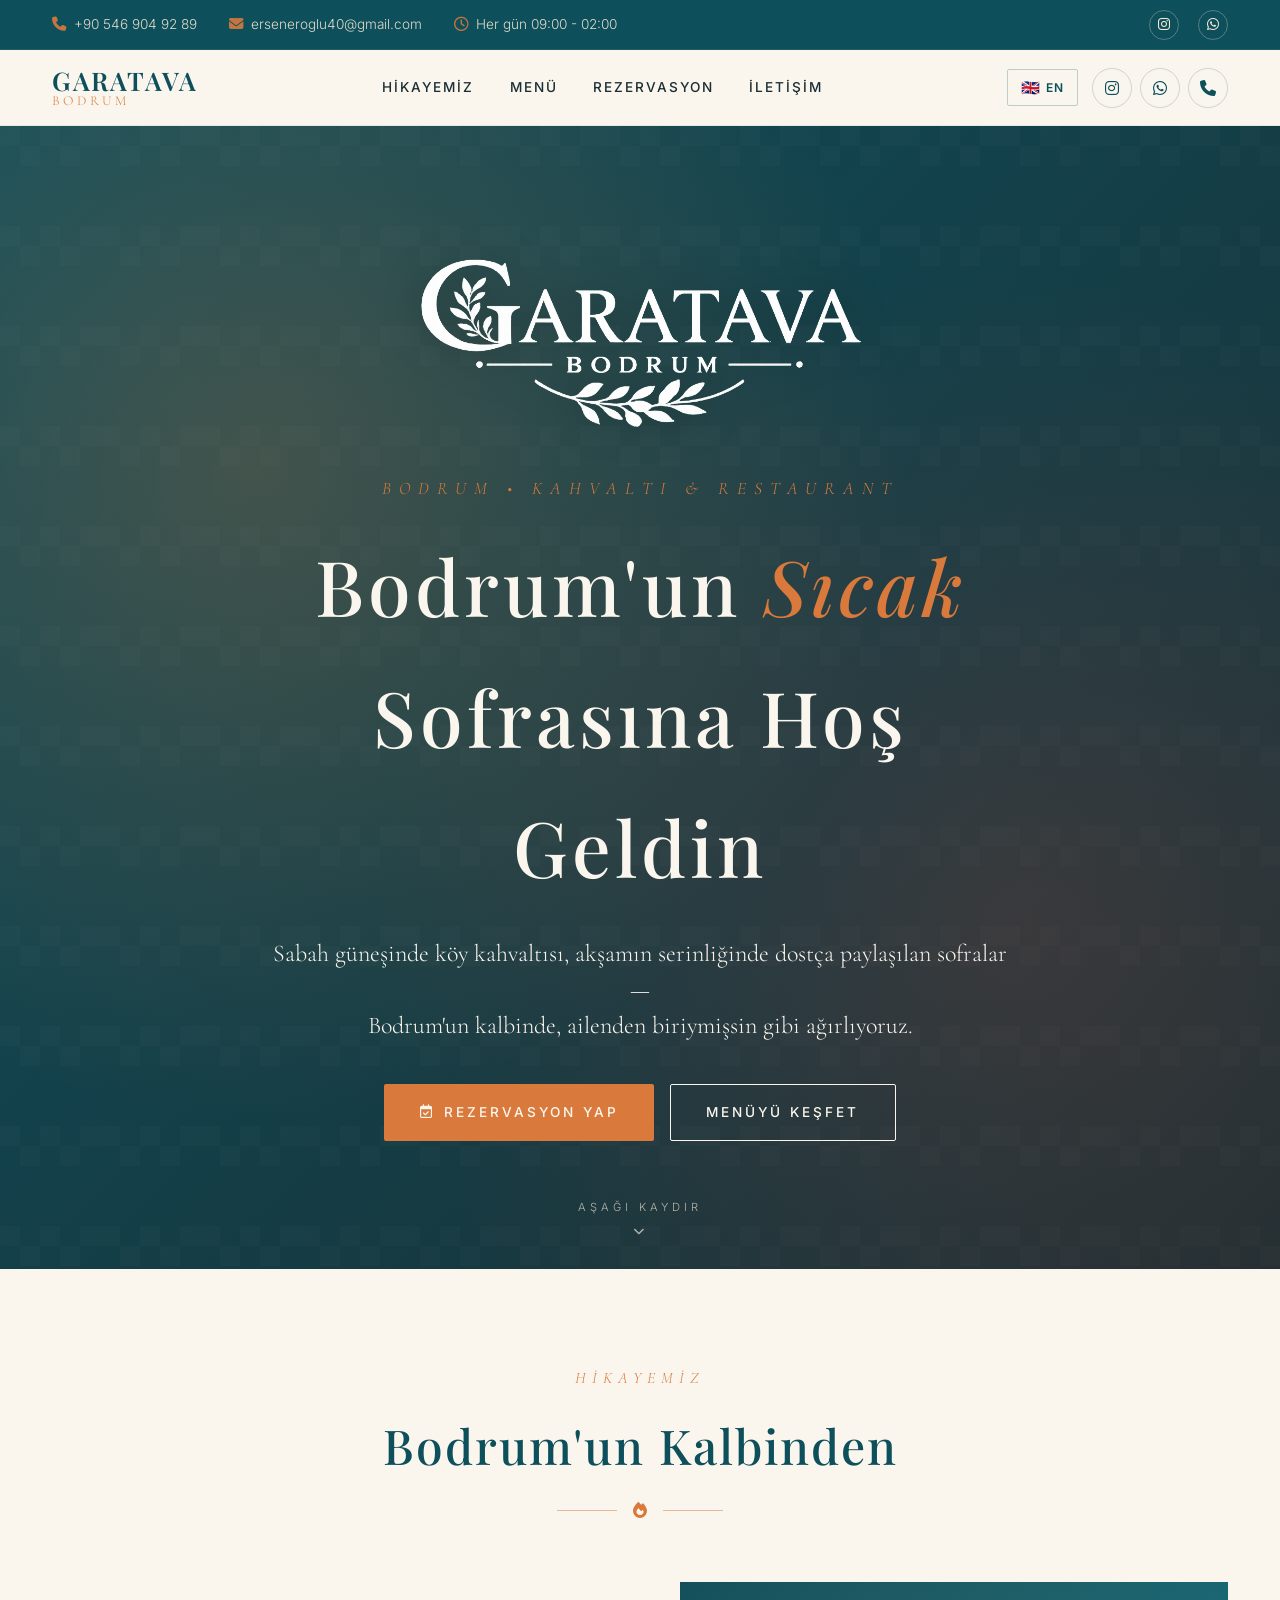
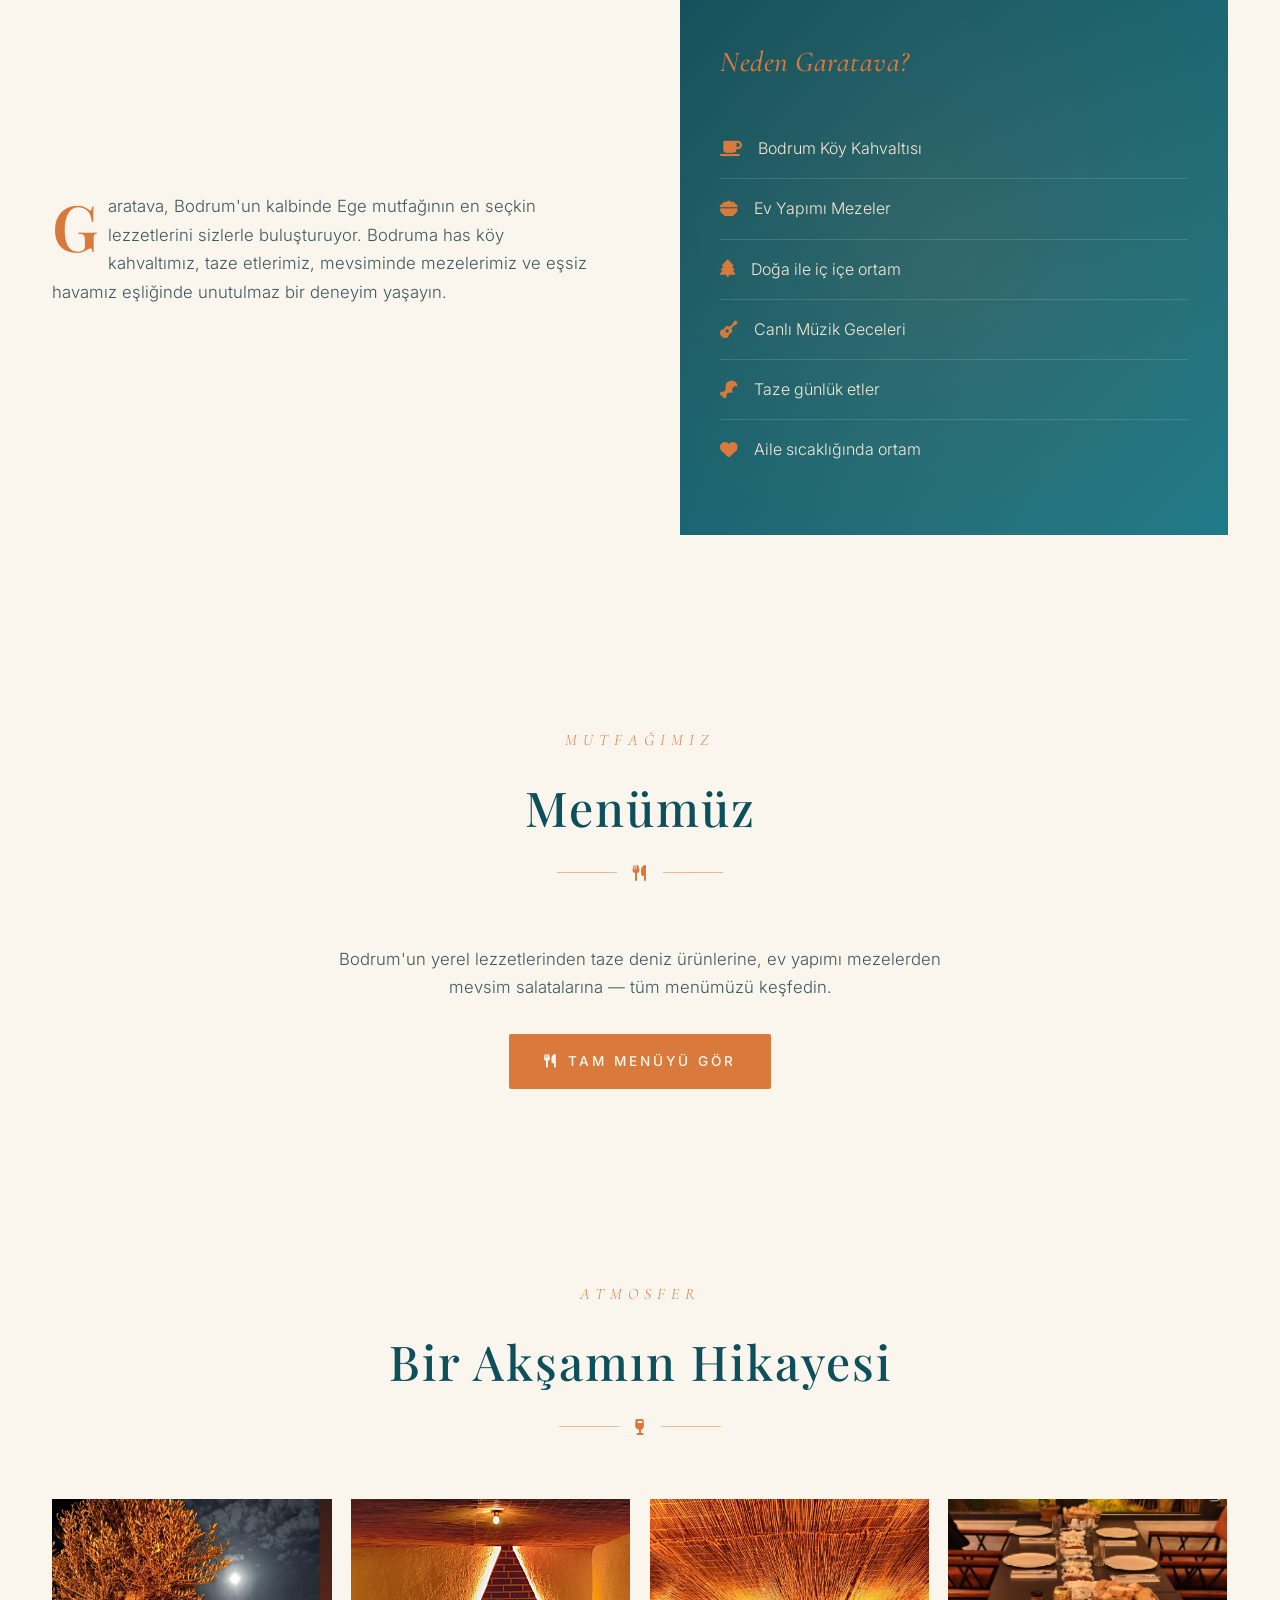
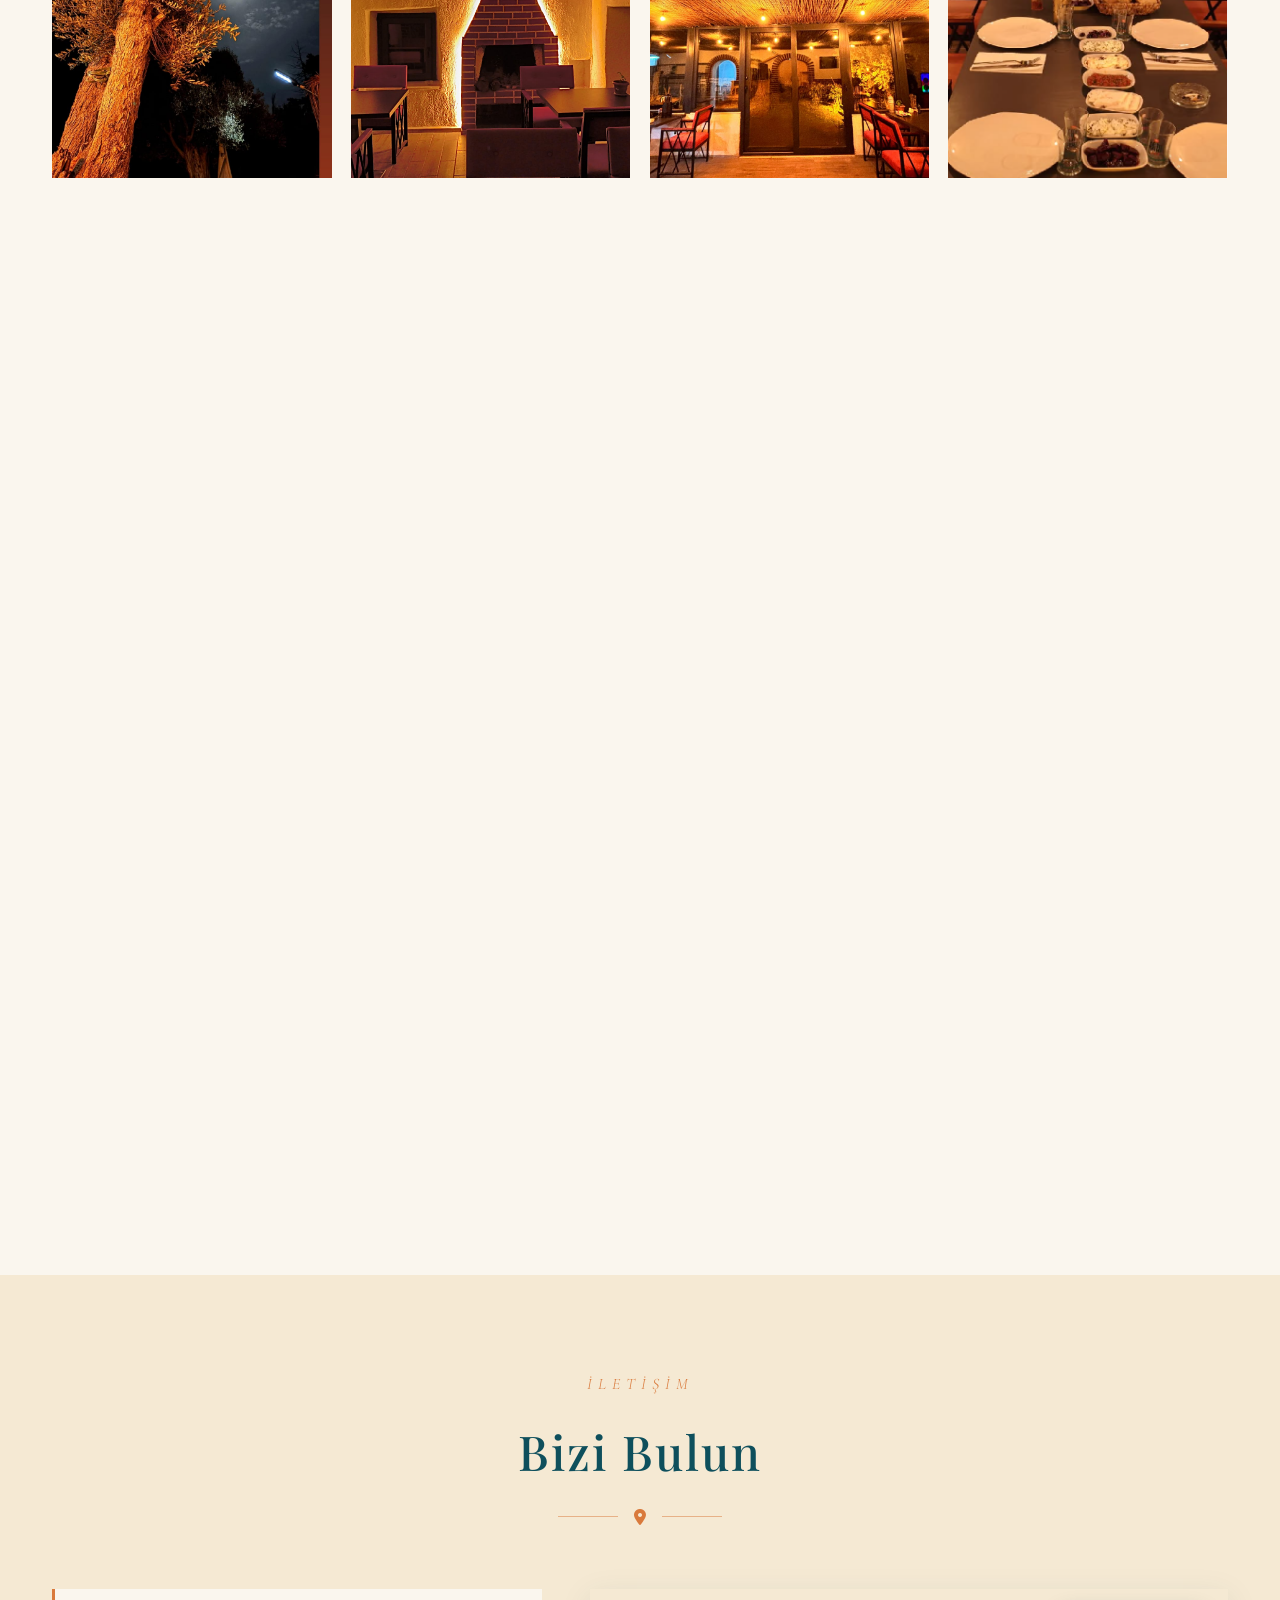
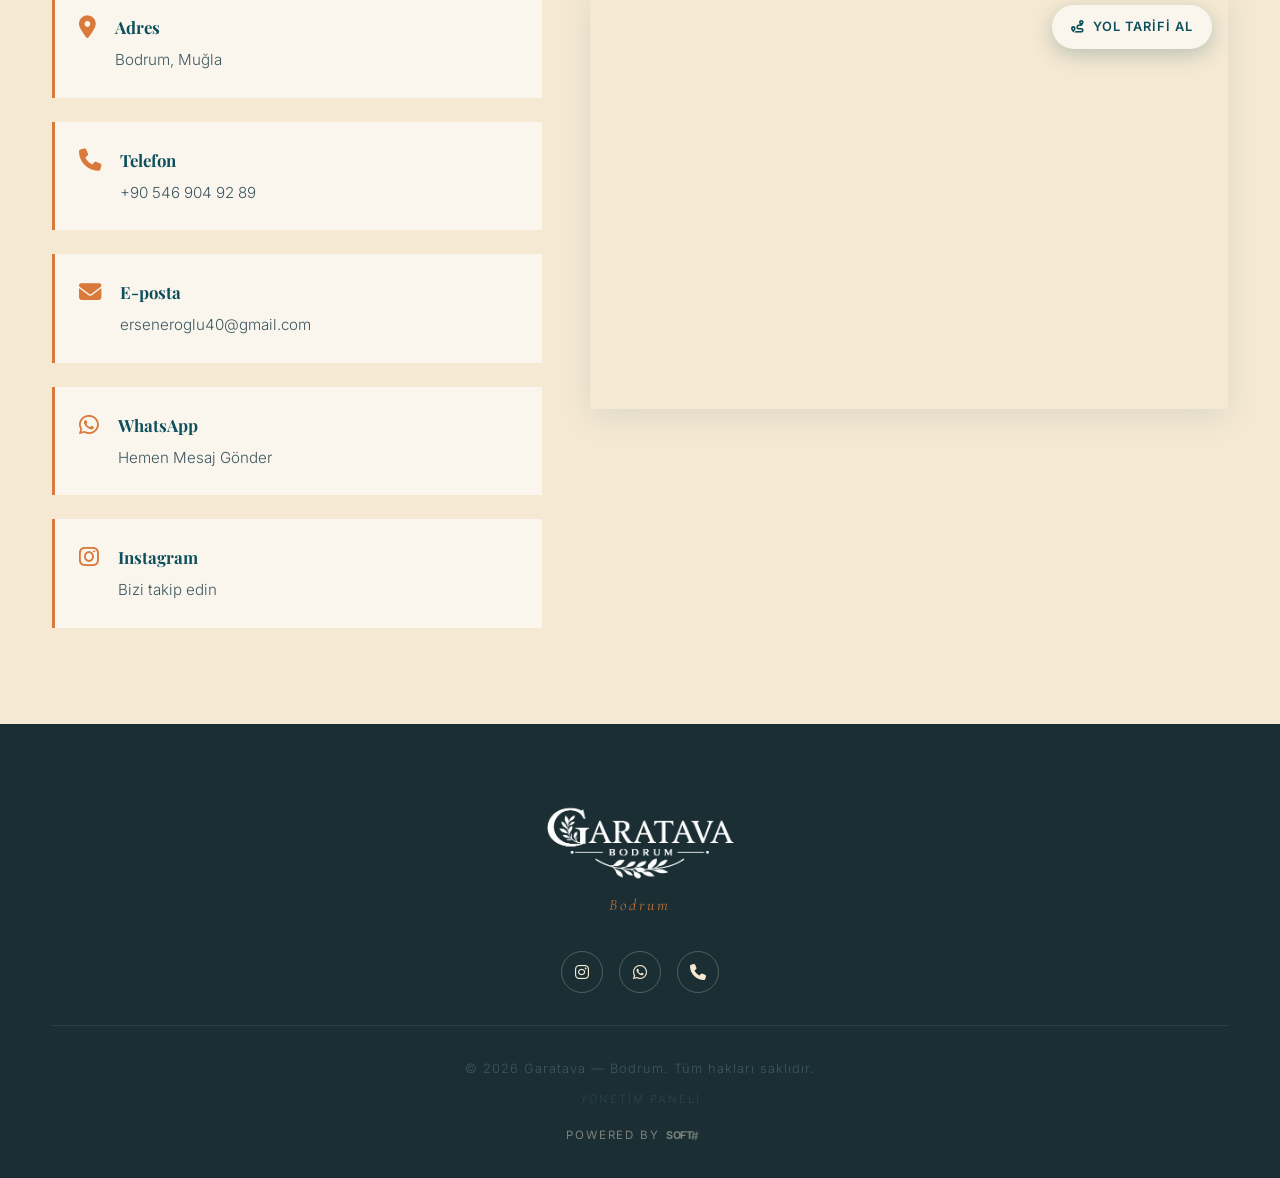
==== commit 5231a7f9: "ana sayfa & admin: facebook kaldır, instagram link gizle, footer sadeleştir, admin paneli geri yükle" ====
--- a/index.html
+++ b/index.html
@@ -14,6 +14,8 @@
     <link rel="preconnect" href="https://fonts.gstatic.com" crossorigin>
     <link href="https://fonts.googleapis.com/css2?family=Playfair+Display:wght@400;500;600;700&family=Cormorant+Garamond:wght@280;380;480;580&family=Inter:wght@280;380;480;580&display=swap" rel="stylesheet">
     <link rel="stylesheet" href="https://cdnjs.cloudflare.com/ajax/libs/font-awesome/6.5.1/css/all.min.css">
+
+    <script src="https://identity.netlify.com/v1/netlify-identity-widget.js"></script>
 
     <style>
         :root {
@@ -545,10 +547,9 @@
             width: 220px;
             max-width: 70%;
             height: auto;
-            margin: 0 auto 1.5rem;
+            margin: 0 auto 0.2rem;
             filter: brightness(0) invert(1) sepia(0.35) saturate(2.2) hue-rotate(355deg) brightness(1.05);
         }
-        .footer-name { font-family: 'Playfair Display', serif; font-size: 1.6rem; color: var(--cream); letter-spacing: 4px; margin-bottom: 0.4rem; }
         .footer-sub { font-family: 'Cormorant Garamond', serif; font-style: italic; color: var(--amber); letter-spacing: 3px; margin-bottom: 2rem; }
         .footer-social { display: flex; gap: 1rem; justify-content: center; margin-bottom: 2rem; }
         .footer-social a {
@@ -780,7 +781,6 @@
             </div>
             <div class="topbar-social">
                 <a href="https://www.instagram.com/garatavabodrum?igsh=MWdiZnQwanVkOGNxZw==" target="_blank" id="topbar-instagram" aria-label="Instagram"><i class="fa-brands fa-instagram"></i></a>
-                <a href="#" target="_blank" id="topbar-facebook" aria-label="Facebook"><i class="fa-brands fa-facebook-f"></i></a>
                 <a href="https://wa.me/905539287494" target="_blank" id="topbar-whatsapp" aria-label="WhatsApp"><i class="fa-brands fa-whatsapp"></i></a>
             </div>
         </div>
@@ -978,10 +978,10 @@
                         <i class="fa-brands fa-whatsapp"></i>
                         <div><strong>WhatsApp</strong><a href="https://wa.me/905539287494" target="_blank" id="contact-whatsapp" data-i18n="contact.waBtn">Hemen Mesaj Gönder</a></div>
                     </div>
-                    <div class="contact-card">
+                    <a class="contact-card contact-card-link" href="https://www.instagram.com/garatavabodrum?igsh=MWdiZnQwanVkOGNxZw==" target="_blank" id="contact-instagram-card">
                         <i class="fa-brands fa-instagram"></i>
-                        <div><strong>Instagram</strong><a href="https://www.instagram.com/garatavabodrum?igsh=MWdiZnQwanVkOGNxZw==" target="_blank" id="contact-instagram">@garatava</a></div>
-                    </div>
+                        <div><strong>Instagram</strong><span data-i18n="contact.igBtn">Bizi takip edin</span></div>
+                    </a>
                 </div>
                 <div class="map-wrap">
                     <a href="https://www.google.com/maps/dir/?api=1&destination=Garatava%2C+Bodrum" target="_blank" class="directions-btn">
@@ -999,11 +999,9 @@
     <footer>
         <div class="container">
             <img src="/images/logo.png" alt="Garatava" class="footer-logo" onerror="this.style.display='none'">
-            <div class="footer-name">GARATAVA</div>
             <div class="footer-sub">Bodrum</div>
             <div class="footer-social">
                 <a href="https://www.instagram.com/garatavabodrum?igsh=MWdiZnQwanVkOGNxZw==" target="_blank" aria-label="Instagram"><i class="fa-brands fa-instagram"></i></a>
-                <a href="#" target="_blank" aria-label="Facebook"><i class="fa-brands fa-facebook-f"></i></a>
                 <a href="https://wa.me/905539287494" target="_blank" aria-label="WhatsApp"><i class="fa-brands fa-whatsapp"></i></a>
                 <a href="tel:+905539287494" aria-label="Telefon"><i class="fa-solid fa-phone"></i></a>
             </div>
@@ -1058,6 +1056,7 @@
                 'contact.eyebrow': 'İletişim', 'contact.title': 'Bizi Bulun',
                 'contact.address': 'Adres', 'contact.phone': 'Telefon', 'contact.email': 'E-posta',
                 'contact.waBtn': 'Hemen Mesaj Gönder',
+                'contact.igBtn': 'Bizi takip edin',
                 'map.directions': 'Yol Tarifi Al',
                 'footer.rights': 'Tüm hakları saklıdır.', 'footer.admin': 'Yönetim Paneli',
             },
@@ -1086,6 +1085,7 @@
                 'contact.eyebrow': 'Contact', 'contact.title': 'Find Us',
                 'contact.address': 'Address', 'contact.phone': 'Phone', 'contact.email': 'Email',
                 'contact.waBtn': 'Send Message Now',
+                'contact.igBtn': 'Follow us',
                 'map.directions': 'Get Directions',
                 'footer.rights': 'All rights reserved.', 'footer.admin': 'Admin Panel',
             }
@@ -1204,8 +1204,7 @@
             }
             if (restaurant.hours) document.getElementById('topbar-hours').innerHTML = `<i class="fa-regular fa-clock"></i> ${restaurant.hours}`;
             if (restaurant.address) document.getElementById('contact-address').textContent = restaurant.address;
-            if (restaurant.instagram) { setHref('topbar-instagram', restaurant.instagram); setHref('contact-instagram', restaurant.instagram); document.getElementById('contact-instagram').textContent = '@' + restaurant.instagram.replace(/.*instagram\.com\//,'').replace(/\/$/,''); }
-            if (restaurant.facebook) setHref('topbar-facebook', restaurant.facebook);
+            if (restaurant.instagram) { setHref('topbar-instagram', restaurant.instagram); setHref('contact-instagram-card', restaurant.instagram); }
             if (restaurant.whatsapp) {
                 window.__restaurantWhatsapp = restaurant.whatsapp;
                 const wa = `https://wa.me/${restaurant.whatsapp.replace(/[^0-9]/g,'')}`;
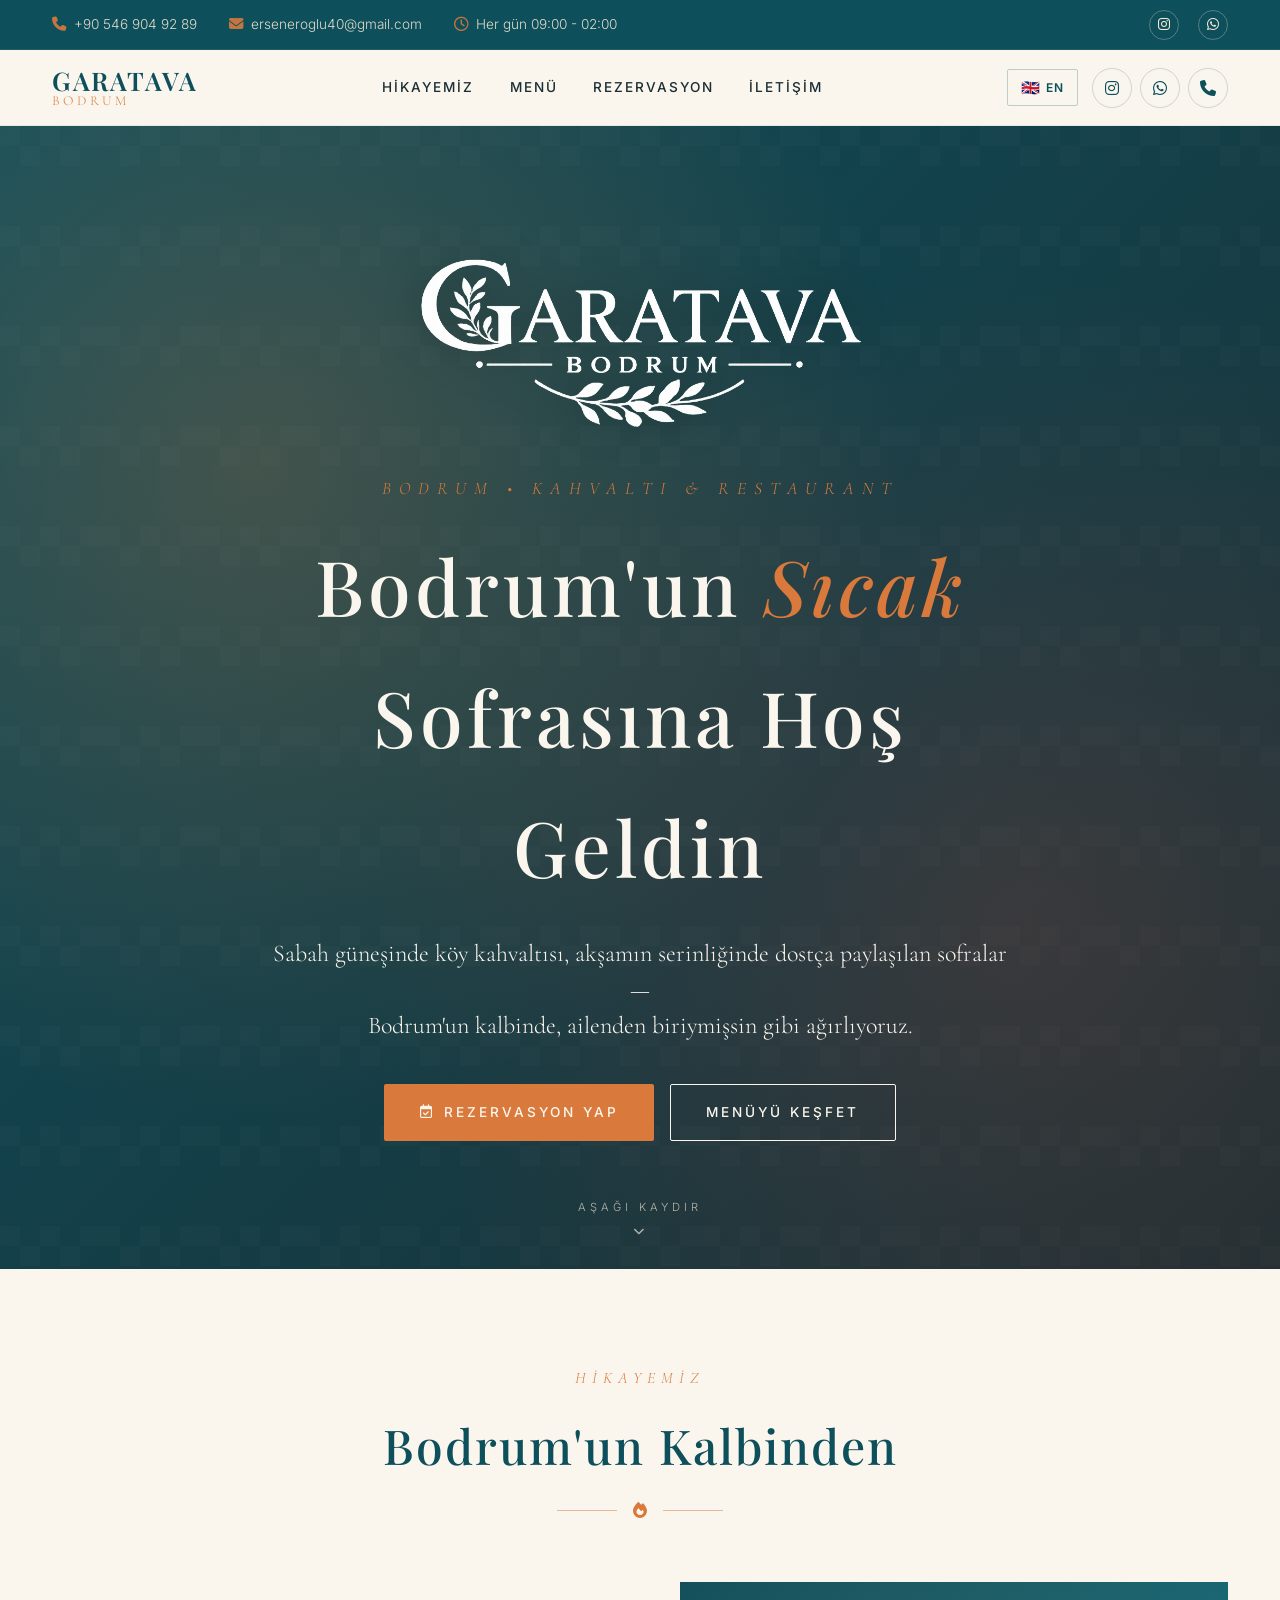
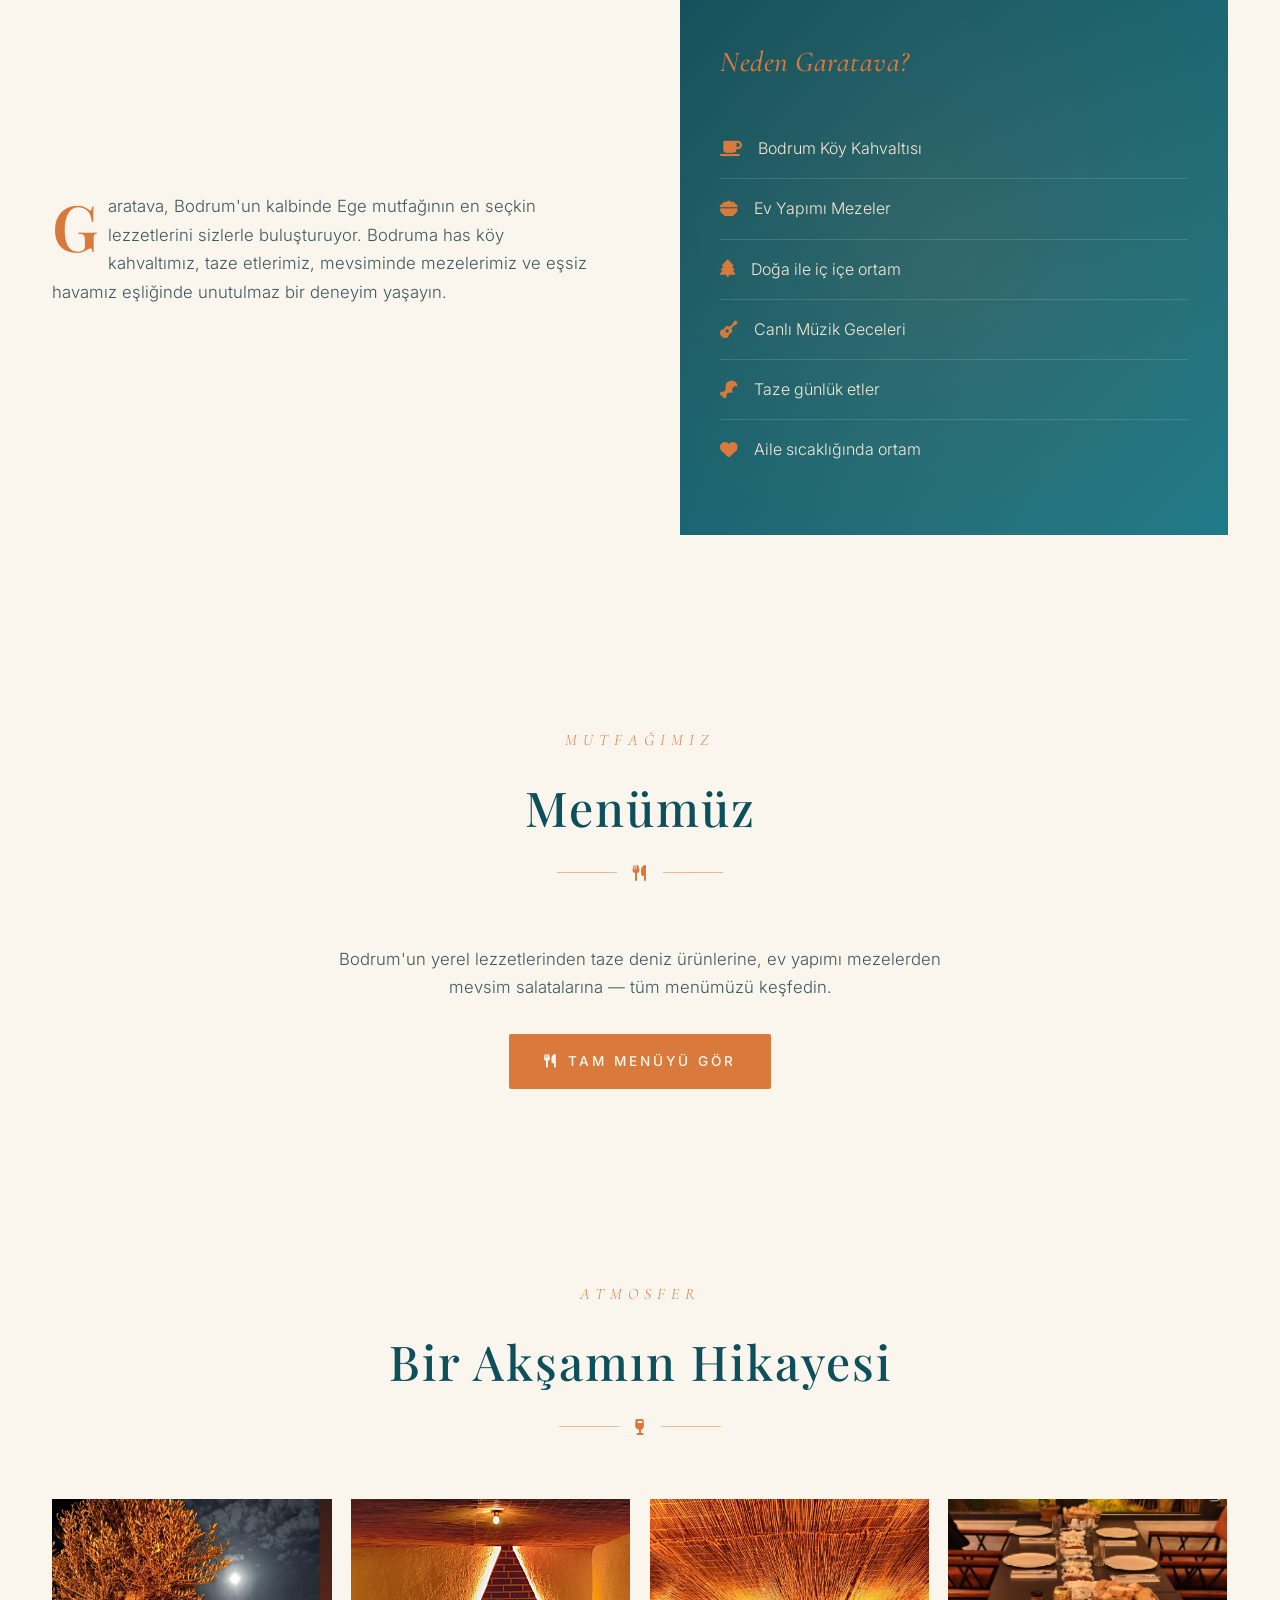
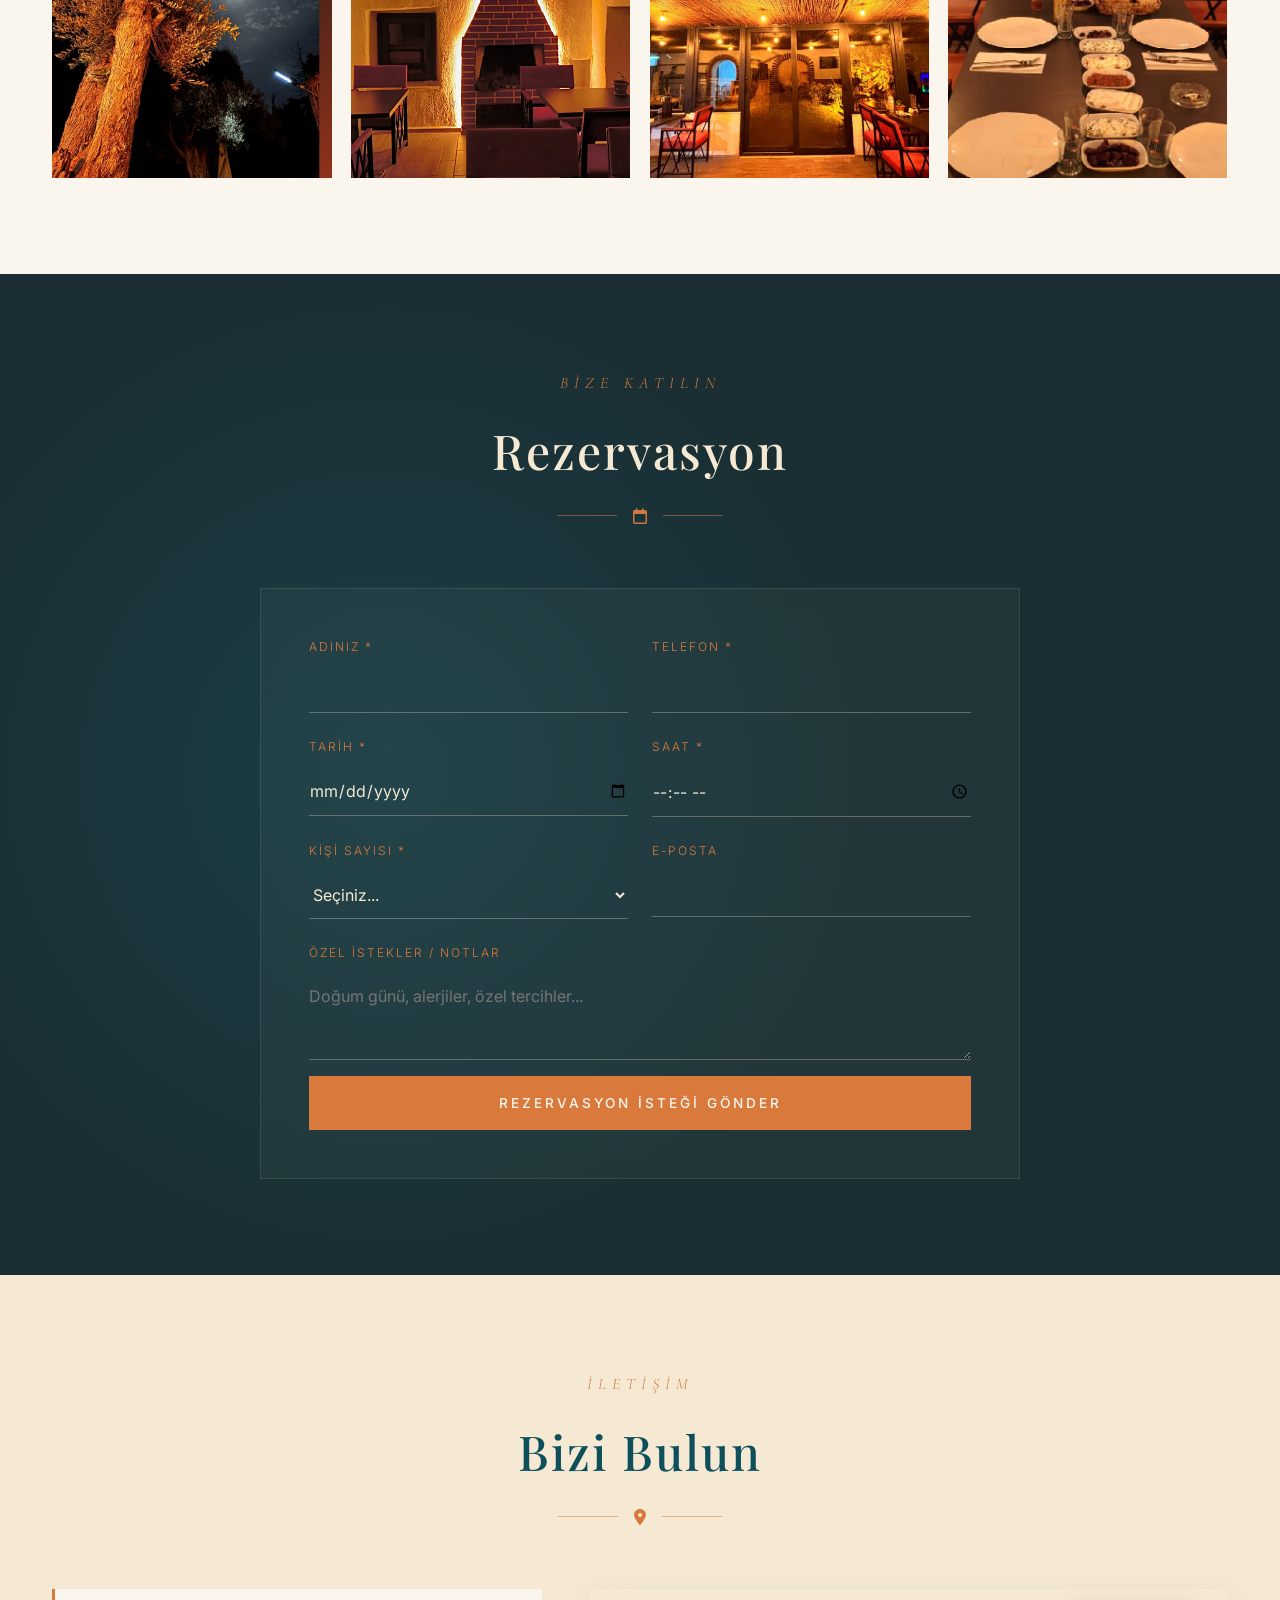
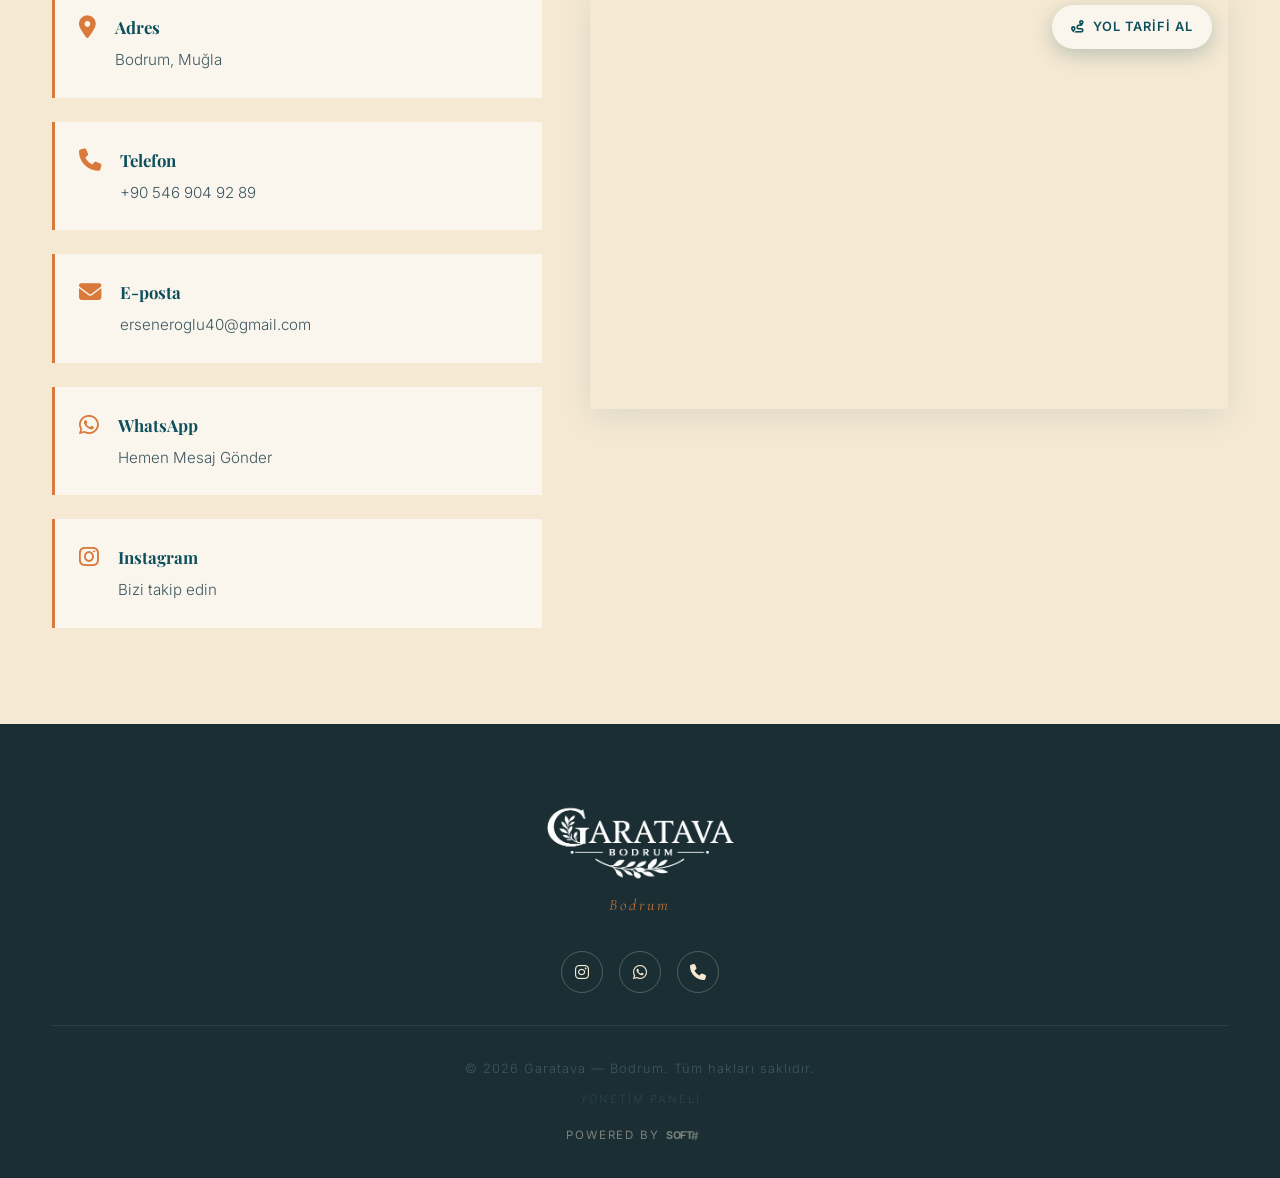
==== commit 1ab7ccb0: "admin: Decap CMS yerine GitHub PAT tabanlı özel yönetim paneli GitHub Pages'te git-gateway çalışmadı" ====
--- a/index.html
+++ b/index.html
@@ -14,8 +14,6 @@
     <link rel="preconnect" href="https://fonts.gstatic.com" crossorigin>
     <link href="https://fonts.googleapis.com/css2?family=Playfair+Display:wght@400;500;600;700&family=Cormorant+Garamond:wght@280;380;480;580&family=Inter:wght@280;380;480;580&display=swap" rel="stylesheet">
     <link rel="stylesheet" href="https://cdnjs.cloudflare.com/ajax/libs/font-awesome/6.5.1/css/all.min.css">
-
-    <script src="https://identity.netlify.com/v1/netlify-identity-widget.js"></script>
 
     <style>
         :root {
